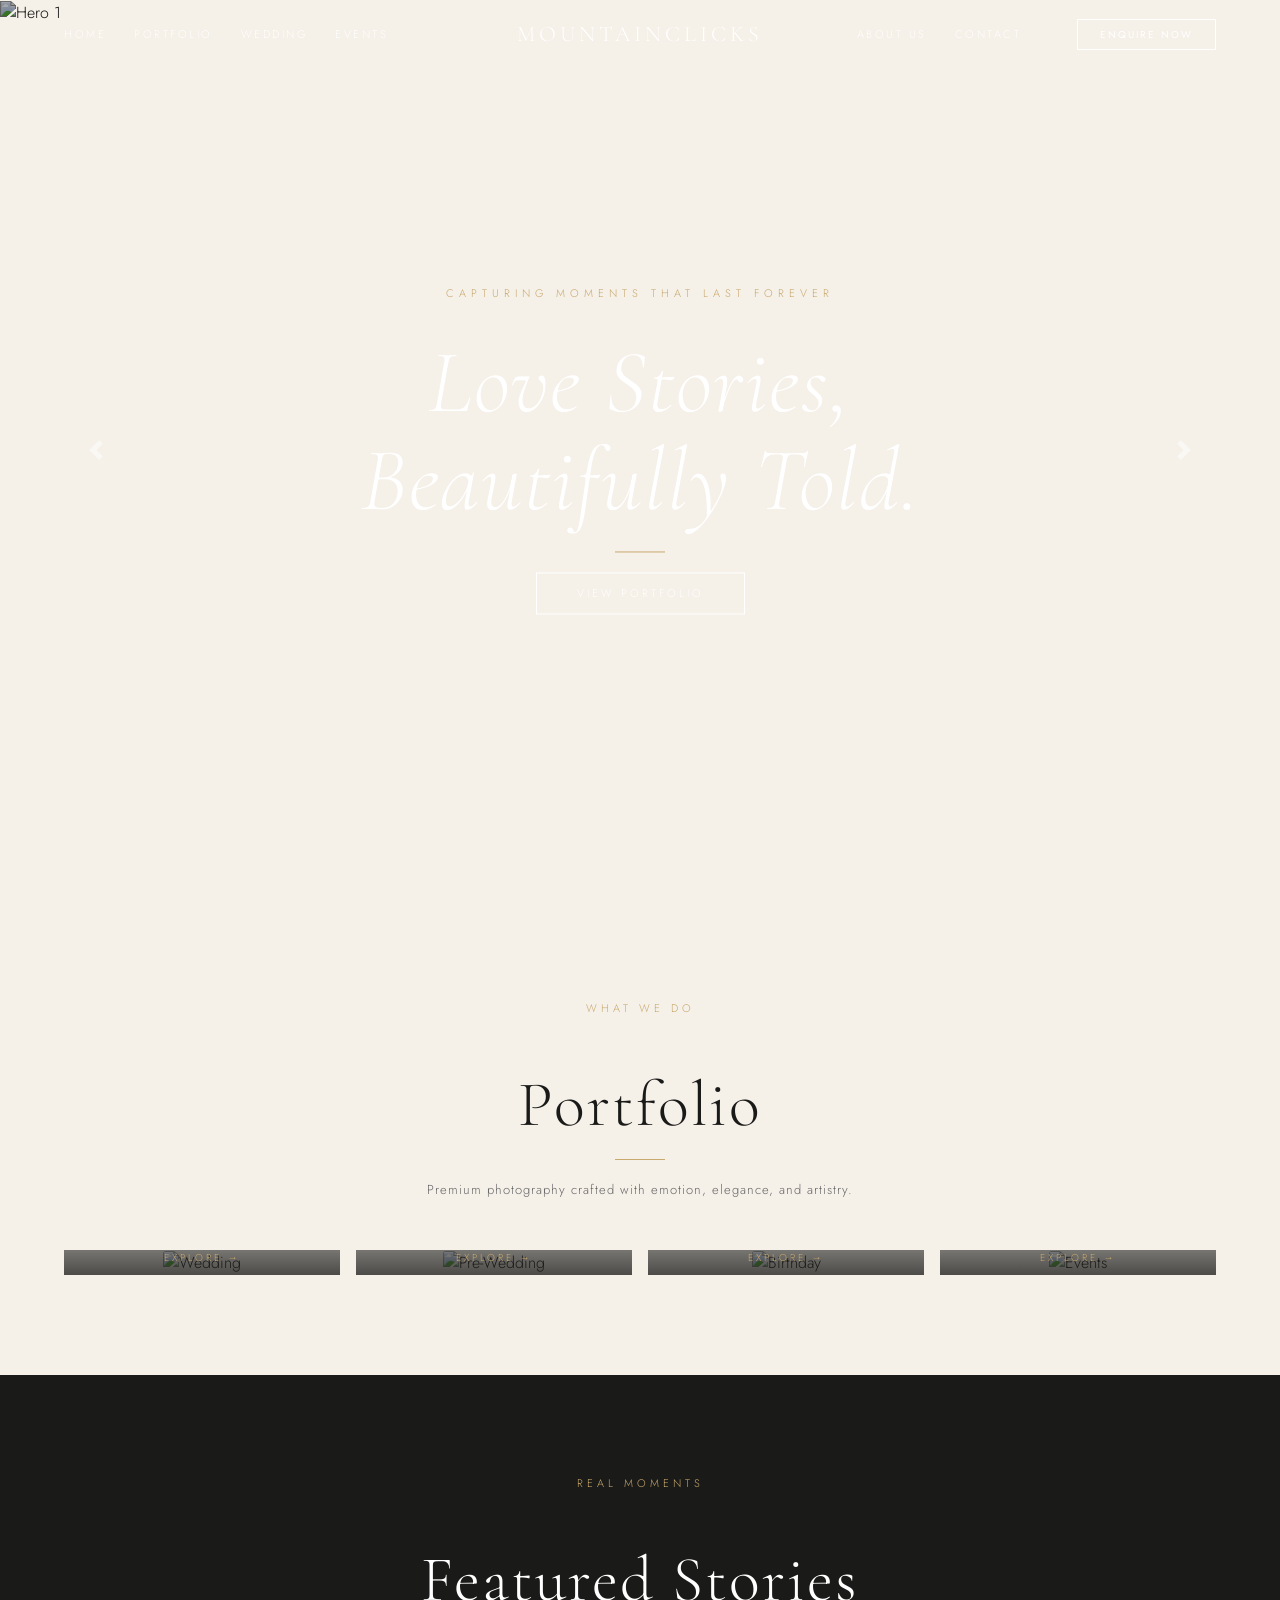
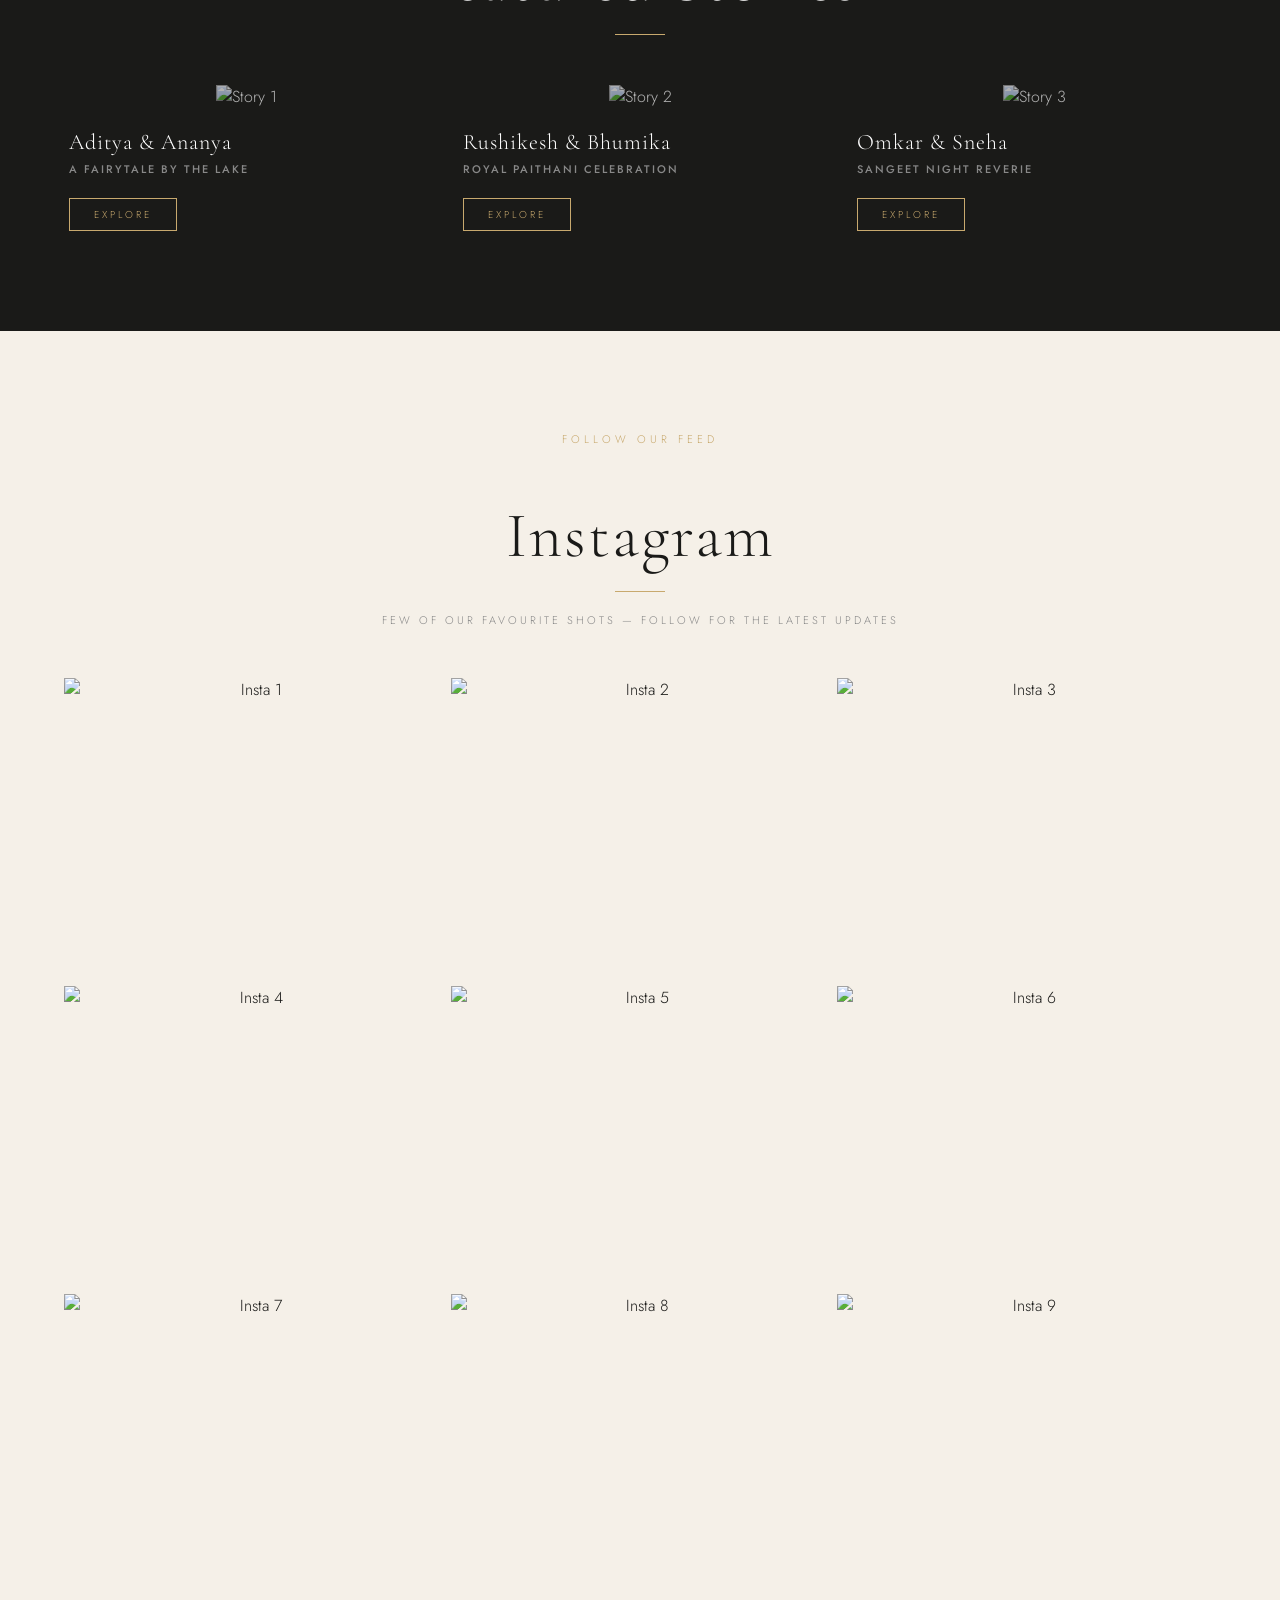
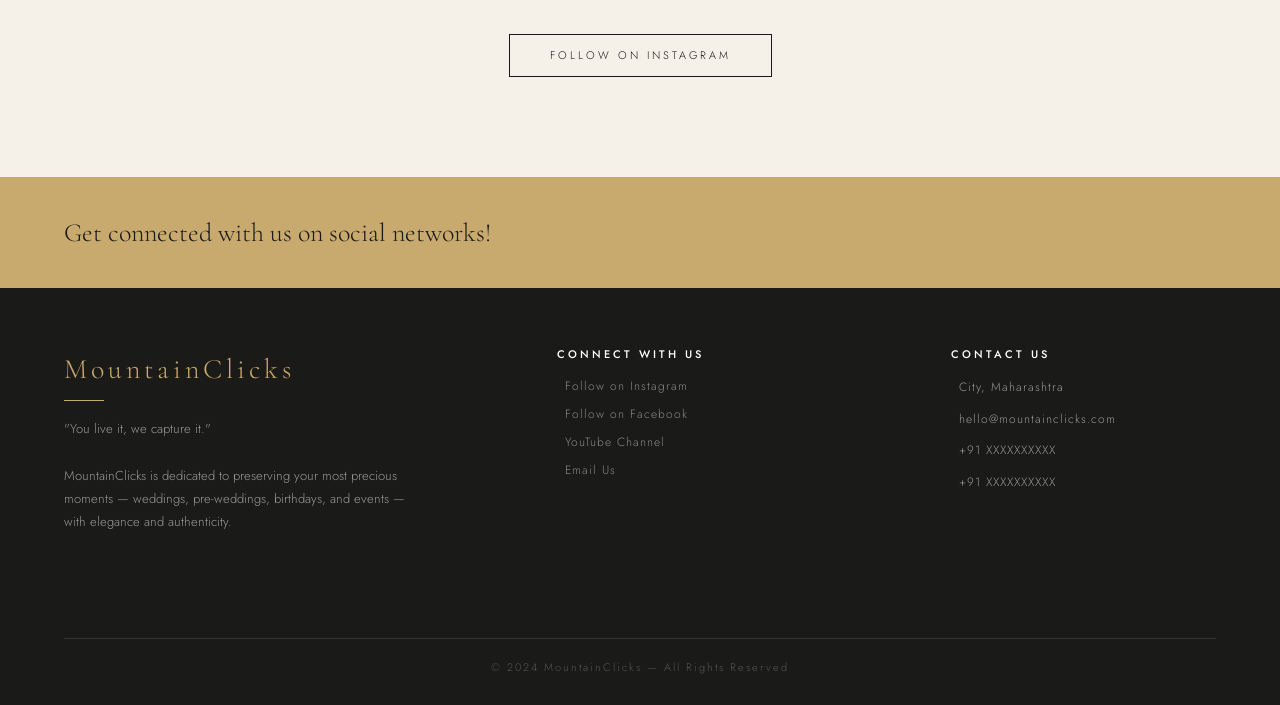
==== index.html @ c8587e2f "Initial commit - MountainClicks website" ====
<!DOCTYPE html>
<html lang="en">

<head>
    <meta charset="UTF-8">
    <meta http-equiv="X-UA-Compatible" content="IE=edge">
    <meta name="viewport" content="width=device-width, initial-scale=1.0">
    <title>MountainClicks Photography</title>
    <link rel="stylesheet" href="https://maxcdn.bootstrapcdn.com/bootstrap/4.0.0/css/bootstrap.min.css"
        integrity="sha384-Gn5384xqQ1aoWXA+058RXPxPg6fy4IWvTNh0E263XmFcJlSAwiGgFAW/dAiS6JXm" crossorigin="anonymous">
    <script src="https://use.fontawesome.com/db006bf474.js"></script>
    <link
        href="https://fonts.googleapis.com/css2?family=Cormorant+Garamond:ital,wght@0,300;0,400;1,300&family=Jost:wght@200;300;400&display=swap"
        rel="stylesheet">
    <style>
        :root {
            --dark: #1a1a18;
            --gold: #c8a96e;
            --light: #f5f0e8;
            --mid: #3d3d38;
        }

        * {
            margin: 0;
            padding: 0;
            box-sizing: border-box;
        }

        body {
            font-family: 'Jost', sans-serif;
            font-weight: 300;
            color: var(--dark);
            background: var(--light);
        }

        /* ---- SCROLLBAR ---- */
        ::-webkit-scrollbar {
            width: 6px;
        }

        ::-webkit-scrollbar-track {
            background: transparent;
        }

        ::-webkit-scrollbar-thumb {
            background: var(--gold);
        }

        /* ---- SIDENAV ---- */
        .sidenav {
            height: 100vh;
            width: 0;
            position: fixed;
            z-index: 9999;
            top: 0;
            left: 0;
            background: var(--dark);
            overflow-x: hidden;
            transition: 0.5s;
            padding-top: 80px;
            font-family: 'Jost', sans-serif;
            letter-spacing: 3px;
        }

        .sidenav a {
            padding: 12px 32px;
            text-decoration: none;
            color: #ccc;
            display: block;
            font-size: 13px;
            text-transform: uppercase;
            transition: 0.3s;
        }

        .sidenav a:hover {
            color: var(--gold);
        }

        .sidenav .closebtn {
            position: absolute;
            top: 15px;
            right: 25px;
            font-size: 32px;
            color: #ccc;
        }

        .sidenav .closebtn:hover {
            color: var(--gold);
        }

        /* ---- DESKTOP NAV ---- */
        #nav {
            position: fixed;
            top: 0;
            left: 0;
            right: 0;
            z-index: 999;
            padding: 18px 5%;
            display: flex;
            align-items: center;
            transition: 0.5s all;
        }

        .nav-left,
        .nav-right {
            display: flex;
            align-items: center;
            gap: 28px;
            flex: 1;
        }

        .nav-right {
            justify-content: flex-end;
        }

        .nav-center {
            text-align: center;
        }

        #nav a {
            font-size: 11px;
            letter-spacing: 2.5px;
            text-transform: uppercase;
            text-decoration: none;
            transition: 0.3s;
        }

        .classinitial {
            background: transparent;
        }

        .classinitial a {
            color: #fff;
        }

        .classinitial .brand-name {
            color: #fff;
        }

        .classfinal {
            background: var(--dark);
        }

        .classfinal a {
            color: #ccc;
        }

        .classfinal a:hover {
            color: var(--gold);
        }

        .classfinal .brand-name {
            color: var(--gold);
        }

        .classinitial a:hover {
            color: var(--gold);
        }

        .brand-name {
            font-family: 'Cormorant Garamond', serif;
            font-size: 22px;
            font-weight: 300;
            letter-spacing: 4px;
            text-transform: uppercase;
            white-space: nowrap;
        }

        .btn-enquire {
            border: 1px solid currentColor;
            padding: 7px 22px;
            font-size: 10px;
            letter-spacing: 2px;
            text-transform: uppercase;
            background: transparent;
            cursor: pointer;
            transition: 0.3s;
            font-family: 'Jost', sans-serif;
        }

        .classinitial .btn-enquire {
            color: #fff;
            border-color: #fff;
        }

        .classinitial .btn-enquire:hover {
            background: #fff;
            color: var(--dark);
        }

        .classfinal .btn-enquire {
            color: var(--gold);
            border-color: var(--gold);
        }

        .classfinal .btn-enquire:hover {
            background: var(--gold);
            color: var(--dark);
        }

        /* ---- MOBILE NAV ---- */
        #navMob {
            display: none;
            position: fixed;
            top: 0;
            left: 0;
            right: 0;
            z-index: 999;
            background: var(--dark);
            padding: 14px 5%;
            align-items: center;
        }

        #navMob a {
            color: #ccc;
            text-decoration: none;
        }

        #navMob .brand-name {
            color: var(--gold);
            font-size: 18px;
        }

        /* ---- HERO CAROUSEL ---- */
        .hero-carousel {
            position: relative;
            height: 100vh;
            overflow: hidden;
        }

        .hero-carousel .carousel,
        .hero-carousel .carousel-inner,
        .hero-carousel .carousel-item {
            height: 100%;
        }

        .hero-carousel .carousel-item img {
            width: 100%;
            height: 100vh;
            object-fit: cover;
            filter: brightness(0.65);
        }

        .hero-overlay {
            position: absolute;
            top: 50%;
            left: 50%;
            transform: translate(-50%, -50%);
            text-align: center;
            z-index: 10;
            color: #fff;
            width: 90%;
        }

        .hero-overlay .tagline {
            font-family: 'Cormorant Garamond', serif;
            font-size: clamp(42px, 7vw, 90px);
            font-weight: 300;
            font-style: italic;
            letter-spacing: 2px;
            line-height: 1.1;
            margin-bottom: 16px;
        }

        .hero-overlay .sub {
            font-size: 11px;
            letter-spacing: 5px;
            text-transform: uppercase;
            color: var(--gold);
            margin-bottom: 32px;
        }

        .hero-overlay .hero-btn {
            display: inline-block;
            border: 1px solid #fff;
            color: #fff;
            padding: 12px 40px;
            font-size: 11px;
            letter-spacing: 3px;
            text-transform: uppercase;
            text-decoration: none;
            transition: 0.3s;
        }

        .hero-overlay .hero-btn:hover {
            background: #fff;
            color: var(--dark);
        }

        /* placeholder images */
        .placeholder-img {
            background: linear-gradient(135deg, #c8a96e22, #1a1a1844);
            border: 1px dashed #c8a96e55;
            display: flex;
            align-items: center;
            justify-content: center;
            color: var(--gold);
            font-size: 12px;
            letter-spacing: 2px;
            text-transform: uppercase;
        }

        .hero-placeholder {
            width: 100%;
            height: 100vh;
        }

        /* ---- SECTION HEADINGS ---- */
        .section-title {
            font-family: 'Cormorant Garamond', serif;
            font-size: clamp(36px, 5vw, 64px);
            font-weight: 300;
            letter-spacing: 2px;
            margin-bottom: 8px;
        }

        .section-sub {
            font-size: 11px;
            letter-spacing: 4px;
            text-transform: uppercase;
            color: var(--gold);
            margin-bottom: 50px;
        }

        .gold-line {
            width: 50px;
            height: 1px;
            background: var(--gold);
            margin: 16px auto 20px;
        }

        /* ---- PORTFOLIO SECTION ---- */
        .portfolio-section {
            padding: 100px 5%;
            text-align: center;
            background: var(--light);
        }

        .portfolio-grid {
            display: grid;
            grid-template-columns: repeat(4, 1fr);
            gap: 16px;
            margin-top: 50px;
        }

        .portfolio-card {
            position: relative;
            overflow: hidden;
            cursor: pointer;
        }

        .portfolio-card .card-img {
            width: 100%;
            height: 380px;
            object-fit: cover;
            transition: 0.6s;
        }

        .portfolio-card .ph {
            width: 100%;
            height: 380px;
        }

        .portfolio-card:hover .card-img {
            transform: scale(1.05);
        }

        .portfolio-card .card-overlay {
            position: absolute;
            bottom: 0;
            left: 0;
            right: 0;
            background: linear-gradient(transparent, rgba(26, 26, 24, 0.85));
            padding: 30px 20px 20px;
            transform: translateY(10px);
            transition: 0.3s;
        }

        .portfolio-card:hover .card-overlay {
            transform: translateY(0);
        }

        .portfolio-card .card-title {
            color: #fff;
            font-family: 'Cormorant Garamond', serif;
            font-size: 20px;
            font-weight: 300;
            letter-spacing: 2px;
        }

        .portfolio-card .card-explore {
            color: var(--gold);
            font-size: 10px;
            letter-spacing: 3px;
            text-transform: uppercase;
        }

        /* ---- FEATURED STORIES ---- */
        .stories-section {
            padding: 100px 5%;
            background: var(--dark);
            color: #fff;
            text-align: center;
        }

        .stories-section .section-title {
            color: #fff;
        }

        .stories-section .section-sub {
            color: var(--gold);
        }

        .story-card {
            position: relative;
            overflow: hidden;
            margin-bottom: 20px;
        }

        .story-card .story-img {
            width: 100%;
            height: 450px;
            object-fit: cover;
            filter: brightness(0.7);
            transition: 0.6s;
        }

        .story-card .ph {
            width: 100%;
            height: 450px;
        }

        .story-card:hover .story-img {
            filter: brightness(0.5);
            transform: scale(1.03);
        }

        .story-info {
            margin-top: 20px;
            text-align: left;
            padding: 0 5px;
        }

        .story-info h4 {
            font-family: 'Cormorant Garamond', serif;
            font-size: 22px;
            font-weight: 300;
            color: #fff;
            letter-spacing: 1px;
        }

        .story-info h5 {
            font-size: 11px;
            color: #888;
            letter-spacing: 2px;
            text-transform: uppercase;
            margin-top: 4px;
        }

        .story-btn {
            display: inline-block;
            margin-top: 14px;
            border: 1px solid var(--gold);
            color: var(--gold);
            padding: 8px 24px;
            font-size: 10px;
            letter-spacing: 3px;
            text-transform: uppercase;
            text-decoration: none;
            transition: 0.3s;
        }

        .story-btn:hover {
            background: var(--gold);
            color: var(--dark);
            text-decoration: none;
        }

        /* ---- INSTAGRAM SECTION ---- */
        .instagram-section {
            padding: 100px 5%;
            background: var(--light);
            text-align: center;
        }

        .insta-grid {
            display: grid;
            grid-template-columns: repeat(3, 1fr);
            gap: 8px;
            margin-top: 50px;
        }

        .insta-item {
            overflow: hidden;
            position: relative;
        }

        .insta-item .insta-img {
            width: 100%;
            height: 300px;
            object-fit: cover;
            transition: 0.5s;
            display: block;
        }

        .insta-item .ph {
            width: 100%;
            height: 300px;
        }

        .insta-item:hover .insta-img {
            transform: scale(1.05);
            filter: brightness(0.8);
        }

        .insta-overlay {
            position: absolute;
            inset: 0;
            display: flex;
            align-items: center;
            justify-content: center;
            opacity: 0;
            transition: 0.3s;
            background: rgba(26, 26, 24, 0.4);
        }

        .insta-item:hover .insta-overlay {
            opacity: 1;
        }

        .insta-overlay i {
            color: #fff;
            font-size: 28px;
        }

        /* ---- BRANDS ---- */
        .brands-section {
            padding: 80px 5%;
            background: #fff;
            text-align: center;
        }

        .brands-grid {
            display: flex;
            flex-wrap: wrap;
            justify-content: center;
            gap: 30px;
            margin-top: 50px;
        }

        .brand-circle {
            width: 100px;
            height: 100px;
            border-radius: 50%;
            background: #fff;
            box-shadow: 0 2px 12px rgba(0, 0, 0, 0.15);
            display: flex;
            align-items: center;
            justify-content: center;
            overflow: hidden;
            transition: 0.3s;
        }

        .brand-circle:hover {
            box-shadow: none;
        }

        .brand-circle img {
            width: 80%;
        }

        .brand-ph {
            width: 100px;
            height: 100px;
            border-radius: 50%;
            background: #eee;
            display: flex;
            align-items: center;
            justify-content: center;
            font-size: 9px;
            color: #999;
            letter-spacing: 1px;
            text-transform: uppercase;
            box-shadow: 0 2px 12px rgba(0, 0, 0, 0.1);
        }

        /* ---- FOOTER BANNER ---- */
        .footer-banner {
            background: var(--gold);
            padding: 40px 5%;
            display: flex;
            align-items: center;
            justify-content: space-between;
            flex-wrap: wrap;
            gap: 20px;
        }

        .footer-banner h4 {
            font-family: 'Cormorant Garamond', serif;
            font-size: 26px;
            font-weight: 300;
            color: var(--dark);
            margin: 0;
        }

        .footer-banner .social-icons a {
            color: var(--dark);
            font-size: 20px;
            margin-left: 20px;
            transition: 0.3s;
        }

        .footer-banner .social-icons a:hover {
            opacity: 0.6;
        }

        /* ---- FOOTER BOTTOM ---- */
        .footer-bottom {
            background: var(--dark);
            color: #999;
            padding: 60px 5% 30px;
        }

        .footer-bottom .footer-brand {
            font-family: 'Cormorant Garamond', serif;
            font-size: 28px;
            color: var(--gold);
            letter-spacing: 4px;
            margin-bottom: 10px;
        }

        .footer-bottom p {
            font-size: 13px;
            line-height: 1.8;
        }

        .footer-bottom h6 {
            color: #fff;
            letter-spacing: 3px;
            font-size: 11px;
            text-transform: uppercase;
            margin-bottom: 16px;
        }

        .footer-bottom a {
            color: #888;
            text-decoration: none;
            transition: 0.3s;
        }

        .footer-bottom a:hover {
            color: var(--gold);
        }

        .footer-bottom .footer-link {
            display: block;
            font-size: 12px;
            letter-spacing: 1px;
            margin-bottom: 10px;
        }

        .footer-copyright {
            border-top: 1px solid #333;
            margin-top: 40px;
            padding-top: 20px;
            text-align: center;
            font-size: 11px;
            color: #555;
            letter-spacing: 2px;
        }

        /* ---- RESPONSIVE ---- */
        @media (max-width: 768px) {
            #nav {
                display: none !important;
            }

            #navMob {
                display: flex !important;
            }

            .portfolio-grid {
                grid-template-columns: 1fr 1fr;
                gap: 8px;
            }

            .portfolio-card .card-img,
            .portfolio-card .ph {
                height: 220px;
            }

            .insta-grid {
                grid-template-columns: 1fr 1fr;
            }

            .insta-item .insta-img,
            .insta-item .ph {
                height: 200px;
            }

            .hero-placeholder {
                height: 100vh;
            }

            .footer-banner {
                flex-direction: column;
                text-align: center;
            }

            .footer-banner .social-icons a {
                margin: 0 10px;
            }
        }

        @media (max-width: 480px) {
            .portfolio-grid {
                grid-template-columns: 1fr;
            }

            .insta-grid {
                grid-template-columns: 1fr;
            }
        }
    </style>
</head>

<body>

    <!-- SIDENAV -->
    <div id="mySidenav" class="sidenav">
        <a href="javascript:void(0)" class="closebtn" onclick="closeNav()">&times;</a>
        <a href="index.html"><i class="fa fa-home mr-2"></i> Home</a>
        <a href="portfolio.html"><i class="fa fa-photo mr-2"></i> Portfolio</a>
        <a href="wedding.html"><i class="fa fa-heart mr-2"></i> Wedding</a>
        <a href="events.html"><i class="fa fa-calendar mr-2"></i> Events</a>
        <a href="contact.html"><i class="fa fa-phone mr-2"></i> Contact</a>
        <a href="about.html"><i class="fa fa-info-circle mr-2"></i> About</a>
        <a href="https://www.instagram.com/" target="_blank"><i class="fa fa-instagram mr-2"></i> Instagram</a>
    </div>

    <!-- DESKTOP NAV -->
    <div id="nav" class="classinitial">
        <div class="nav-left">
            <a href="index.html">Home</a>
            <a href="portfolio.html">Portfolio</a>
            <a href="wedding.html">Wedding</a>
            <a href="events.html">Events</a>
        </div>
        <div class="nav-center">
            <span class="brand-name">MountainClicks</span>
        </div>
        <div class="nav-right">
            <a href="about.html">About Us</a>
            <a href="contact.html">Contact</a>
            <a href="https://www.instagram.com/" target="_blank">
                <i class="fa fa-instagram" style="font-size:16px;"></i>
            </a>
            <button class="btn-enquire" onclick="window.location='contact.html'">Enquire Now</button>
        </div>
    </div>

    <!-- MOBILE NAV -->
    <div id="navMob">
        <div style="flex:1;">
            <a onclick="openNav()" style="font-size:22px;"><i class="fa fa-bars"></i></a>
        </div>
        <div style="flex:2; text-align:center;">
            <span class="brand-name">MountainClicks</span>
        </div>
        <div style="flex:1; text-align:right; display:flex; justify-content:flex-end; gap:14px;">
            <a href="tel:+91XXXXXXXXXX"><i class="fa fa-phone" style="font-size:18px;"></i></a>
            <a href="https://www.instagram.com/" target="_blank"><i class="fa fa-instagram"
                    style="font-size:18px;"></i></a>
        </div>
    </div>

    <!-- HERO CAROUSEL -->
    <div class="hero-carousel">
        <div id="heroCarousel" class="carousel slide" data-ride="carousel">
            <div class="carousel-inner">
                <div class="carousel-item active">
                    <img src="./public/final/optimized/hero1.jpg"
                        style="width:100%; height:100vh; object-fit:cover; filter:brightness(0.65);" alt="Hero 1">
                </div>
                <div class="carousel-item">
                    <img src="./public/final/optimized/hero2.jpg"
                        style="width:100%; height:100vh; object-fit:cover; filter:brightness(0.65);" alt="Hero 2">
                </div>
                <div class="carousel-item">
                    <img src="./public/final/optimized/hero3.jpg"
                        style="width:100%; height:100vh; object-fit:cover; filter:brightness(0.65);" alt="Hero 3">
                </div>
                <div class="carousel-item">
                    <img src="./public/final/optimized/hero4.jpg"
                        style="width:100%; height:100vh; object-fit:cover; filter:brightness(0.65);" alt="Hero 4">
                </div>
                <div class="carousel-item">
                    <img src="./public/final/optimized/hero5.jpg"
                        style="width:100%; height:100vh; object-fit:cover; filter:brightness(0.65);" alt="Hero 5">
                </div>
                <div class="carousel-item">
                    <img src="./public/final/optimized/hero6.jpg"
                        style="width:100%; height:100vh; object-fit:cover; filter:brightness(0.65);" alt="Hero 6">
                </div>
            </div>
            <a class="carousel-control-prev" href="#heroCarousel" role="button" data-slide="prev">
                <span class="carousel-control-prev-icon"></span>
            </a>
            <a class="carousel-control-next" href="#heroCarousel" role="button" data-slide="next">
                <span class="carousel-control-next-icon"></span>
            </a>
        </div>
        <div class="hero-overlay">
            <p class="sub">Capturing moments that last forever</p>
            <h1 class="tagline">Love Stories,<br>Beautifully Told.</h1>
            <div style="width:50px; height:1px; background:var(--gold); margin:20px auto;"></div>
            <a href="portfolio.html" class="hero-btn">View Portfolio</a>
        </div>
    </div>

    <!-- PORTFOLIO SECTION -->
    <div class="portfolio-section">
        <p class="section-sub">What We Do</p>
        <h2 class="section-title">Portfolio</h2>
        <div class="gold-line"></div>
        <p style="font-size:13px; letter-spacing:1px; color:#666; max-width:500px; margin:0 auto;">
            Premium photography crafted with emotion, elegance, and artistry.
        </p>

        <div class="portfolio-grid">
            <div class="portfolio-card">
                <img src="./public/final/optimized/wedding1.jpg" class="card-img"
                    style="width:100%; height:100%; object-fit:cover;" alt="Wedding">
                <div class="card-overlay">
                    <div class="card-title">Wedding</div>
                    <div class="card-explore">Explore →</div>
                </div>
            </div>
            <div class="portfolio-card">
                <img src="./public/final/optimized/prewedding1.jpg" class="card-img"
                    style="width:100%; height:100%; object-fit:cover;" alt="Pre-Wedding">
                <div class="card-overlay">
                    <div class="card-title">Pre-Wedding</div>
                    <div class="card-explore">Explore →</div>
                </div>
            </div>
            <div class="portfolio-card">
                <img src="./public/final/optimized/gallery1.jpg" class="card-img"
                    style="width:100%; height:100%; object-fit:cover;" alt="Birthday">
                <div class="card-overlay">
                    <div class="card-title">Birthday</div>
                    <div class="card-explore">Explore →</div>
                </div>
            </div>
            <div class="portfolio-card">
                <img src="./public/final/optimized/gallery2.jpg" class="card-img"
                    style="width:100%; height:100%; object-fit:cover;" alt="Events">
                <div class="card-overlay">
                    <div class="card-title">Events</div>
                    <div class="card-explore">Explore →</div>
                </div>
            </div>
        </div>
    </div>

    <!-- FEATURED STORIES -->
    <div class="stories-section">
        <p class="section-sub">Real Moments</p>
        <h2 class="section-title">Featured Stories</h2>
        <div class="gold-line"></div>

        <div class="row mt-5">
            <div class="col-md-4">
                <div class="story-card">
                    <img src="./public/final/optimized/story1.jpg" class="story-img"
                        style="width:100%; height:450px; object-fit:cover;" alt="Story 1">
                </div>
                <div class="story-info">
                    <h4>Aditya &amp; Ananya</h4>
                    <h5>A Fairytale by the Lake</h5>
                    <a href="wedding.html" class="story-btn">Explore</a>
                </div>
            </div>
            <div class="col-md-4">
                <div class="story-card">
                    <img src="./public/final/optimized/story2.jpg" class="story-img"
                        style="width:100%; height:450px; object-fit:cover;" alt="Story 2">
                </div>
                <div class="story-info">
                    <h4>Rushikesh &amp; Bhumika</h4>
                    <h5>Royal Paithani Celebration</h5>
                    <a href="wedding.html" class="story-btn">Explore</a>
                </div>
            </div>
            <div class="col-md-4">
                <div class="story-card">
                    <img src="./public/final/optimized/story3.jpg" class="story-img"
                        style="width:100%; height:450px; object-fit:cover;" alt="Story 3">
                </div>
                <div class="story-info">
                    <h4>Omkar &amp; Sneha</h4>
                    <h5>Sangeet Night Reverie</h5>
                    <a href="wedding.html" class="story-btn">Explore</a>
                </div>
            </div>
        </div>
    </div>

    <!-- INSTAGRAM SECTION -->
    <div class="instagram-section">
        <p class="section-sub">Follow Our Feed</p>
        <h2 class="section-title">Instagram</h2>
        <div class="gold-line"></div>
        <p style="font-size:11px; letter-spacing:3px; text-transform:uppercase; color:#888; margin-bottom:0;">
            Few of our favourite shots — follow for the latest updates
        </p>
        <div class="insta-grid">
            <div class="insta-item">
                <img src="./public/final/optimized/insta1.jpg" class="insta-img"
                    style="width:100%; height:300px; object-fit:cover;" alt="Insta 1">
                <div class="insta-overlay"><i class="fa fa-instagram"></i></div>
            </div>
            <div class="insta-item">
                <img src="./public/final/optimized/insta2.jpg" class="insta-img"
                    style="width:100%; height:300px; object-fit:cover;" alt="Insta 2">
                <div class="insta-overlay"><i class="fa fa-instagram"></i></div>
            </div>
            <div class="insta-item">
                <img src="./public/final/optimized/insta3.jpg" class="insta-img"
                    style="width:100%; height:300px; object-fit:cover;" alt="Insta 3">
                <div class="insta-overlay"><i class="fa fa-instagram"></i></div>
            </div>
            <div class="insta-item">
                <img src="./public/final/optimized/insta4.jpg" class="insta-img"
                    style="width:100%; height:300px; object-fit:cover;" alt="Insta 4">
                <div class="insta-overlay"><i class="fa fa-instagram"></i></div>
            </div>
            <div class="insta-item">
                <img src="./public/final/optimized/insta5.jpg" class="insta-img"
                    style="width:100%; height:300px; object-fit:cover;" alt="Insta 5">
                <div class="insta-overlay"><i class="fa fa-instagram"></i></div>
            </div>
            <div class="insta-item">
                <img src="./public/final/optimized/insta6.jpg" class="insta-img"
                    style="width:100%; height:300px; object-fit:cover;" alt="Insta 6">
                <div class="insta-overlay"><i class="fa fa-instagram"></i></div>
            </div>
            <div class="insta-item">
                <img src="./public/final/optimized/insta7.jpg" class="insta-img"
                    style="width:100%; height:300px; object-fit:cover;" alt="Insta 7">
                <div class="insta-overlay"><i class="fa fa-instagram"></i></div>
            </div>
            <div class="insta-item">
                <img src="./public/final/optimized/insta8.jpg" class="insta-img"
                    style="width:100%; height:300px; object-fit:cover;" alt="Insta 8">
                <div class="insta-overlay"><i class="fa fa-instagram"></i></div>
            </div>
            <div class="insta-item">
                <img src="./public/final/optimized/insta9.jpg" class="insta-img"
                    style="width:100%; height:300px; object-fit:cover;" alt="Insta 9">
                <div class="insta-overlay"><i class="fa fa-instagram"></i></div>
            </div>
        </div>
        <div style="margin-top:40px;">
            <a href="https://www.instagram.com/" target="_blank"
                style="display:inline-block; border:1px solid var(--dark); color:var(--dark); padding:12px 40px; font-size:11px; letter-spacing:3px; text-transform:uppercase; text-decoration:none; transition:0.3s;"
                onmouseover="this.style.background='var(--dark)'; this.style.color='#fff'"
                onmouseout="this.style.background='transparent'; this.style.color='var(--dark)'">
                Follow on Instagram
            </a>
        </div>
    </div>

    <!-- BRANDS WE WORKED WITH
<div class="brands-section">
    <p class="section-sub">Trusted By</p>
    <h2 class="section-title">Brands We've Worked With</h2>
    <div class="gold-line"></div>
    <div class="brands-grid">
        <div class="brand-ph">Brand 1</div>
        <div class="brand-ph">Brand 2</div>
        <div class="brand-ph">Brand 3</div>
        <div class="brand-ph">Brand 4</div>
        <div class="brand-ph">Brand 5</div>
        <div class="brand-ph">Brand 6</div>
    </div>
</div> -->

    <!-- FOOTER BANNER -->
    <div class="footer-banner">
        <h4>Get connected with us on social networks!</h4>
        <div class="social-icons">
            <a href="https://www.instagram.com/" target="_blank"><i class="fa fa-instagram"></i></a>
            <a href="https://www.facebook.com/" target="_blank"><i class="fa fa-facebook"></i></a>
            <a href="https://api.whatsapp.com/send?phone=+91XXXXXXXXXX" target="_blank"><i
                    class="fa fa-whatsapp"></i></a>
        </div>
    </div>

    <!-- FOOTER BOTTOM -->
    <div class="footer-bottom">
        <div class="row">
            <div class="col-md-4 mb-5">
                <div class="footer-brand">MountainClicks</div>
                <div style="width:40px; height:1px; background:var(--gold); margin-bottom:16px;"></div>
                <p>
                    "You live it, we capture it."<br><br>
                    MountainClicks is dedicated to preserving your most precious moments — weddings, pre-weddings,
                    birthdays, and events — with elegance and authenticity.
                </p>
            </div>
            <div class="col-md-1"></div>
            <div class="col-md-3 mb-5">
                <h6>Connect With Us</h6>
                <a class="footer-link" href="https://www.instagram.com/" target="_blank">
                    <i class="fa fa-instagram mr-2"></i> Follow on Instagram
                </a>
                <a class="footer-link" href="https://www.facebook.com/" target="_blank">
                    <i class="fa fa-facebook mr-2"></i> Follow on Facebook
                </a>
                <a class="footer-link" href="https://www.youtube.com/" target="_blank">
                    <i class="fa fa-youtube mr-2"></i> YouTube Channel
                </a>
                <a class="footer-link" href="mailto:hello@mountainclicks.com">
                    <i class="fa fa-envelope mr-2"></i> Email Us
                </a>
            </div>
            <div class="col-md-1"></div>
            <div class="col-md-3 mb-5">
                <h6>Contact Us</h6>
                <p class="footer-link"><i class="fa fa-map-marker mr-2"></i> City, Maharashtra</p>
                <p class="footer-link"><i class="fa fa-envelope mr-2"></i> hello@mountainclicks.com</p>
                <p class="footer-link"><i class="fa fa-phone mr-2"></i> +91 XXXXXXXXXX</p>
                <p class="footer-link"><i class="fa fa-phone mr-2"></i> +91 XXXXXXXXXX</p>
            </div>
        </div>
        <div class="footer-copyright">
            © 2024 MountainClicks — All Rights Reserved
        </div>
    </div>

    <!-- SCRIPTS -->
    <script src="https://ajax.googleapis.com/ajax/libs/jquery/3.3.1/jquery.min.js"></script>
    <script src="https://code.jquery.com/jquery-3.2.1.slim.min.js"
        integrity="sha384-KJ3o2DKtIkvYIK3UENzmM7KCkRr/rE9/Qpg6aAZGJwFDMVNA/GpGFF93hXpG5KkN"
        crossorigin="anonymous"></script>
    <script src="https://cdnjs.cloudflare.com/ajax/libs/popper.js/1.12.9/umd/popper.min.js"
        integrity="sha384-ApNbgh9B+Y1QKtv3Rn7W3mgPxhU9K/ScQsAP7hUibX39j7fakFPskvXusvfa0b4Q"
        crossorigin="anonymous"></script>
    <script src="https://maxcdn.bootstrapcdn.com/bootstrap/4.0.0/js/bootstrap.min.js"
        integrity="sha384-JZR6Spejh4U02d8jOt6vLEHfe/JQGiRRSQQxSfFWpi1MquVdAyjUar5+76PVCmYl"
        crossorigin="anonymous"></script>

    <script>
        function openNav() {
            document.getElementById("mySidenav").style.width = "100%";
        }
        function closeNav() {
            document.getElementById("mySidenav").style.width = "0";
        }

        // Navbar scroll effect
        $(window).scroll(function () {
            var scroll = $(window).scrollTop();
            if (scroll >= 100) {
                $("#nav").removeClass('classinitial').addClass("classfinal");
            } else {
                $("#nav").removeClass("classfinal").addClass('classinitial');
            }
        });
    </script>

</body>

</html>
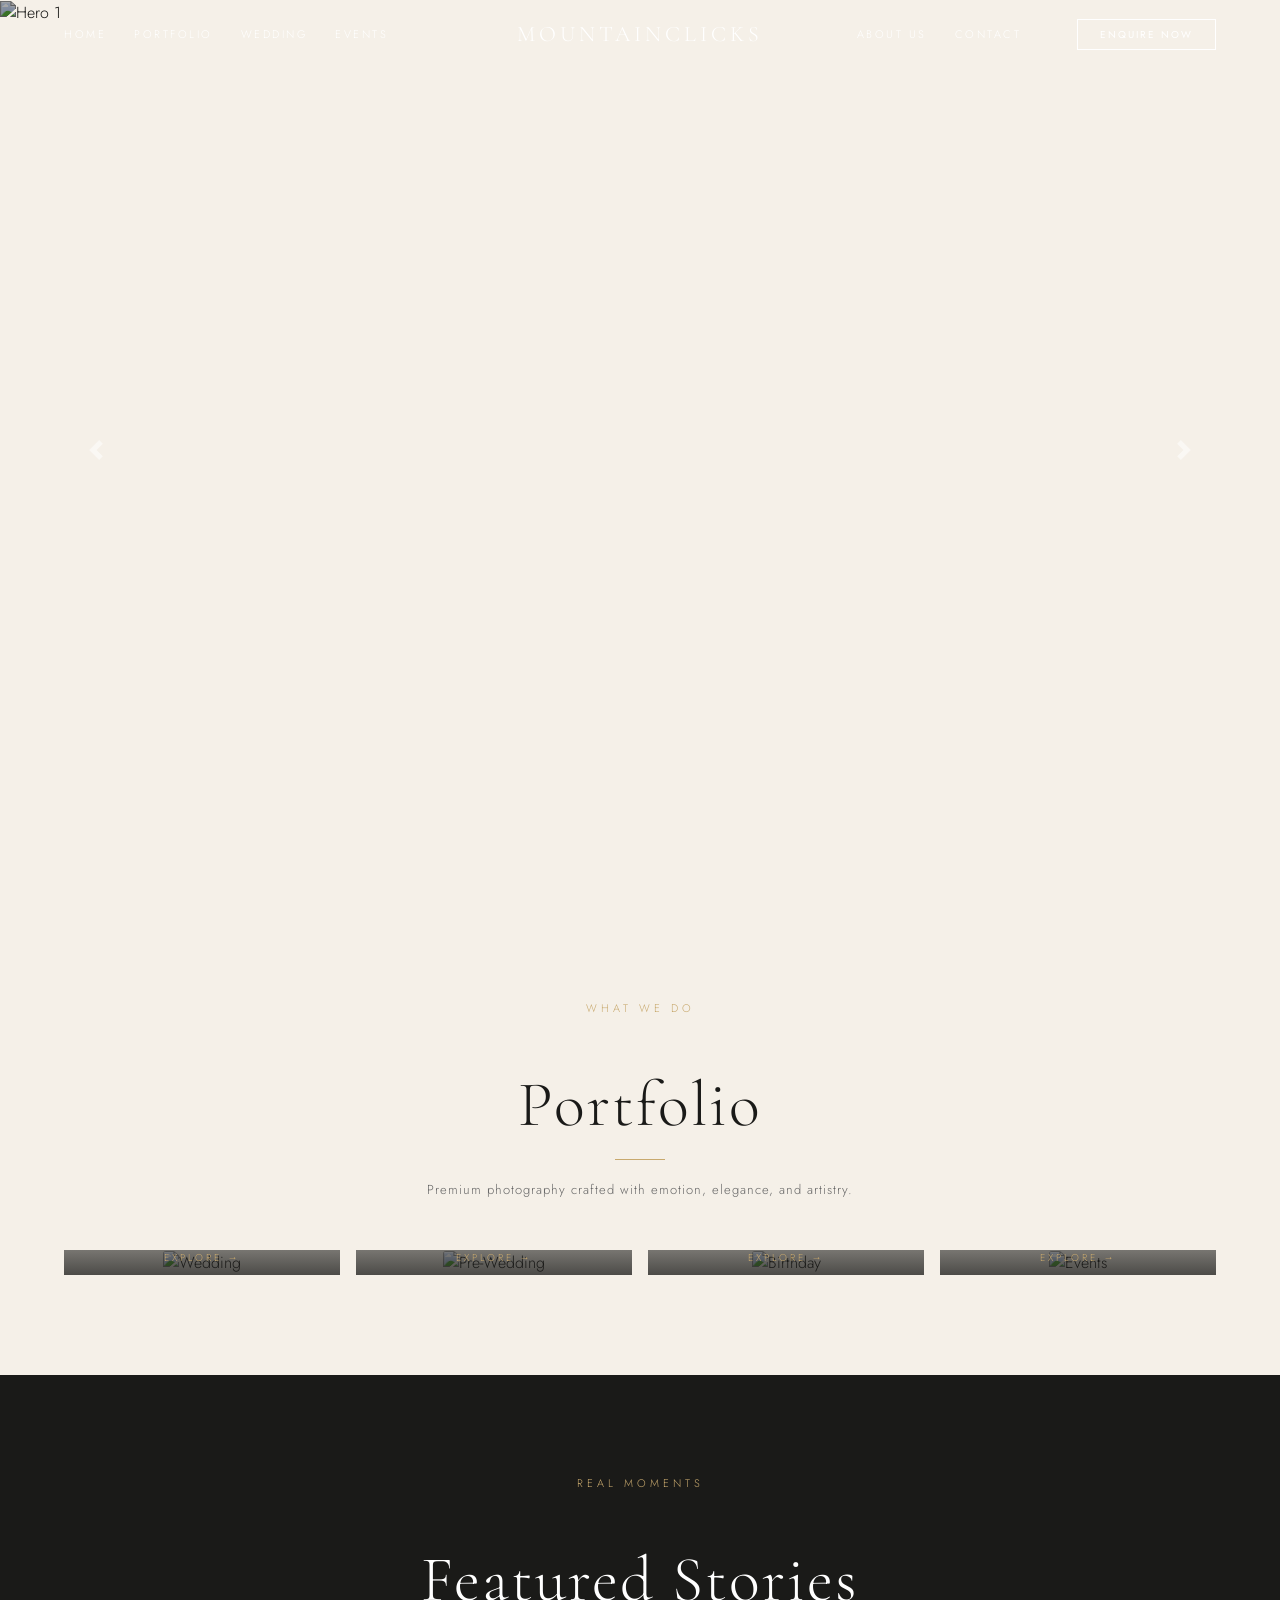
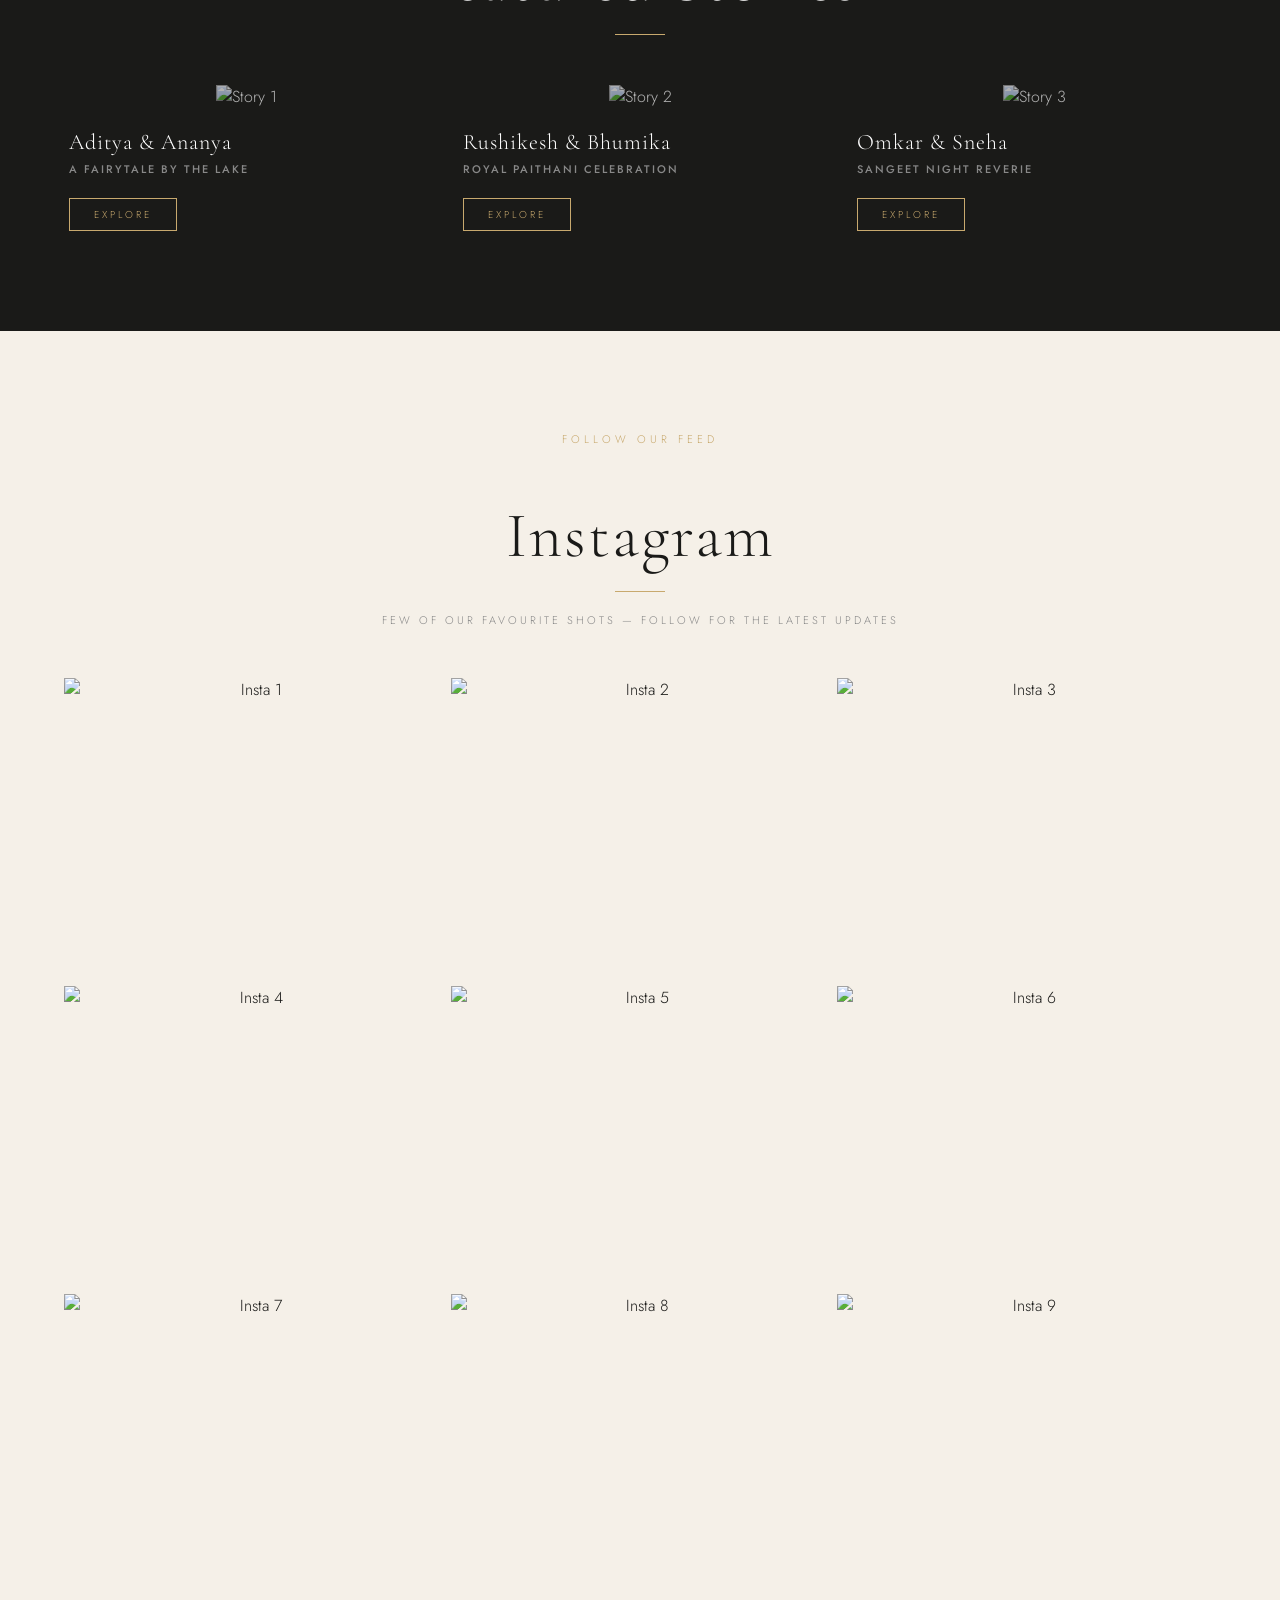
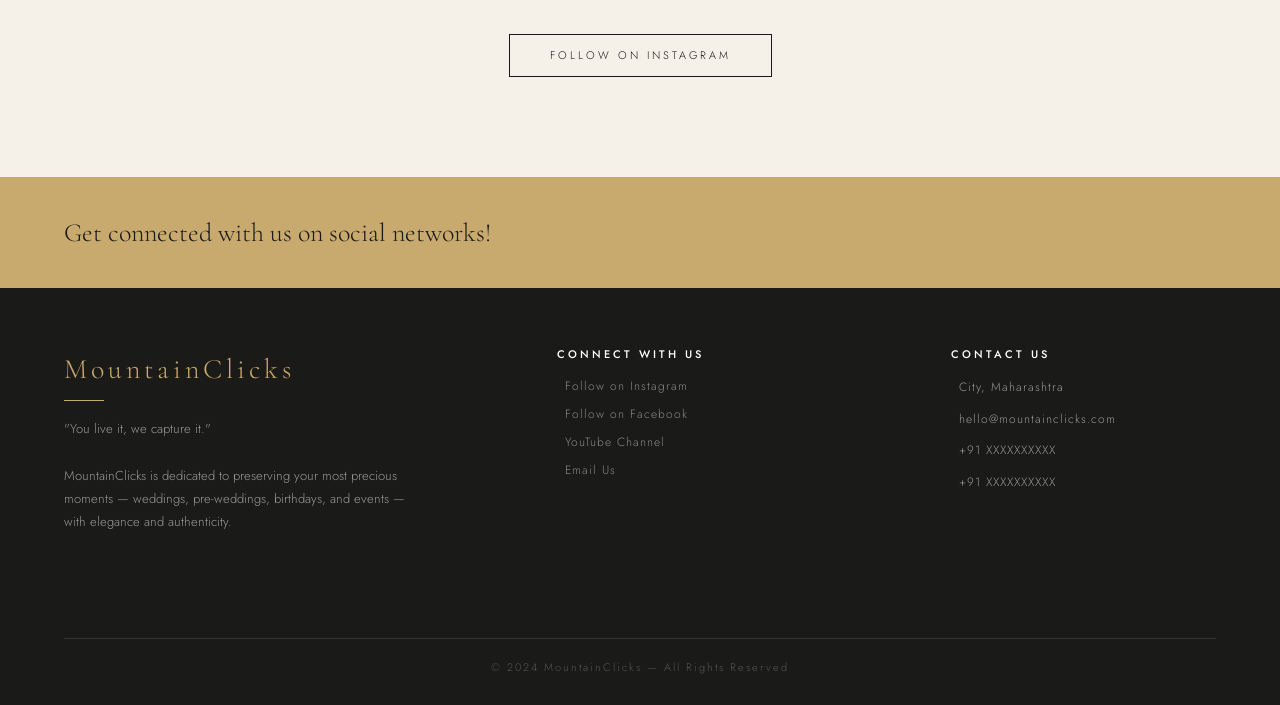
==== commit b2ab2b41: "Update homepage portfolio section" ====
--- a/index.html
+++ b/index.html
@@ -810,12 +810,12 @@
                 <span class="carousel-control-next-icon"></span>
             </a>
         </div>
-        <div class="hero-overlay">
+        <!-- <div class="hero-overlay">
             <p class="sub">Capturing moments that last forever</p>
             <h1 class="tagline">Love Stories,<br>Beautifully Told.</h1>
             <div style="width:50px; height:1px; background:var(--gold); margin:20px auto;"></div>
             <a href="portfolio.html" class="hero-btn">View Portfolio</a>
-        </div>
+        </div> -->
     </div>
 
     <!-- PORTFOLIO SECTION -->
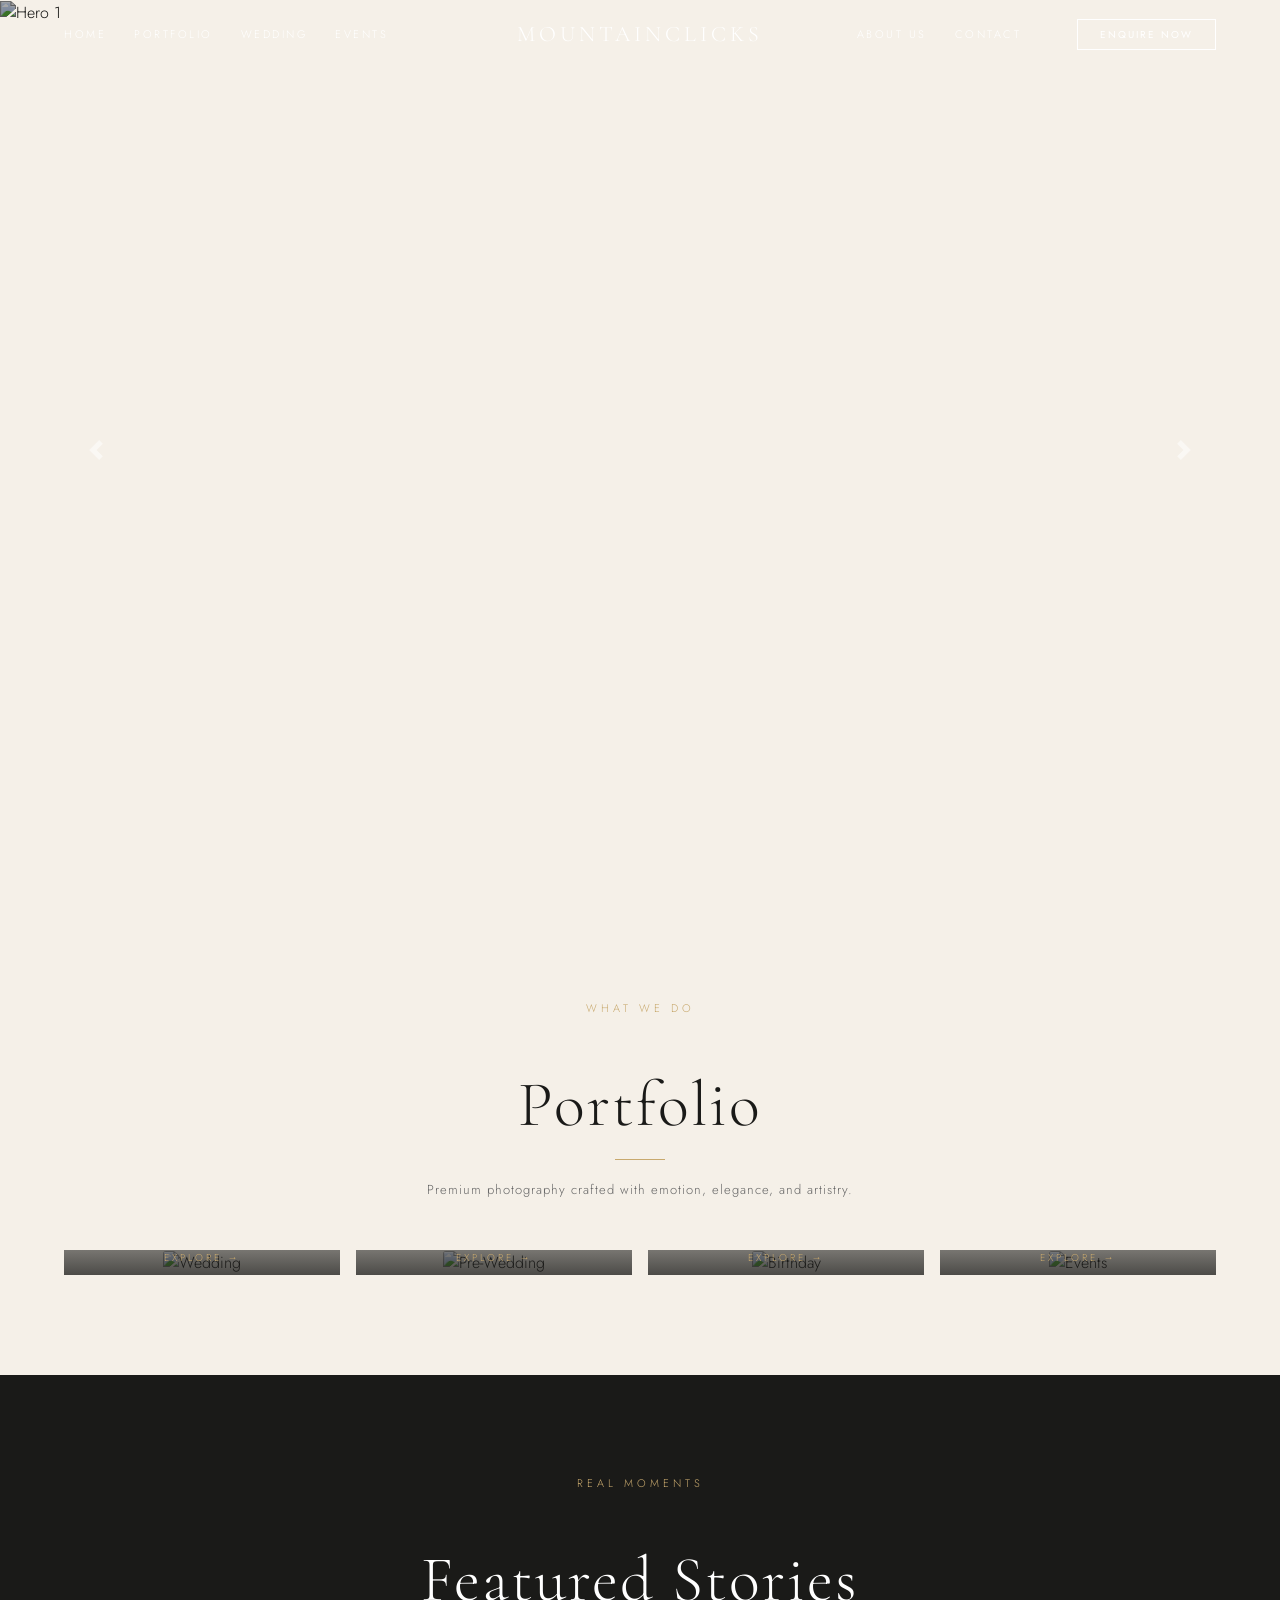
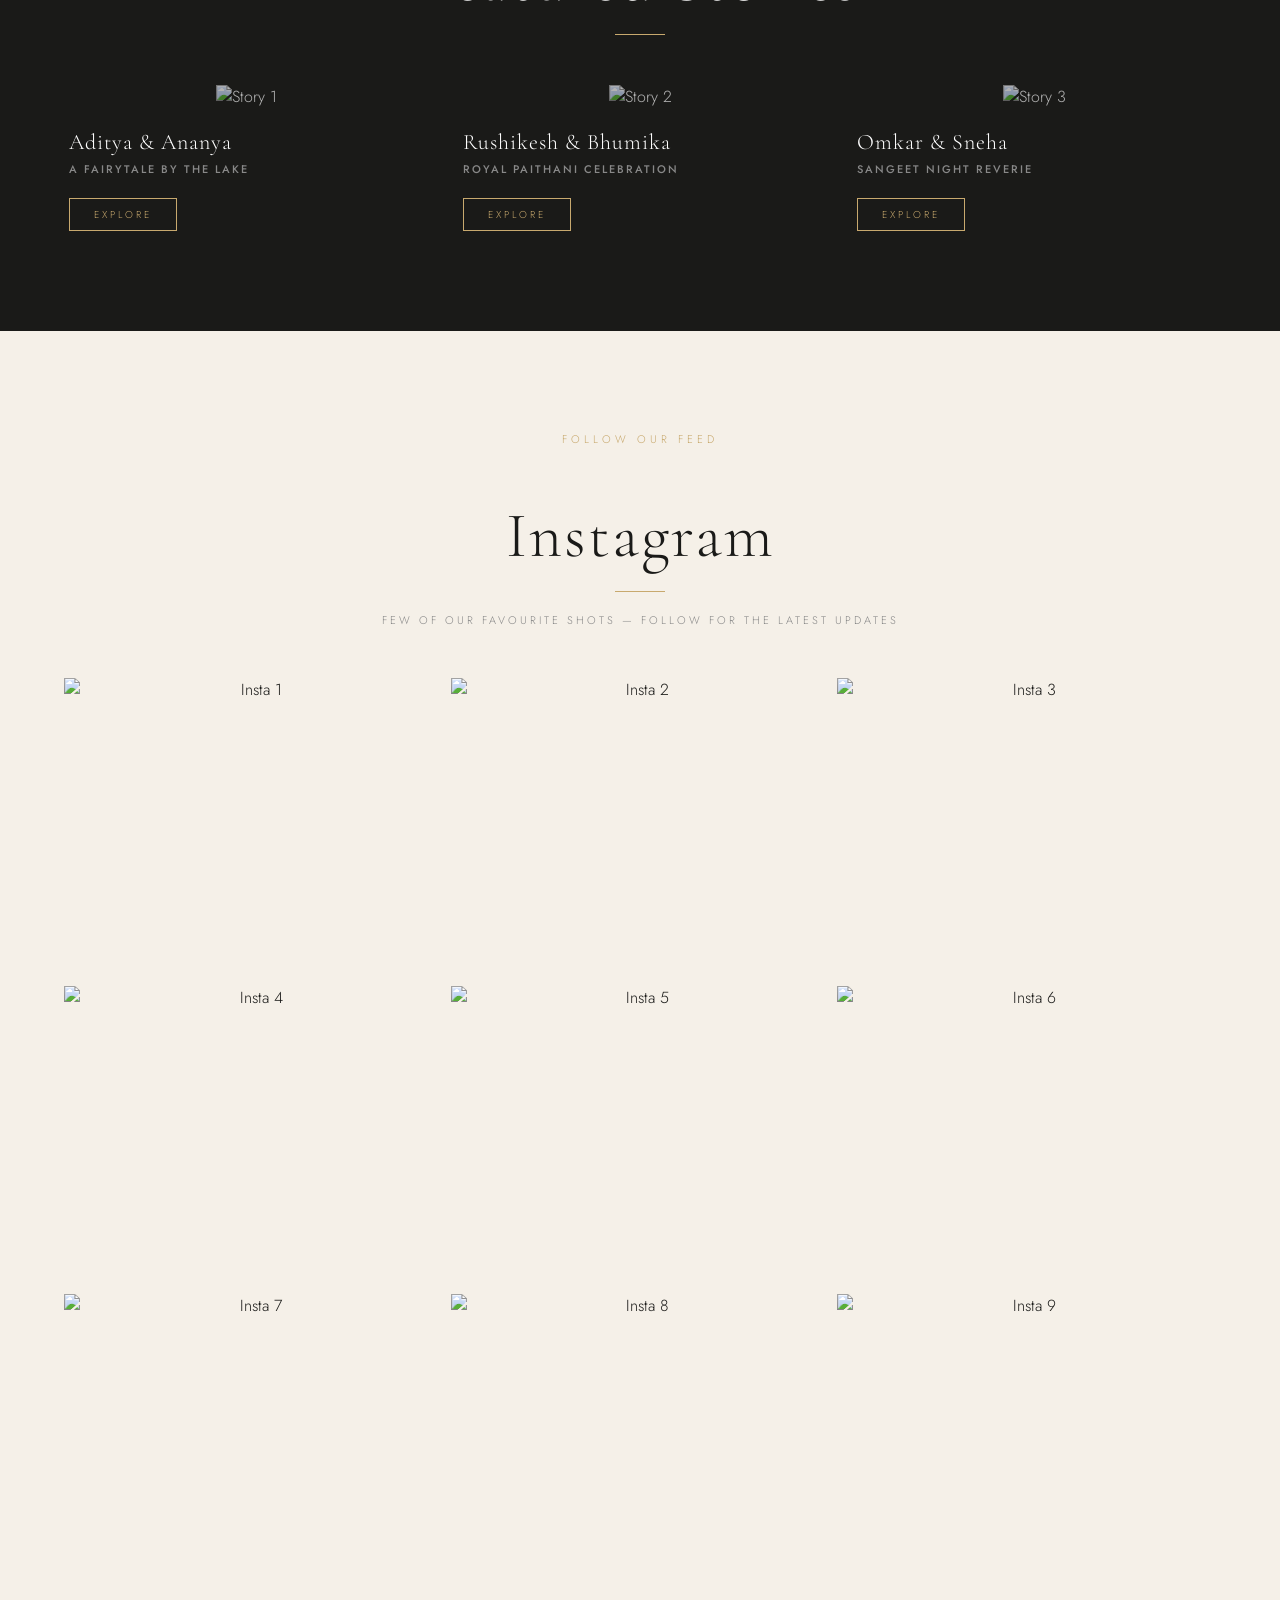
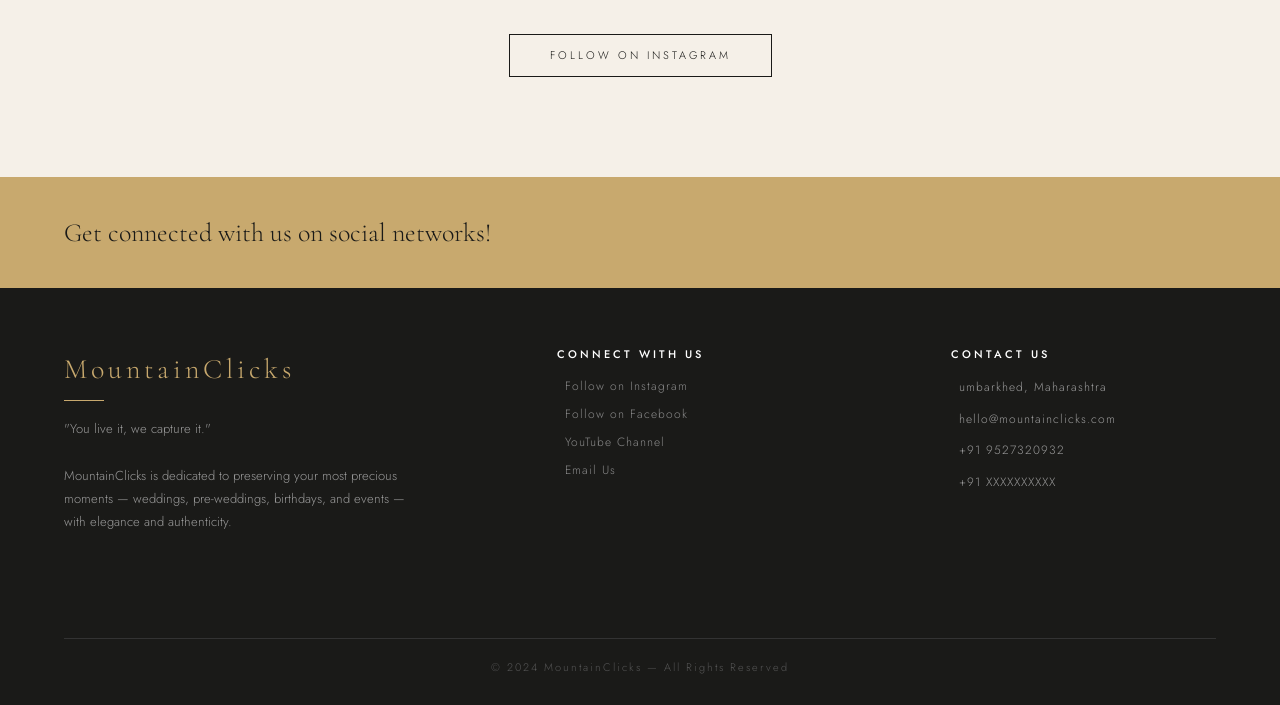
==== commit ff1869f9: "Update homepage portfolio section" ====
--- a/index.html
+++ b/index.html
@@ -971,21 +971,6 @@
         </div>
     </div>
 
-    <!-- BRANDS WE WORKED WITH
-<div class="brands-section">
-    <p class="section-sub">Trusted By</p>
-    <h2 class="section-title">Brands We've Worked With</h2>
-    <div class="gold-line"></div>
-    <div class="brands-grid">
-        <div class="brand-ph">Brand 1</div>
-        <div class="brand-ph">Brand 2</div>
-        <div class="brand-ph">Brand 3</div>
-        <div class="brand-ph">Brand 4</div>
-        <div class="brand-ph">Brand 5</div>
-        <div class="brand-ph">Brand 6</div>
-    </div>
-</div> -->
-
     <!-- FOOTER BANNER -->
     <div class="footer-banner">
         <h4>Get connected with us on social networks!</h4>
@@ -1028,9 +1013,9 @@
             <div class="col-md-1"></div>
             <div class="col-md-3 mb-5">
                 <h6>Contact Us</h6>
-                <p class="footer-link"><i class="fa fa-map-marker mr-2"></i> City, Maharashtra</p>
+                <p class="footer-link"><i class="fa fa-map-marker mr-2"></i> umbarkhed, Maharashtra</p>
                 <p class="footer-link"><i class="fa fa-envelope mr-2"></i> hello@mountainclicks.com</p>
-                <p class="footer-link"><i class="fa fa-phone mr-2"></i> +91 XXXXXXXXXX</p>
+                <p class="footer-link"><i class="fa fa-phone mr-2"></i> +91 9527320932</p>
                 <p class="footer-link"><i class="fa fa-phone mr-2"></i> +91 XXXXXXXXXX</p>
             </div>
         </div>
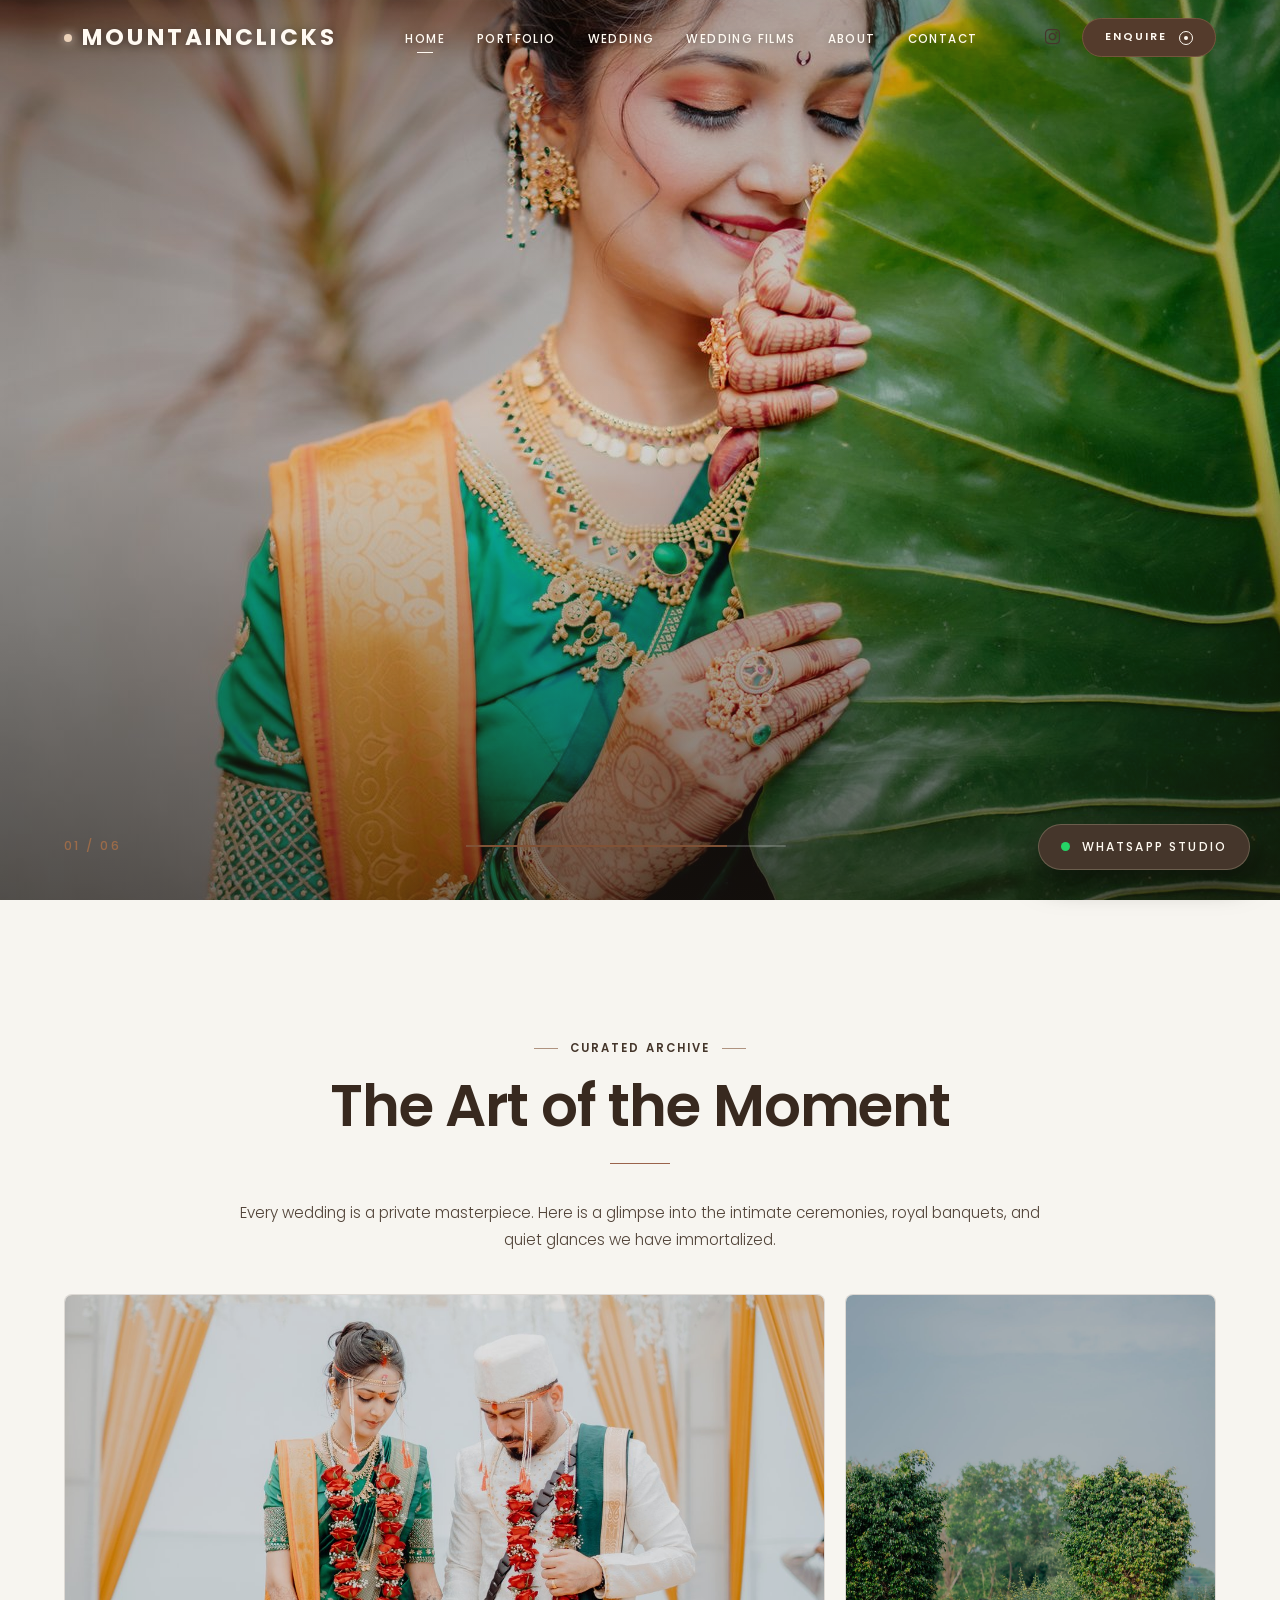
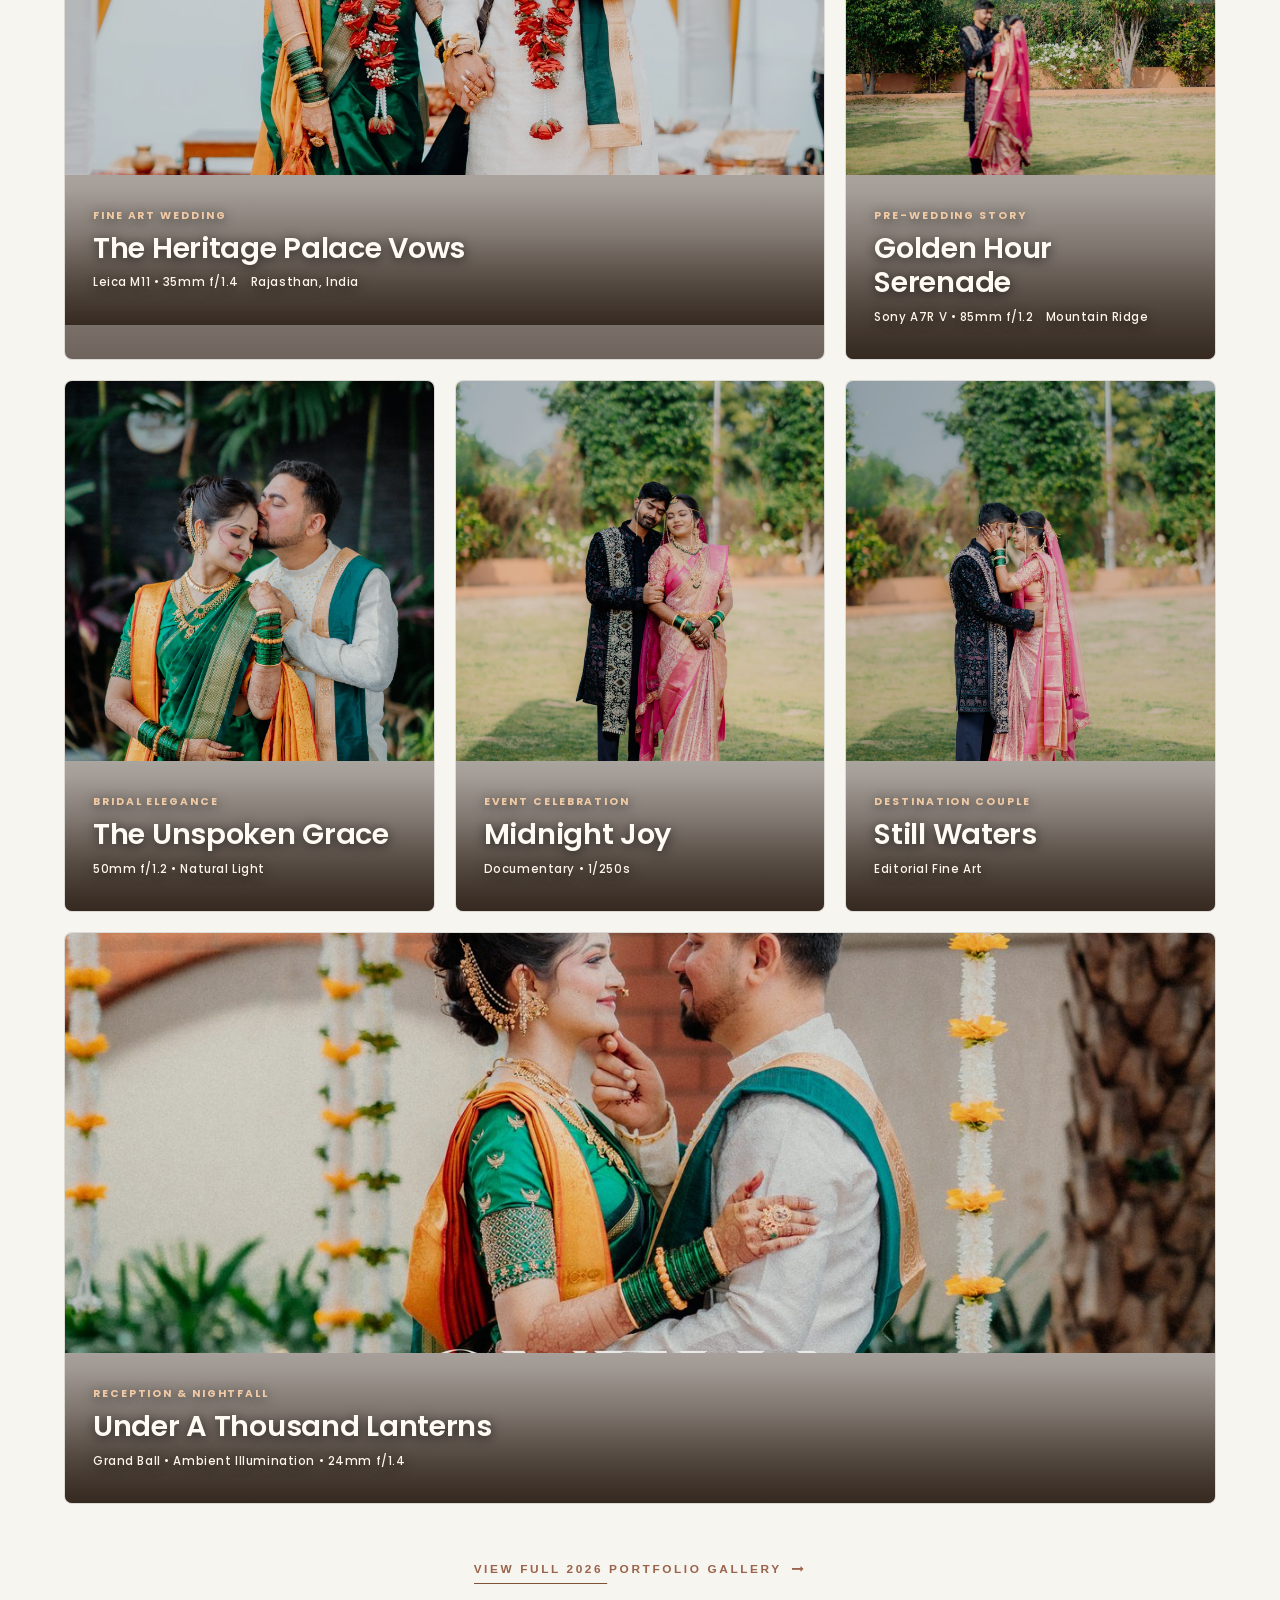
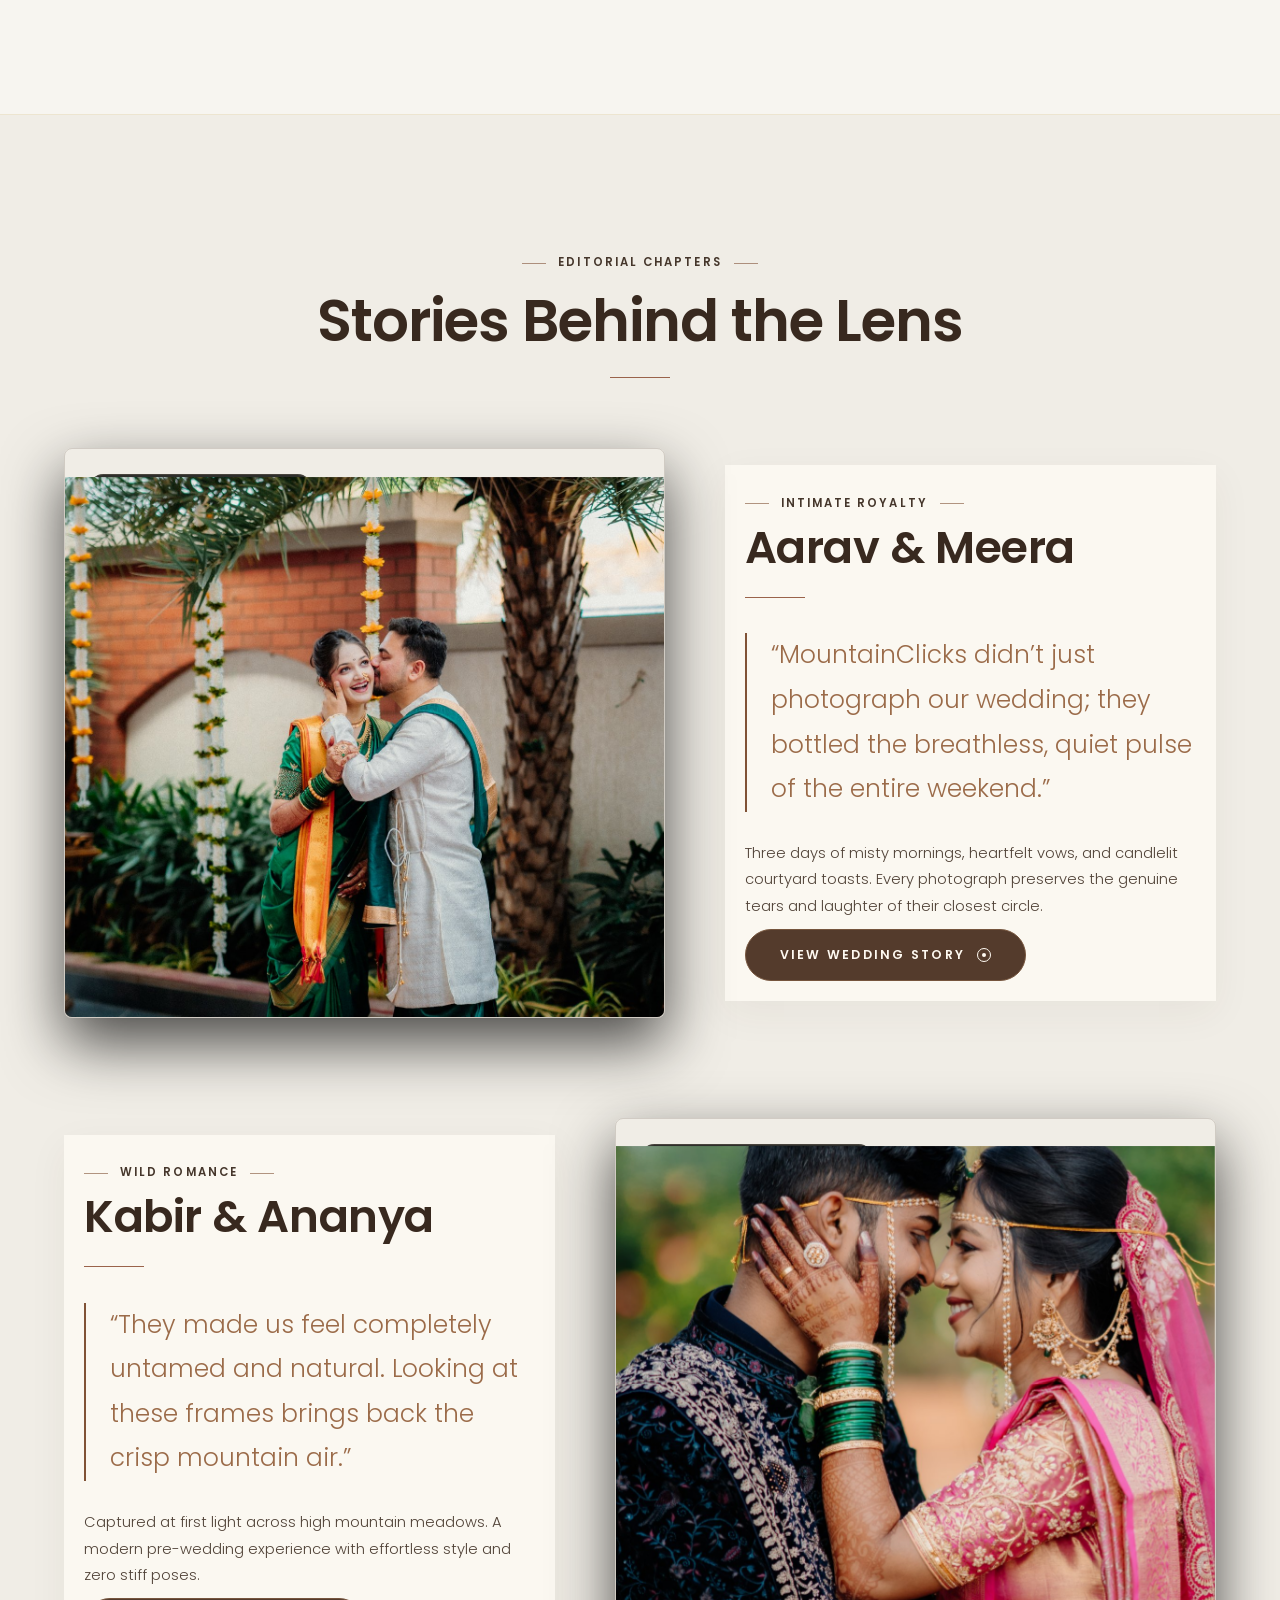
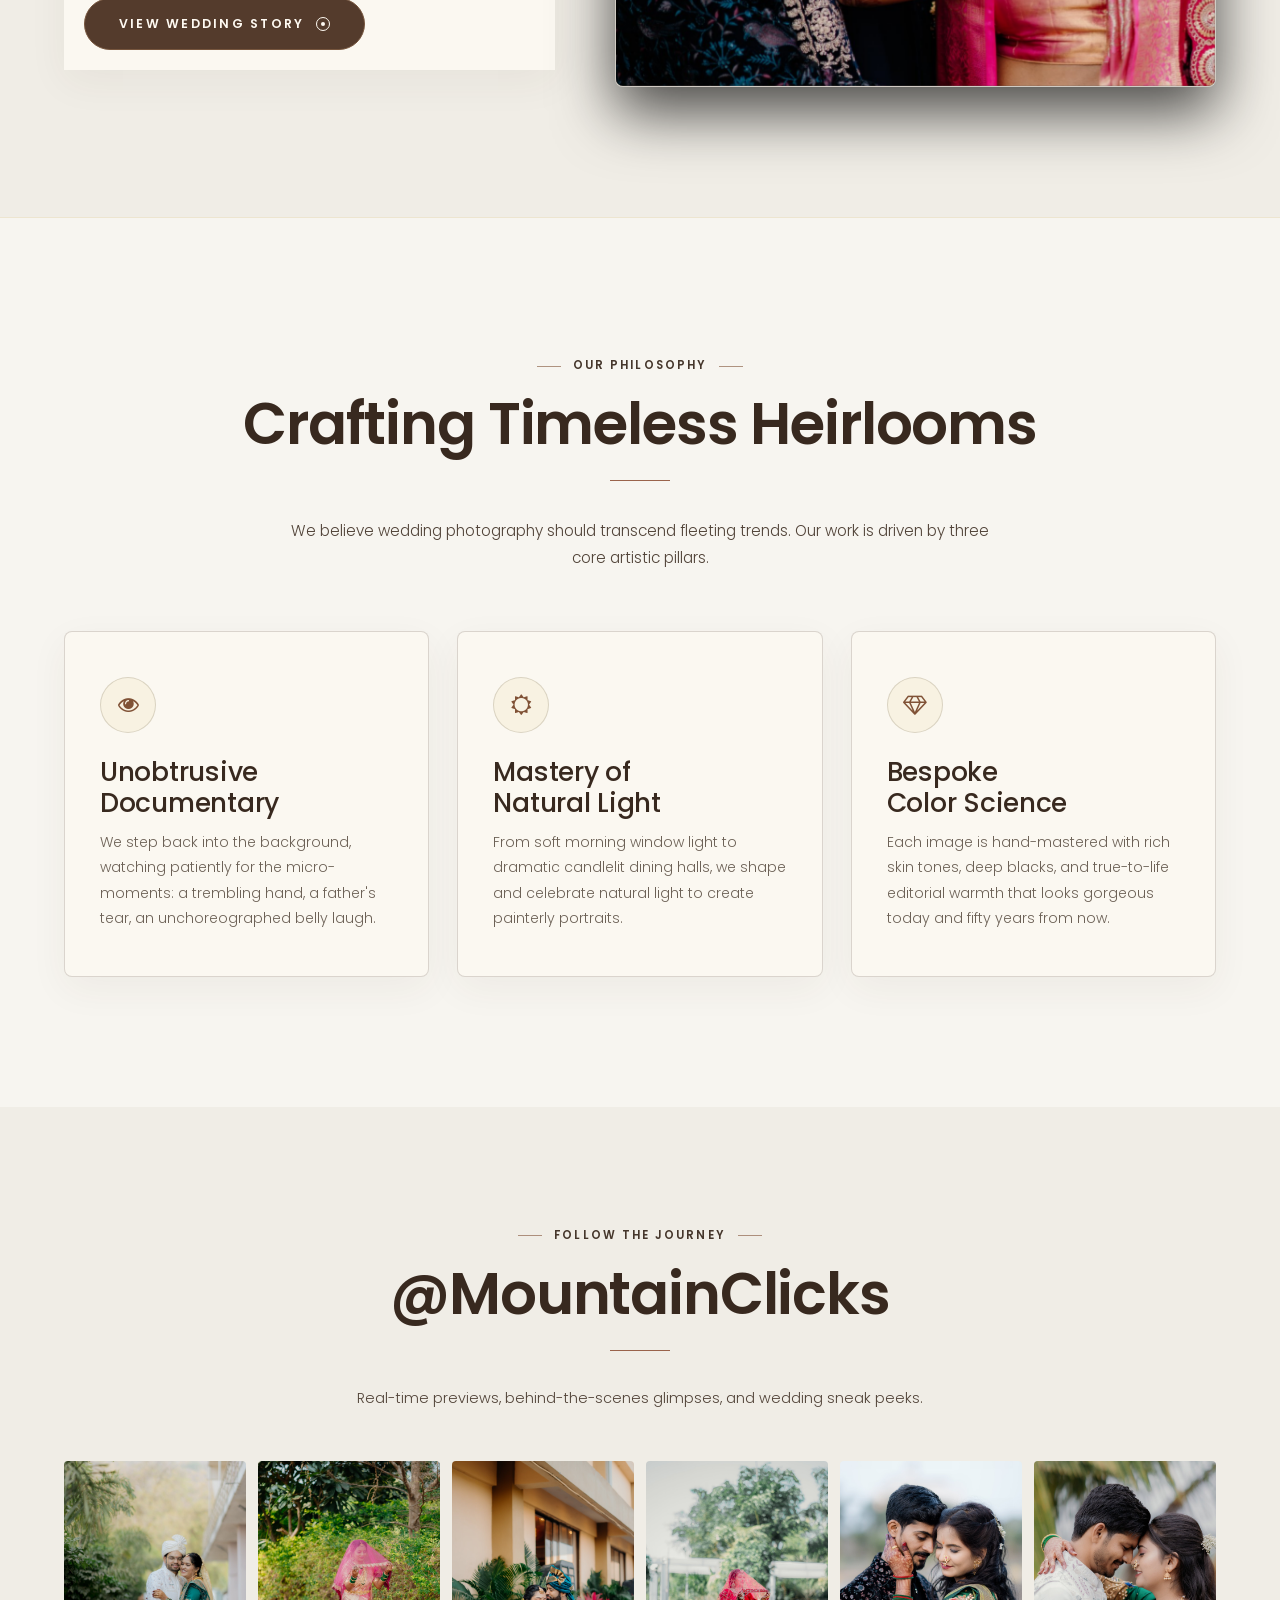
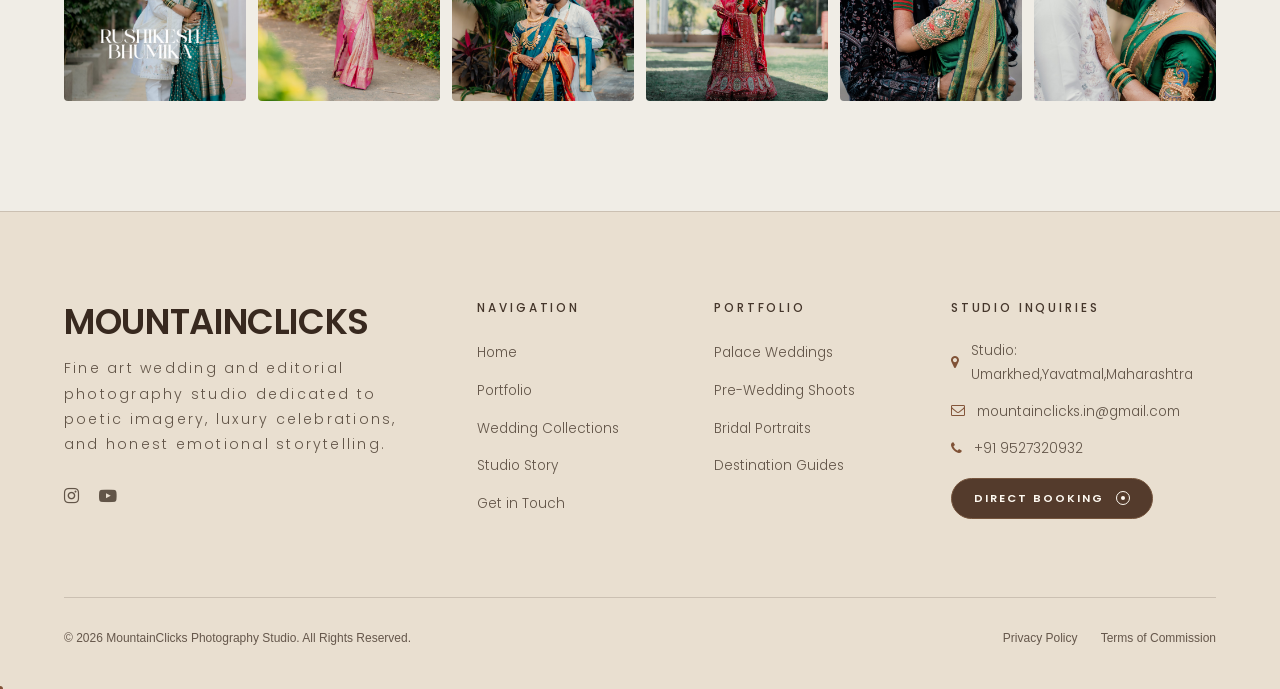
==== commit 9c290320: "feat: redesign site with luxury photography theme and add wedding films" ====
--- a/index.html
+++ b/index.html
@@ -2,1059 +2,494 @@
 <html lang="en">
 
 <head>
-    <meta charset="UTF-8">
-    <meta http-equiv="X-UA-Compatible" content="IE=edge">
-    <meta name="viewport" content="width=device-width, initial-scale=1.0">
-    <title>MountainClicks Photography</title>
-    <link rel="stylesheet" href="https://maxcdn.bootstrapcdn.com/bootstrap/4.0.0/css/bootstrap.min.css"
-        integrity="sha384-Gn5384xqQ1aoWXA+058RXPxPg6fy4IWvTNh0E263XmFcJlSAwiGgFAW/dAiS6JXm" crossorigin="anonymous">
-    <script src="https://use.fontawesome.com/db006bf474.js"></script>
-    <link
-        href="https://fonts.googleapis.com/css2?family=Cormorant+Garamond:ital,wght@0,300;0,400;1,300&family=Jost:wght@200;300;400&display=swap"
-        rel="stylesheet">
-    <style>
-        :root {
-            --dark: #1a1a18;
-            --gold: #c8a96e;
-            --light: #f5f0e8;
-            --mid: #3d3d38;
-        }
-
-        * {
-            margin: 0;
-            padding: 0;
-            box-sizing: border-box;
-        }
-
-        body {
-            font-family: 'Jost', sans-serif;
-            font-weight: 300;
-            color: var(--dark);
-            background: var(--light);
-        }
-
-        /* ---- SCROLLBAR ---- */
-        ::-webkit-scrollbar {
-            width: 6px;
-        }
-
-        ::-webkit-scrollbar-track {
-            background: transparent;
-        }
-
-        ::-webkit-scrollbar-thumb {
-            background: var(--gold);
-        }
-
-        /* ---- SIDENAV ---- */
-        .sidenav {
-            height: 100vh;
-            width: 0;
-            position: fixed;
-            z-index: 9999;
-            top: 0;
-            left: 0;
-            background: var(--dark);
-            overflow-x: hidden;
-            transition: 0.5s;
-            padding-top: 80px;
-            font-family: 'Jost', sans-serif;
-            letter-spacing: 3px;
-        }
-
-        .sidenav a {
-            padding: 12px 32px;
-            text-decoration: none;
-            color: #ccc;
-            display: block;
-            font-size: 13px;
-            text-transform: uppercase;
-            transition: 0.3s;
-        }
-
-        .sidenav a:hover {
-            color: var(--gold);
-        }
-
-        .sidenav .closebtn {
-            position: absolute;
-            top: 15px;
-            right: 25px;
-            font-size: 32px;
-            color: #ccc;
-        }
-
-        .sidenav .closebtn:hover {
-            color: var(--gold);
-        }
-
-        /* ---- DESKTOP NAV ---- */
-        #nav {
-            position: fixed;
-            top: 0;
-            left: 0;
-            right: 0;
-            z-index: 999;
-            padding: 18px 5%;
-            display: flex;
-            align-items: center;
-            transition: 0.5s all;
-        }
-
-        .nav-left,
-        .nav-right {
-            display: flex;
-            align-items: center;
-            gap: 28px;
-            flex: 1;
-        }
-
-        .nav-right {
-            justify-content: flex-end;
-        }
-
-        .nav-center {
-            text-align: center;
-        }
-
-        #nav a {
-            font-size: 11px;
-            letter-spacing: 2.5px;
-            text-transform: uppercase;
-            text-decoration: none;
-            transition: 0.3s;
-        }
-
-        .classinitial {
-            background: transparent;
-        }
-
-        .classinitial a {
-            color: #fff;
-        }
-
-        .classinitial .brand-name {
-            color: #fff;
-        }
-
-        .classfinal {
-            background: var(--dark);
-        }
-
-        .classfinal a {
-            color: #ccc;
-        }
-
-        .classfinal a:hover {
-            color: var(--gold);
-        }
-
-        .classfinal .brand-name {
-            color: var(--gold);
-        }
-
-        .classinitial a:hover {
-            color: var(--gold);
-        }
-
-        .brand-name {
-            font-family: 'Cormorant Garamond', serif;
-            font-size: 22px;
-            font-weight: 300;
-            letter-spacing: 4px;
-            text-transform: uppercase;
-            white-space: nowrap;
-        }
-
-        .btn-enquire {
-            border: 1px solid currentColor;
-            padding: 7px 22px;
-            font-size: 10px;
-            letter-spacing: 2px;
-            text-transform: uppercase;
-            background: transparent;
-            cursor: pointer;
-            transition: 0.3s;
-            font-family: 'Jost', sans-serif;
-        }
-
-        .classinitial .btn-enquire {
-            color: #fff;
-            border-color: #fff;
-        }
-
-        .classinitial .btn-enquire:hover {
-            background: #fff;
-            color: var(--dark);
-        }
-
-        .classfinal .btn-enquire {
-            color: var(--gold);
-            border-color: var(--gold);
-        }
-
-        .classfinal .btn-enquire:hover {
-            background: var(--gold);
-            color: var(--dark);
-        }
-
-        /* ---- MOBILE NAV ---- */
-        #navMob {
-            display: none;
-            position: fixed;
-            top: 0;
-            left: 0;
-            right: 0;
-            z-index: 999;
-            background: var(--dark);
-            padding: 14px 5%;
-            align-items: center;
-        }
-
-        #navMob a {
-            color: #ccc;
-            text-decoration: none;
-        }
-
-        #navMob .brand-name {
-            color: var(--gold);
-            font-size: 18px;
-        }
-
-        /* ---- HERO CAROUSEL ---- */
-        .hero-carousel {
-            position: relative;
-            height: 100vh;
-            overflow: hidden;
-        }
-
-        .hero-carousel .carousel,
-        .hero-carousel .carousel-inner,
-        .hero-carousel .carousel-item {
-            height: 100%;
-        }
-
-        .hero-carousel .carousel-item img {
-            width: 100%;
-            height: 100vh;
-            object-fit: cover;
-            filter: brightness(0.65);
-        }
-
-        .hero-overlay {
-            position: absolute;
-            top: 50%;
-            left: 50%;
-            transform: translate(-50%, -50%);
-            text-align: center;
-            z-index: 10;
-            color: #fff;
-            width: 90%;
-        }
-
-        .hero-overlay .tagline {
-            font-family: 'Cormorant Garamond', serif;
-            font-size: clamp(42px, 7vw, 90px);
-            font-weight: 300;
-            font-style: italic;
-            letter-spacing: 2px;
-            line-height: 1.1;
-            margin-bottom: 16px;
-        }
-
-        .hero-overlay .sub {
-            font-size: 11px;
-            letter-spacing: 5px;
-            text-transform: uppercase;
-            color: var(--gold);
-            margin-bottom: 32px;
-        }
-
-        .hero-overlay .hero-btn {
-            display: inline-block;
-            border: 1px solid #fff;
-            color: #fff;
-            padding: 12px 40px;
-            font-size: 11px;
-            letter-spacing: 3px;
-            text-transform: uppercase;
-            text-decoration: none;
-            transition: 0.3s;
-        }
-
-        .hero-overlay .hero-btn:hover {
-            background: #fff;
-            color: var(--dark);
-        }
-
-        /* placeholder images */
-        .placeholder-img {
-            background: linear-gradient(135deg, #c8a96e22, #1a1a1844);
-            border: 1px dashed #c8a96e55;
-            display: flex;
-            align-items: center;
-            justify-content: center;
-            color: var(--gold);
-            font-size: 12px;
-            letter-spacing: 2px;
-            text-transform: uppercase;
-        }
-
-        .hero-placeholder {
-            width: 100%;
-            height: 100vh;
-        }
-
-        /* ---- SECTION HEADINGS ---- */
-        .section-title {
-            font-family: 'Cormorant Garamond', serif;
-            font-size: clamp(36px, 5vw, 64px);
-            font-weight: 300;
-            letter-spacing: 2px;
-            margin-bottom: 8px;
-        }
-
-        .section-sub {
-            font-size: 11px;
-            letter-spacing: 4px;
-            text-transform: uppercase;
-            color: var(--gold);
-            margin-bottom: 50px;
-        }
-
-        .gold-line {
-            width: 50px;
-            height: 1px;
-            background: var(--gold);
-            margin: 16px auto 20px;
-        }
-
-        /* ---- PORTFOLIO SECTION ---- */
-        .portfolio-section {
-            padding: 100px 5%;
-            text-align: center;
-            background: var(--light);
-        }
-
-        .portfolio-grid {
-            display: grid;
-            grid-template-columns: repeat(4, 1fr);
-            gap: 16px;
-            margin-top: 50px;
-        }
-
-        .portfolio-card {
-            position: relative;
-            overflow: hidden;
-            cursor: pointer;
-        }
-
-        .portfolio-card .card-img {
-            width: 100%;
-            height: 380px;
-            object-fit: cover;
-            transition: 0.6s;
-        }
-
-        .portfolio-card .ph {
-            width: 100%;
-            height: 380px;
-        }
-
-        .portfolio-card:hover .card-img {
-            transform: scale(1.05);
-        }
-
-        .portfolio-card .card-overlay {
-            position: absolute;
-            bottom: 0;
-            left: 0;
-            right: 0;
-            background: linear-gradient(transparent, rgba(26, 26, 24, 0.85));
-            padding: 30px 20px 20px;
-            transform: translateY(10px);
-            transition: 0.3s;
-        }
-
-        .portfolio-card:hover .card-overlay {
-            transform: translateY(0);
-        }
-
-        .portfolio-card .card-title {
-            color: #fff;
-            font-family: 'Cormorant Garamond', serif;
-            font-size: 20px;
-            font-weight: 300;
-            letter-spacing: 2px;
-        }
-
-        .portfolio-card .card-explore {
-            color: var(--gold);
-            font-size: 10px;
-            letter-spacing: 3px;
-            text-transform: uppercase;
-        }
-
-        /* ---- FEATURED STORIES ---- */
-        .stories-section {
-            padding: 100px 5%;
-            background: var(--dark);
-            color: #fff;
-            text-align: center;
-        }
-
-        .stories-section .section-title {
-            color: #fff;
-        }
-
-        .stories-section .section-sub {
-            color: var(--gold);
-        }
-
-        .story-card {
-            position: relative;
-            overflow: hidden;
-            margin-bottom: 20px;
-        }
-
-        .story-card .story-img {
-            width: 100%;
-            height: 450px;
-            object-fit: cover;
-            filter: brightness(0.7);
-            transition: 0.6s;
-        }
-
-        .story-card .ph {
-            width: 100%;
-            height: 450px;
-        }
-
-        .story-card:hover .story-img {
-            filter: brightness(0.5);
-            transform: scale(1.03);
-        }
-
-        .story-info {
-            margin-top: 20px;
-            text-align: left;
-            padding: 0 5px;
-        }
-
-        .story-info h4 {
-            font-family: 'Cormorant Garamond', serif;
-            font-size: 22px;
-            font-weight: 300;
-            color: #fff;
-            letter-spacing: 1px;
-        }
-
-        .story-info h5 {
-            font-size: 11px;
-            color: #888;
-            letter-spacing: 2px;
-            text-transform: uppercase;
-            margin-top: 4px;
-        }
-
-        .story-btn {
-            display: inline-block;
-            margin-top: 14px;
-            border: 1px solid var(--gold);
-            color: var(--gold);
-            padding: 8px 24px;
-            font-size: 10px;
-            letter-spacing: 3px;
-            text-transform: uppercase;
-            text-decoration: none;
-            transition: 0.3s;
-        }
-
-        .story-btn:hover {
-            background: var(--gold);
-            color: var(--dark);
-            text-decoration: none;
-        }
-
-        /* ---- INSTAGRAM SECTION ---- */
-        .instagram-section {
-            padding: 100px 5%;
-            background: var(--light);
-            text-align: center;
-        }
-
-        .insta-grid {
-            display: grid;
-            grid-template-columns: repeat(3, 1fr);
-            gap: 8px;
-            margin-top: 50px;
-        }
-
-        .insta-item {
-            overflow: hidden;
-            position: relative;
-        }
-
-        .insta-item .insta-img {
-            width: 100%;
-            height: 300px;
-            object-fit: cover;
-            transition: 0.5s;
-            display: block;
-        }
-
-        .insta-item .ph {
-            width: 100%;
-            height: 300px;
-        }
-
-        .insta-item:hover .insta-img {
-            transform: scale(1.05);
-            filter: brightness(0.8);
-        }
-
-        .insta-overlay {
-            position: absolute;
-            inset: 0;
-            display: flex;
-            align-items: center;
-            justify-content: center;
-            opacity: 0;
-            transition: 0.3s;
-            background: rgba(26, 26, 24, 0.4);
-        }
-
-        .insta-item:hover .insta-overlay {
-            opacity: 1;
-        }
-
-        .insta-overlay i {
-            color: #fff;
-            font-size: 28px;
-        }
-
-        /* ---- BRANDS ---- */
-        .brands-section {
-            padding: 80px 5%;
-            background: #fff;
-            text-align: center;
-        }
-
-        .brands-grid {
-            display: flex;
-            flex-wrap: wrap;
-            justify-content: center;
-            gap: 30px;
-            margin-top: 50px;
-        }
-
-        .brand-circle {
-            width: 100px;
-            height: 100px;
-            border-radius: 50%;
-            background: #fff;
-            box-shadow: 0 2px 12px rgba(0, 0, 0, 0.15);
-            display: flex;
-            align-items: center;
-            justify-content: center;
-            overflow: hidden;
-            transition: 0.3s;
-        }
-
-        .brand-circle:hover {
-            box-shadow: none;
-        }
-
-        .brand-circle img {
-            width: 80%;
-        }
-
-        .brand-ph {
-            width: 100px;
-            height: 100px;
-            border-radius: 50%;
-            background: #eee;
-            display: flex;
-            align-items: center;
-            justify-content: center;
-            font-size: 9px;
-            color: #999;
-            letter-spacing: 1px;
-            text-transform: uppercase;
-            box-shadow: 0 2px 12px rgba(0, 0, 0, 0.1);
-        }
-
-        /* ---- FOOTER BANNER ---- */
-        .footer-banner {
-            background: var(--gold);
-            padding: 40px 5%;
-            display: flex;
-            align-items: center;
-            justify-content: space-between;
-            flex-wrap: wrap;
-            gap: 20px;
-        }
-
-        .footer-banner h4 {
-            font-family: 'Cormorant Garamond', serif;
-            font-size: 26px;
-            font-weight: 300;
-            color: var(--dark);
-            margin: 0;
-        }
-
-        .footer-banner .social-icons a {
-            color: var(--dark);
-            font-size: 20px;
-            margin-left: 20px;
-            transition: 0.3s;
-        }
-
-        .footer-banner .social-icons a:hover {
-            opacity: 0.6;
-        }
-
-        /* ---- FOOTER BOTTOM ---- */
-        .footer-bottom {
-            background: var(--dark);
-            color: #999;
-            padding: 60px 5% 30px;
-        }
-
-        .footer-bottom .footer-brand {
-            font-family: 'Cormorant Garamond', serif;
-            font-size: 28px;
-            color: var(--gold);
-            letter-spacing: 4px;
-            margin-bottom: 10px;
-        }
-
-        .footer-bottom p {
-            font-size: 13px;
-            line-height: 1.8;
-        }
-
-        .footer-bottom h6 {
-            color: #fff;
-            letter-spacing: 3px;
-            font-size: 11px;
-            text-transform: uppercase;
-            margin-bottom: 16px;
-        }
-
-        .footer-bottom a {
-            color: #888;
-            text-decoration: none;
-            transition: 0.3s;
-        }
-
-        .footer-bottom a:hover {
-            color: var(--gold);
-        }
-
-        .footer-bottom .footer-link {
-            display: block;
-            font-size: 12px;
-            letter-spacing: 1px;
-            margin-bottom: 10px;
-        }
-
-        .footer-copyright {
-            border-top: 1px solid #333;
-            margin-top: 40px;
-            padding-top: 20px;
-            text-align: center;
-            font-size: 11px;
-            color: #555;
-            letter-spacing: 2px;
-        }
-
-        /* ---- RESPONSIVE ---- */
-        @media (max-width: 768px) {
-            #nav {
-                display: none !important;
-            }
-
-            #navMob {
-                display: flex !important;
-            }
-
-            .portfolio-grid {
-                grid-template-columns: 1fr 1fr;
-                gap: 8px;
-            }
-
-            .portfolio-card .card-img,
-            .portfolio-card .ph {
-                height: 220px;
-            }
-
-            .insta-grid {
-                grid-template-columns: 1fr 1fr;
-            }
-
-            .insta-item .insta-img,
-            .insta-item .ph {
-                height: 200px;
-            }
-
-            .hero-placeholder {
-                height: 100vh;
-            }
-
-            .footer-banner {
-                flex-direction: column;
-                text-align: center;
-            }
-
-            .footer-banner .social-icons a {
-                margin: 0 10px;
-            }
-        }
-
-        @media (max-width: 480px) {
-            .portfolio-grid {
-                grid-template-columns: 1fr;
-            }
-
-            .insta-grid {
-                grid-template-columns: 1fr;
-            }
-        }
-    </style>
+  <meta charset="UTF-8">
+  <meta http-equiv="X-UA-Compatible" content="IE=edge">
+  <meta name="viewport" content="width=device-width, initial-scale=1.0">
+  <title>MountainClicks </title>
+  <meta name="description"
+    content="MountainClicks is a high-end wedding and fine art photography studio capturing timeless emotion, cinematic romance, and authentic elegance worldwide.">
+  <meta property="og:type" content="website">
+  <meta property="og:title" content="MountainClicks — Luxury Wedding & Fine Art Photography">
+  <meta property="og:description"
+    content="High-end wedding and fine art photography studio capturing timeless emotion and authentic elegance.">
+  <meta property="og:image" content="./Public/final/optimized/hero1.jpg">
+
+  <!-- Fonts & Icons -->
+  <link rel="preconnect" href="https://fonts.googleapis.com">
+  <link rel="preconnect" href="https://fonts.gstatic.com" crossorigin>
+  <link href="https://fonts.googleapis.com/css2?family=Poppins:wght@300;400;500;600;700;800&display=swap"
+    rel="stylesheet">
+  <link rel="stylesheet" href="https://cdnjs.cloudflare.com/ajax/libs/font-awesome/4.7.0/css/font-awesome.min.css">
+
+  <!-- Master Luxury Stylesheet -->
+  <link rel="stylesheet" href="css/luxury-photographer.css">
 </head>
 
 <body>
 
-    <!-- SIDENAV -->
-    <div id="mySidenav" class="sidenav">
-        <a href="javascript:void(0)" class="closebtn" onclick="closeNav()">&times;</a>
-        <a href="index.html"><i class="fa fa-home mr-2"></i> Home</a>
-        <a href="portfolio.html"><i class="fa fa-photo mr-2"></i> Portfolio</a>
-        <a href="wedding.html"><i class="fa fa-heart mr-2"></i> Wedding</a>
-        <a href="events.html"><i class="fa fa-calendar mr-2"></i> Events</a>
-        <a href="contact.html"><i class="fa fa-phone mr-2"></i> Contact</a>
-        <a href="about.html"><i class="fa fa-info-circle mr-2"></i> About</a>
-        <a href="https://www.instagram.com/" target="_blank"><i class="fa fa-instagram mr-2"></i> Instagram</a>
-    </div>
-
-    <!-- DESKTOP NAV -->
-    <div id="nav" class="classinitial">
-        <div class="nav-left">
-            <a href="index.html">Home</a>
-            <a href="portfolio.html">Portfolio</a>
-            <a href="wedding.html">Wedding</a>
-            <a href="events.html">Events</a>
-        </div>
-        <div class="nav-center">
-            <span class="brand-name">MountainClicks</span>
-        </div>
-        <div class="nav-right">
-            <a href="about.html">About Us</a>
-            <a href="contact.html">Contact</a>
-            <a href="https://www.instagram.com/" target="_blank">
-                <i class="fa fa-instagram" style="font-size:16px;"></i>
-            </a>
-            <button class="btn-enquire" onclick="window.location='contact.html'">Enquire Now</button>
-        </div>
-    </div>
-
-    <!-- MOBILE NAV -->
-    <div id="navMob">
-        <div style="flex:1;">
-            <a onclick="openNav()" style="font-size:22px;"><i class="fa fa-bars"></i></a>
-        </div>
-        <div style="flex:2; text-align:center;">
-            <span class="brand-name">MountainClicks</span>
-        </div>
-        <div style="flex:1; text-align:right; display:flex; justify-content:flex-end; gap:14px;">
-            <a href="tel:+91XXXXXXXXXX"><i class="fa fa-phone" style="font-size:18px;"></i></a>
-            <a href="https://www.instagram.com/" target="_blank"><i class="fa fa-instagram"
-                    style="font-size:18px;"></i></a>
-        </div>
-    </div>
-
-    <!-- HERO CAROUSEL -->
-    <div class="hero-carousel">
-        <div id="heroCarousel" class="carousel slide" data-ride="carousel">
-            <div class="carousel-inner">
-                <div class="carousel-item active">
-                    <img src="./public/final/optimized/hero1.jpg"
-                        style="width:100%; height:100vh; object-fit:cover; filter:brightness(0.65);" alt="Hero 1">
-                </div>
-                <div class="carousel-item">
-                    <img src="./public/final/optimized/hero2.jpg"
-                        style="width:100%; height:100vh; object-fit:cover; filter:brightness(0.65);" alt="Hero 2">
-                </div>
-                <div class="carousel-item">
-                    <img src="./public/final/optimized/hero3.jpg"
-                        style="width:100%; height:100vh; object-fit:cover; filter:brightness(0.65);" alt="Hero 3">
-                </div>
-                <div class="carousel-item">
-                    <img src="./public/final/optimized/hero4.jpg"
-                        style="width:100%; height:100vh; object-fit:cover; filter:brightness(0.65);" alt="Hero 4">
-                </div>
-                <div class="carousel-item">
-                    <img src="./public/final/optimized/hero5.jpg"
-                        style="width:100%; height:100vh; object-fit:cover; filter:brightness(0.65);" alt="Hero 5">
-                </div>
-                <div class="carousel-item">
-                    <img src="./public/final/optimized/hero6.jpg"
-                        style="width:100%; height:100vh; object-fit:cover; filter:brightness(0.65);" alt="Hero 6">
-                </div>
-            </div>
-            <a class="carousel-control-prev" href="#heroCarousel" role="button" data-slide="prev">
-                <span class="carousel-control-prev-icon"></span>
-            </a>
-            <a class="carousel-control-next" href="#heroCarousel" role="button" data-slide="next">
-                <span class="carousel-control-next-icon"></span>
-            </a>
-        </div>
-        <!-- <div class="hero-overlay">
-            <p class="sub">Capturing moments that last forever</p>
-            <h1 class="tagline">Love Stories,<br>Beautifully Told.</h1>
-            <div style="width:50px; height:1px; background:var(--gold); margin:20px auto;"></div>
-            <a href="portfolio.html" class="hero-btn">View Portfolio</a>
+  <!-- FLOATING LUXURY NAVBAR -->
+  <header class="mc-nav-wrapper">
+    <nav class="mc-nav">
+      <a href="index.html" class="mc-nav-brand">
+        <span class="brand-lens"></span> MOUNTAINCLICKS</span>
+      </a>
+
+      <ul class="mc-nav-links">
+        <li><a href="index.html" class="active">Home</a></li>
+        <li><a href="Portfolio.html">Portfolio</a></li>
+        <li><a href="Wedding.html">Wedding</a></li>
+        <li><a href="WeddingFilms.html">Wedding Films</a></li>
+        <li><a href="About.html">About</a></li>
+        <li><a href="Contact.html">Contact</a></li>
+      </ul>
+
+      <div class="mc-nav-actions">
+        <a href="https://www.instagram.com/" target="_blank" rel="noopener noreferrer" aria-label="Instagram"
+          style="color: var(--gold); font-size: 1.1rem; margin-right: 6px;">
+          <i class="fa fa-instagram"></i>
+        </a>
+        <a href="Contact.html" class="btn-luxury btn-shimmer-gold btn-enquire-nav">
+          <span>Enquire</span>
+          <span class="shutter-icon"></span>
+        </a>
+        <button class="mc-mobile-toggle" aria-label="Open Navigation Menu">
+          <i class="fa fa-bars"></i>
+        </button>
+      </div>
+    </nav>
+  </header>
+
+  <!-- FULLSCREEN MOBILE NAVIGATION DRAWER -->
+  <div class="mc-mobile-menu">
+    <button class="mc-mobile-close" aria-label="Close Navigation Menu">&times;</button>
+    <ul class="mc-mobile-nav-list">
+      <li><a href="index.html">Home</a></li>
+      <li><a href="Portfolio.html">Portfolio</a></li>
+      <li><a href="Wedding.html">Wedding</a></li>
+      <li><a href="WeddingFilms.html">Wedding Films</a></li>
+      <li><a href="About.html">About</a></li>
+      <li><a href="Contact.html">Contact</a></li>
+    </ul>
+    <div style="margin-top: 36px; text-align: center;">
+      <a href="Contact.html" class="btn-luxury btn-shimmer-gold" style="display: inline-flex;">
+        <span>Book a Consultation</span>
+        <span class="shutter-icon"></span>
+      </a>
+    </div>
+  </div>
+
+  <!-- HERO SECTION (AIDA: ATTENTION) -->
+  <section class="mc-hero">
+    <div class="mc-hero-slider">
+      <div class="mc-hero-slide active">
+        <img src="./Public/final/optimized/hero1.jpg" alt="Luxury Wedding Portrait">
+      </div>
+      <div class="mc-hero-slide">
+        <img src="./Public/final/optimized/hero2.jpg" alt="Fine Art Couple Romance">
+      </div>
+      <div class="mc-hero-slide">
+        <img src="./Public/final/optimized/hero3.jpg" alt="Editorial Ceremony Moment">
+      </div>
+      <div class="mc-hero-slide">
+        <img src="./Public/final/optimized/hero4.jpg" alt="Cinematic Mountain Wedding">
+      </div>
+      <div class="mc-hero-slide">
+        <img src="./Public/final/optimized/hero5.jpg" alt="Authentic Celebration Emotion">
+      </div>
+      <div class="mc-hero-slide">
+        <img src="./Public/final/optimized/hero6.jpg" alt="Golden Hour Sunset Couple">
+      </div>
+    </div>
+
+    <div class="mc-hero-vignette"></div>
+
+    <div class="hero-controls">
+      <span class="hero-slide-counter">01 / 06</span>
+      <div class="hero-progress-bar">
+        <div class="hero-progress-fill"></div>
+      </div>
+      <div class="hero-nav-arrows">
+        <button class="hero-arrow-btn hero-arrow-prev" aria-label="Previous Slide">
+          <i class="fa fa-angle-left"></i>
+        </button>
+        <button class="hero-arrow-btn hero-arrow-next" aria-label="Next Slide">
+          <i class="fa fa-angle-right"></i>
+        </button>
+      </div>
+    </div>
+  </section>
+
+  <!-- GAPLESS BENTO SHOWCASE (AIDA: INTEREST) -->
+  <section class="bento-section">
+    <div style="text-align: center; max-width: 800px; margin: 0 auto;">
+      <p class="section-sub">Curated Archive</p>
+      <h2 class="section-title">The Art of the Moment</h2>
+      <div class="gold-divider"></div>
+      <p style="color: var(--text-secondary); font-size: 0.95rem; line-height: 1.8;">
+        Every wedding is a private masterpiece. Here is a glimpse into the intimate ceremonies, royal banquets,
+        and quiet glances we have immortalized.
+      </p>
+    </div>
+
+    <div class="bento-grid">
+      <!-- Card 1: Wide Feature (8 cols) -->
+      <div class="bento-card col-span-8" data-cursor="EXPLORE" onclick="window.location='Wedding.html'">
+        <div class="bento-card-img-wrap" style="height: 480px;">
+          <img src="./Public/final/optimized/wedding1.jpg" alt="Grand Royal Wedding">
+        </div>
+        <div class="bento-card-overlay">
+          <span class="bento-tag">Fine Art Wedding</span>
+          <h3 class="bento-title">The Heritage Palace Vows</h3>
+          <div class="bento-meta">
+            <span>Leica M11 &bull; 35mm f/1.4</span>
+            <span>Rajasthan, India</span>
+          </div>
+        </div>
+      </div>
+
+      <!-- Card 2: Tall Portrait (4 cols) -->
+      <div class="bento-card col-span-4" data-cursor="EXPLORE" onclick="window.location='Portfolio.html'">
+        <div class="bento-card-img-wrap" style="height: 480px;">
+          <img src="./Public/final/optimized/prewedding1.jpg" alt="Sunset Pre-Wedding">
+        </div>
+        <div class="bento-card-overlay">
+          <span class="bento-tag">Pre-Wedding Story</span>
+          <h3 class="bento-title">Golden Hour Serenade</h3>
+          <div class="bento-meta">
+            <span>Sony A7R V &bull; 85mm f/1.2</span>
+            <span>Mountain Ridge</span>
+          </div>
+        </div>
+      </div>
+
+      <!-- Card 3: Medium (4 cols) -->
+      <div class="bento-card col-span-4" data-cursor="EXPLORE" onclick="window.location='Wedding.html'">
+        <div class="bento-card-img-wrap" style="height: 380px;">
+          <img src="./Public/final/optimized/wedding2.jpg" alt="Intimate Bridal Portrait">
+        </div>
+        <div class="bento-card-overlay">
+          <span class="bento-tag">Bridal Elegance</span>
+          <h3 class="bento-title">The Unspoken Grace</h3>
+          <div class="bento-meta">
+            <span>50mm f/1.2 &bull; Natural Light</span>
+          </div>
+        </div>
+      </div>
+
+      <!-- Card 4: Medium (4 cols) -->
+      <div class="bento-card col-span-4" data-cursor="EXPLORE" onclick="window.location='Portfolio.html'">
+        <div class="bento-card-img-wrap" style="height: 380px;">
+          <img src="./Public/final/optimized/gallery3.jpg" alt="Celebration & Festivity">
+        </div>
+        <div class="bento-card-overlay">
+          <span class="bento-tag">Event Celebration</span>
+          <h3 class="bento-title">Midnight Joy</h3>
+          <div class="bento-meta">
+            <span>Documentary &bull; 1/250s</span>
+          </div>
+        </div>
+      </div>
+
+      <!-- Card 5: Medium (4 cols) -->
+      <div class="bento-card col-span-4" data-cursor="EXPLORE" onclick="window.location='Portfolio.html'">
+        <div class="bento-card-img-wrap" style="height: 380px;">
+          <img src="./Public/final/optimized/prewedding3.jpg" alt="Lakeside Romance">
+        </div>
+        <div class="bento-card-overlay">
+          <span class="bento-tag">Destination Couple</span>
+          <h3 class="bento-title">Still Waters</h3>
+          <div class="bento-meta">
+            <span>Editorial Fine Art</span>
+          </div>
+        </div>
+      </div>
+
+      <!-- Card 6: Panoramic Bottom (12 cols) -->
+      <div class="bento-card col-span-12" data-cursor="EXPLORE" onclick="window.location='Wedding.html'">
+        <div class="bento-card-img-wrap" style="height: 420px;">
+          <img src="./Public/final/optimized/wedding4.jpg" alt="Grand Sangeet & Reception">
+        </div>
+        <div class="bento-card-overlay">
+          <span class="bento-tag">Reception &amp; Nightfall</span>
+          <h3 class="bento-title">Under A Thousand Lanterns</h3>
+          <div class="bento-meta">
+            <span>Grand Ball &bull; Ambient Illumination &bull; 24mm f/1.4</span>
+          </div>
+        </div>
+      </div>
+    </div>
+
+    <div style="text-align: center; margin-top: 50px;">
+      <a href="Portfolio.html" class="btn-link-editorial">
+        <span>View Full 2026 Portfolio Gallery</span>
+        <i class="fa fa-long-arrow-right"></i>
+      </a>
+    </div>
+  </section>
+
+  <!-- ========================================================
+         CUSTOM SECTION PLACEHOLDER
+         (Yahan aap apna custom section code daal sakte hain)
+         ======================================================== -->
+  <!-- START: USER CUSTOM SECTION -->
+  <!-- <section id="custom-section" style="display: none;"></section> -->
+  <!-- END: USER CUSTOM SECTION -->
+
+  <!-- FEATURED EDITORIAL CHAPTERS (AIDA: DESIRE) -->
+  <section class="stories-section">
+    <div style="text-align: center; max-width: 800px; margin: 0 auto 70px;">
+      <p class="section-sub">Editorial Chapters</p>
+      <h2 class="section-title">Stories Behind the Lens</h2>
+      <div class="gold-divider"></div>
+    </div>
+
+    <!-- Chapter 1 -->
+    <article class="story-chapter">
+      <a href="WeddingStory.html?id=aarav-meera" class="story-visual" data-cursor="VIEW"
+        style="text-decoration: none; display: block;">
+        <span class="story-badge-floating">Chapter 01 &bull; Lake Pichola</span>
+        <img src="./Public/final/optimized/wedding3.jpg" alt="Aarav & Meera Wedding Story">
+      </a>
+      <div class="story-content">
+        <p class="section-sub" style="margin-bottom: 0.5rem;">Intimate Royalty</p>
+        <h3 style="font-size: clamp(2rem, 3.5vw, 3rem); color: var(--text-white);">Aarav &amp; Meera</h3>
+        <div class="gold-divider gold-divider-left"></div>
+        <blockquote class="story-quote">
+          &ldquo;MountainClicks didn’t just photograph our wedding; they bottled the breathless, quiet pulse
+          of the entire weekend.&rdquo;
+        </blockquote>
+        <p style="color: var(--text-secondary); font-size: 0.92rem; line-height: 1.8;">
+          Three days of misty mornings, heartfelt vows, and candlelit courtyard toasts. Every photograph
+          preserves the genuine tears and laughter of their closest circle.
+        </p>
+        <!-- <div class="story-details-list">
+          <div class="story-detail-item">
+            <h5>Setting</h5>
+            <p>Lake Palace</p>
+          </div>
+          <div class="story-detail-item">
+            <h5>Aesthetic</h5>
+            <p>Film &amp; Candlelight</p>
+          </div>
+          <div class="story-detail-item">
+            <h5>Curated By</h5>
+            <p>MountainClicks</p>
+          </div>
         </div> -->
-    </div>
-
-    <!-- PORTFOLIO SECTION -->
-    <div class="portfolio-section">
-        <p class="section-sub">What We Do</p>
-        <h2 class="section-title">Portfolio</h2>
-        <div class="gold-line"></div>
-        <p style="font-size:13px; letter-spacing:1px; color:#666; max-width:500px; margin:0 auto;">
-            Premium photography crafted with emotion, elegance, and artistry.
-        </p>
-
-        <div class="portfolio-grid">
-            <div class="portfolio-card">
-                <img src="./public/final/optimized/wedding1.jpg" class="card-img"
-                    style="width:100%; height:100%; object-fit:cover;" alt="Wedding">
-                <div class="card-overlay">
-                    <div class="card-title">Wedding</div>
-                    <div class="card-explore">Explore →</div>
-                </div>
-            </div>
-            <div class="portfolio-card">
-                <img src="./public/final/optimized/prewedding1.jpg" class="card-img"
-                    style="width:100%; height:100%; object-fit:cover;" alt="Pre-Wedding">
-                <div class="card-overlay">
-                    <div class="card-title">Pre-Wedding</div>
-                    <div class="card-explore">Explore →</div>
-                </div>
-            </div>
-            <div class="portfolio-card">
-                <img src="./public/final/optimized/gallery1.jpg" class="card-img"
-                    style="width:100%; height:100%; object-fit:cover;" alt="Birthday">
-                <div class="card-overlay">
-                    <div class="card-title">Birthday</div>
-                    <div class="card-explore">Explore →</div>
-                </div>
-            </div>
-            <div class="portfolio-card">
-                <img src="./public/final/optimized/gallery2.jpg" class="card-img"
-                    style="width:100%; height:100%; object-fit:cover;" alt="Events">
-                <div class="card-overlay">
-                    <div class="card-title">Events</div>
-                    <div class="card-explore">Explore →</div>
-                </div>
-            </div>
-        </div>
-    </div>
-
-    <!-- FEATURED STORIES -->
-    <div class="stories-section">
-        <p class="section-sub">Real Moments</p>
-        <h2 class="section-title">Featured Stories</h2>
-        <div class="gold-line"></div>
-
-        <div class="row mt-5">
-            <div class="col-md-4">
-                <div class="story-card">
-                    <img src="./public/final/optimized/story1.jpg" class="story-img"
-                        style="width:100%; height:450px; object-fit:cover;" alt="Story 1">
-                </div>
-                <div class="story-info">
-                    <h4>Aditya &amp; Ananya</h4>
-                    <h5>A Fairytale by the Lake</h5>
-                    <a href="wedding.html" class="story-btn">Explore</a>
-                </div>
-            </div>
-            <div class="col-md-4">
-                <div class="story-card">
-                    <img src="./public/final/optimized/story2.jpg" class="story-img"
-                        style="width:100%; height:450px; object-fit:cover;" alt="Story 2">
-                </div>
-                <div class="story-info">
-                    <h4>Rushikesh &amp; Bhumika</h4>
-                    <h5>Royal Paithani Celebration</h5>
-                    <a href="wedding.html" class="story-btn">Explore</a>
-                </div>
-            </div>
-            <div class="col-md-4">
-                <div class="story-card">
-                    <img src="./public/final/optimized/story3.jpg" class="story-img"
-                        style="width:100%; height:450px; object-fit:cover;" alt="Story 3">
-                </div>
-                <div class="story-info">
-                    <h4>Omkar &amp; Sneha</h4>
-                    <h5>Sangeet Night Reverie</h5>
-                    <a href="wedding.html" class="story-btn">Explore</a>
-                </div>
-            </div>
-        </div>
-    </div>
-
-    <!-- INSTAGRAM SECTION -->
-    <div class="instagram-section">
-        <p class="section-sub">Follow Our Feed</p>
-        <h2 class="section-title">Instagram</h2>
-        <div class="gold-line"></div>
-        <p style="font-size:11px; letter-spacing:3px; text-transform:uppercase; color:#888; margin-bottom:0;">
-            Few of our favourite shots — follow for the latest updates
-        </p>
-        <div class="insta-grid">
-            <div class="insta-item">
-                <img src="./public/final/optimized/insta1.jpg" class="insta-img"
-                    style="width:100%; height:300px; object-fit:cover;" alt="Insta 1">
-                <div class="insta-overlay"><i class="fa fa-instagram"></i></div>
-            </div>
-            <div class="insta-item">
-                <img src="./public/final/optimized/insta2.jpg" class="insta-img"
-                    style="width:100%; height:300px; object-fit:cover;" alt="Insta 2">
-                <div class="insta-overlay"><i class="fa fa-instagram"></i></div>
-            </div>
-            <div class="insta-item">
-                <img src="./public/final/optimized/insta3.jpg" class="insta-img"
-                    style="width:100%; height:300px; object-fit:cover;" alt="Insta 3">
-                <div class="insta-overlay"><i class="fa fa-instagram"></i></div>
-            </div>
-            <div class="insta-item">
-                <img src="./public/final/optimized/insta4.jpg" class="insta-img"
-                    style="width:100%; height:300px; object-fit:cover;" alt="Insta 4">
-                <div class="insta-overlay"><i class="fa fa-instagram"></i></div>
-            </div>
-            <div class="insta-item">
-                <img src="./public/final/optimized/insta5.jpg" class="insta-img"
-                    style="width:100%; height:300px; object-fit:cover;" alt="Insta 5">
-                <div class="insta-overlay"><i class="fa fa-instagram"></i></div>
-            </div>
-            <div class="insta-item">
-                <img src="./public/final/optimized/insta6.jpg" class="insta-img"
-                    style="width:100%; height:300px; object-fit:cover;" alt="Insta 6">
-                <div class="insta-overlay"><i class="fa fa-instagram"></i></div>
-            </div>
-            <div class="insta-item">
-                <img src="./public/final/optimized/insta7.jpg" class="insta-img"
-                    style="width:100%; height:300px; object-fit:cover;" alt="Insta 7">
-                <div class="insta-overlay"><i class="fa fa-instagram"></i></div>
-            </div>
-            <div class="insta-item">
-                <img src="./public/final/optimized/insta8.jpg" class="insta-img"
-                    style="width:100%; height:300px; object-fit:cover;" alt="Insta 8">
-                <div class="insta-overlay"><i class="fa fa-instagram"></i></div>
-            </div>
-            <div class="insta-item">
-                <img src="./public/final/optimized/insta9.jpg" class="insta-img"
-                    style="width:100%; height:300px; object-fit:cover;" alt="Insta 9">
-                <div class="insta-overlay"><i class="fa fa-instagram"></i></div>
-            </div>
-        </div>
-        <div style="margin-top:40px;">
-            <a href="https://www.instagram.com/" target="_blank"
-                style="display:inline-block; border:1px solid var(--dark); color:var(--dark); padding:12px 40px; font-size:11px; letter-spacing:3px; text-transform:uppercase; text-decoration:none; transition:0.3s;"
-                onmouseover="this.style.background='var(--dark)'; this.style.color='#fff'"
-                onmouseout="this.style.background='transparent'; this.style.color='var(--dark)'">
-                Follow on Instagram
-            </a>
-        </div>
-    </div>
-
-    <!-- FOOTER BANNER -->
-    <div class="footer-banner">
-        <h4>Get connected with us on social networks!</h4>
-        <div class="social-icons">
-            <a href="https://www.instagram.com/" target="_blank"><i class="fa fa-instagram"></i></a>
-            <a href="https://www.facebook.com/" target="_blank"><i class="fa fa-facebook"></i></a>
-            <a href="https://api.whatsapp.com/send?phone=+91XXXXXXXXXX" target="_blank"><i
-                    class="fa fa-whatsapp"></i></a>
-        </div>
-    </div>
-
-    <!-- FOOTER BOTTOM -->
+        <a href="WeddingStory.html?id=aarav-meera" class="btn-luxury btn-shimmer-gold" style="margin-top: 10px;">
+          <span>View Wedding Story</span>
+          <span class="shutter-icon"></span>
+        </a>
+      </div>
+    </article>
+
+    <!-- Chapter 2 -->
+    <article class="story-chapter reversed">
+      <a href="WeddingStory.html?id=kabir-ananya" class="story-visual" data-cursor="VIEW"
+        style="text-decoration: none; display: block;">
+        <span class="story-badge-floating">Chapter 02 &bull; Alpine Escape</span>
+        <img src="./Public/final/optimized/prewedding2.jpg" alt="Kabir & Ananya Pre-Wedding Story">
+      </a>
+      <div class="story-content">
+        <p class="section-sub" style="margin-bottom: 0.5rem;">Wild Romance</p>
+        <h3 style="font-size: clamp(2rem, 3.5vw, 3rem); color: var(--text-white);">Kabir &amp; Ananya</h3>
+        <div class="gold-divider gold-divider-left"></div>
+        <blockquote class="story-quote">
+          &ldquo;They made us feel completely untamed and natural. Looking at these frames brings back the
+          crisp mountain air.&rdquo;
+        </blockquote>
+        <p style="color: var(--text-secondary); font-size: 0.92rem; line-height: 1.8;">
+          Captured at first light across high mountain meadows. A modern pre-wedding experience with
+          effortless style and zero stiff poses.
+        </p>
+        <!-- <div class="story-details-list">
+          <div class="story-detail-item">
+            <h5>Location</h5>
+            <p>Himalayan Heights</p>
+          </div>
+          <div class="story-detail-item">
+            <h5>Atmosphere</h5>
+            <p>Dawn Golden Hour</p>
+          </div>
+          <div class="story-detail-item">
+            <h5>Coverage</h5>
+            <p>Full-Day Adventure</p>
+          </div>
+        </div> -->
+        <a href="WeddingStory.html?id=kabir-ananya" class="btn-luxury btn-shimmer-gold" style="margin-top: 10px;">
+          <span>View Wedding Story</span>
+          <span class="shutter-icon"></span>
+        </a>
+      </div>
+    </article>
+  </section>
+
+  <!-- CRAFTSMANSHIP & PHILOSOPHY -->
+  <section class="philosophy-section">
+    <p class="section-sub">Our Philosophy</p>
+    <h2 class="section-title">Crafting Timeless Heirlooms</h2>
+    <div class="gold-divider"></div>
+    <p style="color: var(--text-secondary); max-width: 720px; margin: 0 auto; line-height: 1.8; font-size: 0.95rem;">
+      We believe wedding photography should transcend fleeting trends. Our work is driven by three core artistic
+      pillars.
+    </p>
+
+    <div class="pillars-grid">
+      <div class="pillar-card">
+        <div class="pillar-icon">
+          <i class="fa fa-eye"></i>
+        </div>
+        <h3 class="pillar-title">Unobtrusive Documentary</h3>
+        <p class="pillar-desc">
+          We step back into the background, watching patiently for the micro-moments: a trembling hand, a
+          father's tear, an unchoreographed belly laugh.
+        </p>
+      </div>
+
+      <div class="pillar-card">
+        <div class="pillar-icon">
+          <i class="fa fa-sun-o"></i>
+        </div>
+        <h3 class="pillar-title">Mastery of Natural Light</h3>
+        <p class="pillar-desc">
+          From soft morning window light to dramatic candlelit dining halls, we shape and celebrate natural
+          light to create painterly portraits.
+        </p>
+      </div>
+
+      <div class="pillar-card">
+        <div class="pillar-icon">
+          <i class="fa fa-diamond"></i>
+        </div>
+        <h3 class="pillar-title">Bespoke Color Science</h3>
+        <p class="pillar-desc">
+          Each image is hand-mastered with rich skin tones, deep blacks, and true-to-life editorial warmth
+          that looks gorgeous today and fifty years from now.
+        </p>
+      </div>
+    </div>
+  </section>
+
+  <!-- INSTAGRAM GALLERY -->
+  <section class="insta-section">
+    <p class="section-sub">Follow The Journey</p>
+    <h2 class="section-title">@MountainClicks</h2>
+    <div class="gold-divider"></div>
+    <p style="color: var(--text-secondary); font-size: 0.9rem; margin-bottom: 30px;">
+      Real-time previews, behind-the-scenes glimpses, and wedding sneak peeks.
+    </p>
+
+    <div class="insta-grid-modern">
+      <div class="insta-box" data-cursor="INSTA" onclick="window.open('https://instagram.com','_blank')">
+        <img src="./Public/final/optimized/insta1.jpg" alt="Instagram Post 1">
+        <div class="insta-box-overlay"><i class="fa fa-instagram"></i></div>
+      </div>
+      <div class="insta-box" data-cursor="INSTA" onclick="window.open('https://instagram.com','_blank')">
+        <img src="./Public/final/optimized/insta2.jpg" alt="Instagram Post 2">
+        <div class="insta-box-overlay"><i class="fa fa-instagram"></i></div>
+      </div>
+      <div class="insta-box" data-cursor="INSTA" onclick="window.open('https://instagram.com','_blank')">
+        <img src="./Public/final/optimized/insta3.jpg" alt="Instagram Post 3">
+        <div class="insta-box-overlay"><i class="fa fa-instagram"></i></div>
+      </div>
+      <div class="insta-box" data-cursor="INSTA" onclick="window.open('https://instagram.com','_blank')">
+        <img src="./Public/final/optimized/insta4.jpg" alt="Instagram Post 4">
+        <div class="insta-box-overlay"><i class="fa fa-instagram"></i></div>
+      </div>
+      <div class="insta-box" data-cursor="INSTA" onclick="window.open('https://instagram.com','_blank')">
+        <img src="./Public/final/optimized/insta5.jpg" alt="Instagram Post 5">
+        <div class="insta-box-overlay"><i class="fa fa-instagram"></i></div>
+      </div>
+      <div class="insta-box" data-cursor="INSTA" onclick="window.open('https://instagram.com','_blank')">
+        <img src="./Public/final/optimized/insta6.jpg" alt="Instagram Post 6">
+        <div class="insta-box-overlay"><i class="fa fa-instagram"></i></div>
+      </div>
+    </div>
+  </section>
+
+  <!-- ELITE FOOTER -->
+  <footer class="mc-footer">
+    <div class="footer-top">
+      <div class="footer-brand">
+        <h3>MountainClicks</h3>
+        <p>
+          Fine art wedding and editorial photography studio dedicated to poetic imagery, luxury celebrations,
+          and honest emotional storytelling.
+        </p>
+        <div class="footer-social-strip">
+          <a href="https://www.instagram.com/mountainclicks.in/" target="_blank" rel="noopener noreferrer"
+            aria-label="Instagram"><i class="fa fa-instagram"></i></a>
+          <a href="http://www.youtube.com/@mountainclicks5588" target="_blank" rel="noopener noreferrer"
+            aria-label="YouTube"><i class="fa fa-youtube-play"></i></a>
+        </div>
+      </div>
+
+      <div class="footer-col">
+        <h4>Navigation</h4>
+        <ul class="footer-links">
+          <li><a href="index.html">Home</a></li>
+          <li><a href="Portfolio.html">Portfolio</a></li>
+          <li><a href="Wedding.html">Wedding Collections</a></li>
+          <li><a href="About.html">Studio Story</a></li>
+          <li><a href="Contact.html">Get in Touch</a></li>
+        </ul>
+      </div>
+
+      <div class="footer-col">
+        <h4>Portfolio</h4>
+        <ul class="footer-links">
+          <li><a href="Wedding.html">Palace Weddings</a></li>
+          <li><a href="Portfolio.html">Pre-Wedding Shoots</a></li>
+          <li><a href="Portfolio.html">Bridal Portraits</a></li>
+          <li><a href="Wedding.html">Destination Guides</a></li>
+        </ul>
+      </div>
+
+      <div class="footer-col">
+        <h4>Studio Inquiries</h4>
+        <div class="footer-contact-item">
+          <i class="fa fa-map-marker"></i>
+          <span>Studio: Umarkhed,Yavatmal,Maharashtra</span>
+        </div>
+        <div class="footer-contact-item">
+          <i class="fa fa-envelope-o"></i>
+          <span>mountainclicks.in@gmail.com</span>
+        </div>
+        <div class="footer-contact-item">
+          <i class="fa fa-phone"></i>
+          <span>+91 9527320932</span>
+        </div>
+        <div style="margin-top: 18px;">
+          <a href="Contact.html" class="btn-luxury btn-shimmer-gold" style="padding: 10px 22px; font-size: 0.7rem;">
+            <span>Direct Booking</span>
+            <span class="shutter-icon"></span>
+          </a>
+        </div>
+      </div>
+    </div>
+
     <div class="footer-bottom">
-        <div class="row">
-            <div class="col-md-4 mb-5">
-                <div class="footer-brand">MountainClicks</div>
-                <div style="width:40px; height:1px; background:var(--gold); margin-bottom:16px;"></div>
-                <p>
-                    "You live it, we capture it."<br><br>
-                    MountainClicks is dedicated to preserving your most precious moments — weddings, pre-weddings,
-                    birthdays, and events — with elegance and authenticity.
-                </p>
-            </div>
-            <div class="col-md-1"></div>
-            <div class="col-md-3 mb-5">
-                <h6>Connect With Us</h6>
-                <a class="footer-link" href="https://www.instagram.com/" target="_blank">
-                    <i class="fa fa-instagram mr-2"></i> Follow on Instagram
-                </a>
-                <a class="footer-link" href="https://www.facebook.com/" target="_blank">
-                    <i class="fa fa-facebook mr-2"></i> Follow on Facebook
-                </a>
-                <a class="footer-link" href="https://www.youtube.com/" target="_blank">
-                    <i class="fa fa-youtube mr-2"></i> YouTube Channel
-                </a>
-                <a class="footer-link" href="mailto:hello@mountainclicks.com">
-                    <i class="fa fa-envelope mr-2"></i> Email Us
-                </a>
-            </div>
-            <div class="col-md-1"></div>
-            <div class="col-md-3 mb-5">
-                <h6>Contact Us</h6>
-                <p class="footer-link"><i class="fa fa-map-marker mr-2"></i> umbarkhed, Maharashtra</p>
-                <p class="footer-link"><i class="fa fa-envelope mr-2"></i> hello@mountainclicks.com</p>
-                <p class="footer-link"><i class="fa fa-phone mr-2"></i> +91 9527320932</p>
-                <p class="footer-link"><i class="fa fa-phone mr-2"></i> +91 XXXXXXXXXX</p>
-            </div>
-        </div>
-        <div class="footer-copyright">
-            © 2024 MountainClicks — All Rights Reserved
-        </div>
-    </div>
-
-    <!-- SCRIPTS -->
-    <script src="https://ajax.googleapis.com/ajax/libs/jquery/3.3.1/jquery.min.js"></script>
-    <script src="https://code.jquery.com/jquery-3.2.1.slim.min.js"
-        integrity="sha384-KJ3o2DKtIkvYIK3UENzmM7KCkRr/rE9/Qpg6aAZGJwFDMVNA/GpGFF93hXpG5KkN"
-        crossorigin="anonymous"></script>
-    <script src="https://cdnjs.cloudflare.com/ajax/libs/popper.js/1.12.9/umd/popper.min.js"
-        integrity="sha384-ApNbgh9B+Y1QKtv3Rn7W3mgPxhU9K/ScQsAP7hUibX39j7fakFPskvXusvfa0b4Q"
-        crossorigin="anonymous"></script>
-    <script src="https://maxcdn.bootstrapcdn.com/bootstrap/4.0.0/js/bootstrap.min.js"
-        integrity="sha384-JZR6Spejh4U02d8jOt6vLEHfe/JQGiRRSQQxSfFWpi1MquVdAyjUar5+76PVCmYl"
-        crossorigin="anonymous"></script>
-
-    <script>
-        function openNav() {
-            document.getElementById("mySidenav").style.width = "100%";
-        }
-        function closeNav() {
-            document.getElementById("mySidenav").style.width = "0";
-        }
-
-        // Navbar scroll effect
-        $(window).scroll(function () {
-            var scroll = $(window).scrollTop();
-            if (scroll >= 100) {
-                $("#nav").removeClass('classinitial').addClass("classfinal");
-            } else {
-                $("#nav").removeClass("classfinal").addClass('classinitial');
-            }
-        });
-    </script>
-
+      <div>
+        &copy; 2026 MountainClicks Photography Studio. All Rights Reserved.
+      </div>
+      <div>
+        <span class="footer-placeholder-link" aria-disabled="true" title="This page is not available yet."
+          style="margin-right: 20px;">Privacy Policy</span>
+        <span class="footer-placeholder-link" aria-disabled="true" title="This page is not available yet.">Terms
+          of Commission</span>
+      </div>
+    </div>
+  </footer>
+
+  <!-- FLOATING QUICK WHATSAPP / BOOKING ACTION -->
+  <a href="https://wa.me/919527320932?text=Hi%20MountainClicks%2C%20I%20would%20like%20to%20enquire%20about%20wedding%20photography%20dates."
+    target="_blank" rel="noopener noreferrer" class="floating-booking-pill" aria-label="Quick WhatsApp Consultation">
+    <span class="pulse-dot"></span>
+    <span>WhatsApp Studio</span>
+  </a>
+
+  <!-- MASTER JS ENGINE -->
+  <script src="js/luxury-photographer.js"></script>
 </body>
 
 </html>
--- a/css/luxury-photographer.css
+++ b/css/luxury-photographer.css
@@ -0,0 +1,3030 @@
+/* ==========================================================================
+   MOUNTAINCLICKS LUXURY PHOTOGRAPHY ENGINE
+   Aesthetic Architecture: Editorial Vogue / Cinematic Italian Darkroom
+   ========================================================================== */
+
+@import url('https://fonts.googleapis.com/css2?family=Poppins:wght@300;400;500;600;700;800&display=swap');
+
+:root {
+    --bg-dark: #f7f3eb;
+    --bg-darker: #eee7db;
+    --bg-charcoal: #eee7db;
+    --bg-card: #fffdf8;
+    --bg-card-hover: #f0e7d9;
+    --bg-surface: #eee7db;
+    --bg-light: #fbf8f1;
+    --bg-light-soft: #eee7db;
+
+    --gold: #8b6246;
+    --gold-light: #b58a68;
+    --gold-dark: #68452f;
+    --gold-subtle: rgba(139, 98, 70, 0.12);
+    --gold-border: rgba(139, 98, 70, 0.22);
+    --gold-border-bright: rgba(139, 98, 70, 0.55);
+    --gold-glow: rgba(139, 98, 70, 0.18);
+
+    --text-white: #2c2923;
+    --text-primary: #302c26;
+    --text-secondary: #62584d;
+    --text-muted: #82776b;
+    --text-dark: #302c26;
+
+    --font-serif: 'Poppins', -apple-system, BlinkMacSystemFont, sans-serif;
+    --font-sans: 'Poppins', -apple-system, BlinkMacSystemFont, sans-serif;
+    --font-brand: 'Poppins', sans-serif;
+
+    --ease-out: cubic-bezier(0.16, 1, 0.3, 1);
+    --ease-spring: cubic-bezier(0.34, 1.56, 0.64, 1);
+    --radius-sm: 4px;
+    --radius-md: 8px;
+    --radius-lg: 16px;
+    --radius-full: 9999px;
+}
+
+/* --------------------------------------------------------------------------
+   GLOBAL RESET & BASE
+   -------------------------------------------------------------------------- */
+*,
+*::before,
+*::after {
+    margin: 0;
+    padding: 0;
+    box-sizing: border-box;
+}
+
+html {
+    scroll-behavior: smooth;
+    text-size-adjust: 100%;
+    -webkit-font-smoothing: antialiased;
+    -moz-osx-font-smoothing: grayscale;
+}
+
+body {
+    background-color: var(--bg-dark);
+    color: var(--text-primary);
+    font-family: var(--font-sans);
+    font-weight: 300;
+    line-height: 1.7;
+    position: relative;
+    letter-spacing: 0.01em;
+}
+
+body.light-theme {
+    background-color: var(--bg-light);
+    color: var(--text-dark);
+}
+
+::selection {
+    background: var(--gold);
+    color: var(--bg-dark);
+}
+
+/* Custom Luxury Scrollbar */
+::-webkit-scrollbar {
+    width: 6px;
+    height: 6px;
+}
+
+::-webkit-scrollbar-track {
+    background: var(--bg-darker);
+}
+
+::-webkit-scrollbar-thumb {
+    background: linear-gradient(180deg, var(--gold-light), var(--gold-dark));
+    border-radius: var(--radius-full);
+}
+
+::-webkit-scrollbar-thumb:hover {
+    background: var(--gold);
+}
+
+img {
+    max-width: 100%;
+    height: auto;
+    display: block;
+}
+
+a {
+    color: inherit;
+    text-decoration: none;
+    transition: color 0.3s var(--ease-out);
+}
+
+/* --------------------------------------------------------------------------
+   TYPOGRAPHY ARCHITECTURE
+   -------------------------------------------------------------------------- */
+h1,
+h2,
+h3,
+h4,
+.font-serif {
+    font-family: var(--font-serif);
+    font-weight: 300;
+    letter-spacing: -0.01em;
+    line-height: 1.15;
+    text-wrap: balance;
+}
+
+.hero-title {
+    font-size: clamp(2.75rem, 6.5vw, 5.8rem);
+    font-weight: 300;
+    line-height: 1.08;
+    letter-spacing: -0.02em;
+    color: var(--text-white);
+    max-width: 1100px;
+    margin: 0 auto;
+}
+
+.hero-title em {
+    font-style: normal;
+    font-weight: 500;
+    color: var(--gold-light);
+}
+
+.section-title {
+    font-size: clamp(2.2rem, 4.5vw, 4.2rem);
+    font-weight: 300;
+    line-height: 1.12;
+    letter-spacing: -0.01em;
+    color: var(--text-white);
+    margin-bottom: 0.75rem;
+}
+
+.section-sub {
+    font-family: var(--font-sans);
+    font-size: 0.72rem;
+    font-weight: 600;
+    letter-spacing: 0.3em;
+    text-transform: uppercase;
+    color: var(--gold);
+    display: inline-flex;
+    align-items: center;
+    gap: 0.75rem;
+    margin-bottom: 1rem;
+}
+
+.section-sub::before,
+.section-sub::after {
+    content: '';
+    display: inline-block;
+    width: 24px;
+    height: 1px;
+    background: var(--gold);
+    opacity: 0.6;
+}
+
+.gold-divider {
+    width: 60px;
+    height: 1px;
+    background: linear-gradient(90deg, transparent, var(--gold), transparent);
+    margin: 1.5rem auto 2.2rem;
+}
+
+.gold-divider-left {
+    margin-left: 0;
+    margin-right: auto;
+    background: linear-gradient(90deg, var(--gold), transparent);
+}
+
+/* --------------------------------------------------------------------------
+   ADVANCED ANIMATED BUTTONS
+   -------------------------------------------------------------------------- */
+.btn-luxury {
+    position: relative;
+    display: inline-flex;
+    align-items: center;
+    justify-content: center;
+    gap: 12px;
+    padding: 14px 34px;
+    font-family: var(--font-sans);
+    font-size: 0.78rem;
+    font-weight: 600;
+    letter-spacing: 0.22em;
+    text-transform: uppercase;
+    text-decoration: none;
+    border-radius: var(--radius-full);
+    border: 1px solid transparent;
+    cursor: pointer;
+    overflow: hidden;
+    transition: transform 0.4s var(--ease-out), box-shadow 0.4s var(--ease-out), border-color 0.4s var(--ease-out), background-color 0.4s var(--ease-out);
+    z-index: 1;
+    transform: translateZ(0);
+}
+
+.btn-luxury:active {
+    transform: scale(0.97);
+}
+
+/* Shimmer Liquid Gold Button */
+.btn-shimmer-gold {
+    background: var(--gold);
+    color: #0b0b0a !important;
+    border-color: var(--gold-light);
+    box-shadow: 0 4px 20px rgba(212, 175, 55, 0.25), inset 0 1px 0 rgba(255, 255, 255, 0.4);
+}
+
+.btn-shimmer-gold::before {
+    content: '';
+    position: absolute;
+    top: 0;
+    left: -100%;
+    width: 60%;
+    height: 100%;
+    background: linear-gradient(120deg,
+            transparent,
+            rgba(255, 255, 255, 0.65),
+            transparent);
+    transform: skewX(-25deg);
+    transition: 0.75s ease;
+}
+
+.btn-shimmer-gold:hover::before {
+    left: 180%;
+}
+
+.btn-shimmer-gold:hover {
+    box-shadow: 0 8px 32px rgba(212, 175, 55, 0.45), 0 0 15px rgba(212, 175, 55, 0.3);
+    transform: translateY(-2px);
+    color: #000000 !important;
+}
+
+/* Glassmorphic Outline Button with Shutter Animation */
+.btn-glass-shutter {
+    background: rgba(255, 255, 255, 0.04);
+    backdrop-filter: blur(12px);
+    -webkit-backdrop-filter: blur(12px);
+    color: var(--text-white) !important;
+    border: 1px solid rgba(255, 255, 255, 0.25);
+    box-shadow: 0 4px 24px rgba(0, 0, 0, 0.25);
+}
+
+.btn-glass-shutter::before {
+    content: '';
+    position: absolute;
+    inset: 0;
+    background: var(--gold);
+    transform: scaleX(0);
+    transform-origin: right;
+    transition: transform 0.45s var(--ease-out);
+    z-index: -1;
+    border-radius: var(--radius-full);
+}
+
+.btn-glass-shutter:hover::before {
+    transform: scaleX(1);
+    transform-origin: left;
+}
+
+.btn-glass-shutter:hover {
+    color: #0d0d0c !important;
+    border-color: var(--gold);
+    box-shadow: 0 8px 28px rgba(212, 175, 55, 0.35);
+    transform: translateY(-2px);
+}
+
+/* Camera Aperture / Shutter Blade Icon */
+.shutter-icon {
+    display: inline-block;
+    width: 14px;
+    height: 14px;
+    border: 1.5px solid currentColor;
+    border-radius: 50%;
+    position: relative;
+    transition: transform 0.6s var(--ease-out);
+}
+
+.shutter-icon::after {
+    content: '';
+    position: absolute;
+    top: 50%;
+    left: 50%;
+    width: 4px;
+    height: 4px;
+    background: currentColor;
+    border-radius: 50%;
+    transform: translate(-50%, -50%);
+}
+
+.btn-luxury:hover .shutter-icon {
+    transform: rotate(180deg) scale(1.15);
+}
+
+/* Minimal Editorial Link Button */
+.btn-link-editorial {
+    display: inline-flex;
+    align-items: center;
+    gap: 10px;
+    font-size: 0.74rem;
+    font-weight: 600;
+    letter-spacing: 0.22em;
+    text-transform: uppercase;
+    color: var(--gold);
+    position: relative;
+    padding-bottom: 4px;
+}
+
+.btn-link-editorial::after {
+    content: '';
+    position: absolute;
+    bottom: 0;
+    left: 0;
+    width: 100%;
+    height: 1px;
+    background: var(--gold);
+    transform: scaleX(0.4);
+    transform-origin: left;
+    transition: transform 0.4s var(--ease-out);
+}
+
+.btn-link-editorial:hover::after {
+    transform: scaleX(1);
+}
+
+.btn-link-editorial i {
+    transition: transform 0.3s var(--ease-out);
+}
+
+.btn-link-editorial:hover i {
+    transform: translateX(5px);
+}
+
+/* Floating Quick Action WhatsApp / Enquire Button */
+.floating-booking-pill {
+    position: fixed;
+    bottom: 30px;
+    right: 30px;
+    z-index: 990;
+    display: flex;
+    align-items: center;
+    gap: 12px;
+    background: rgba(18, 18, 16, 0.92);
+    backdrop-filter: blur(16px);
+    -webkit-backdrop-filter: blur(16px);
+    border: 1px solid var(--gold-border-bright);
+    color: var(--gold-light);
+    padding: 12px 22px;
+    border-radius: var(--radius-full);
+    font-size: 0.75rem;
+    font-weight: 600;
+    letter-spacing: 0.18em;
+    text-transform: uppercase;
+    box-shadow: 0 10px 30px rgba(0, 0, 0, 0.6), 0 0 20px var(--gold-glow);
+    transition: transform 0.35s var(--ease-out), box-shadow 0.35s var(--ease-out);
+}
+
+.floating-booking-pill:hover {
+    transform: translateY(-4px) scale(1.03);
+    color: #fff;
+    box-shadow: 0 14px 40px rgba(0, 0, 0, 0.8), 0 0 30px rgba(212, 175, 55, 0.55);
+}
+
+.floating-booking-pill .pulse-dot {
+    width: 9px;
+    height: 9px;
+    background: #25d366;
+    border-radius: 50%;
+    box-shadow: 0 0 0 0 rgba(37, 211, 102, 0.7);
+    animation: pulseRing 2s infinite;
+}
+
+@keyframes pulseRing {
+    0% {
+        box-shadow: 0 0 0 0 rgba(37, 211, 102, 0.7);
+    }
+
+    70% {
+        box-shadow: 0 0 0 10px rgba(37, 211, 102, 0);
+    }
+
+    100% {
+        box-shadow: 0 0 0 0 rgba(37, 211, 102, 0);
+    }
+}
+
+/* --------------------------------------------------------------------------
+   LUXURY FLOATING NAVIGATION
+   -------------------------------------------------------------------------- */
+.mc-nav-wrapper {
+    position: fixed;
+    top: 0;
+    left: 0;
+    right: 0;
+    z-index: 1000;
+    display: flex;
+    justify-content: center;
+    padding: 0;
+    pointer-events: none;
+    transition: all 0.4s var(--ease-out);
+    background: linear-gradient(180deg, rgba(0, 0, 0, 0.45) 0%, transparent 100%);
+}
+
+.mc-nav {
+    pointer-events: auto;
+    width: 100%;
+    max-width: 1400px;
+    background: transparent;
+    border: none;
+    border-radius: 0;
+    padding: 18px 5%;
+    display: flex;
+    align-items: center;
+    justify-content: space-between;
+    box-shadow: none;
+    transition: all 0.4s var(--ease-out);
+}
+
+.mc-nav-wrapper.scrolled,
+.mc-nav.scrolled {
+    background: rgba(10, 10, 9, 0.94);
+    backdrop-filter: blur(20px);
+    -webkit-backdrop-filter: blur(20px);
+    border-bottom: 1px solid rgba(212, 175, 55, 0.22);
+    box-shadow: 0 10px 30px rgba(0, 0, 0, 0.7);
+    padding: 12px 5%;
+}
+
+.mc-nav-brand {
+    display: flex;
+    align-items: center;
+    gap: 10px;
+    font-family: var(--font-brand);
+    font-size: 1.45rem;
+    font-weight: 300;
+    letter-spacing: 0.12em;
+    text-transform: uppercase;
+    color: var(--text-white);
+}
+
+.mc-nav-brand span {
+    color: var(--gold);
+    font-style: normal;
+    font-weight: 300;
+}
+
+.mc-nav-brand .brand-lens {
+    width: 8px;
+    height: 8px;
+    background: var(--gold);
+    border-radius: 50%;
+    display: inline-block;
+    box-shadow: 0 0 10px var(--gold);
+}
+
+.mc-nav-links {
+    display: flex;
+    align-items: center;
+    gap: 24px;
+    list-style: none;
+    margin: 0;
+    padding: 0;
+}
+
+.mc-nav-links a {
+    font-size: 0.73rem;
+    font-weight: 500;
+    letter-spacing: 0.2em;
+    text-transform: uppercase;
+    color: var(--text-secondary);
+    position: relative;
+    padding: 6px 4px;
+    transition: color 0.3s var(--ease-out);
+}
+
+.mc-nav-links a::after {
+    content: '';
+    position: absolute;
+    bottom: 0;
+    left: 50%;
+    transform: translateX(-50%) scaleX(0);
+    width: 16px;
+    height: 1px;
+    background: var(--gold);
+    transition: transform 0.3s var(--ease-out);
+}
+
+.mc-nav-links a:hover,
+.mc-nav-links a.active {
+    color: var(--gold-light);
+}
+
+.mc-nav-links a:hover::after,
+.mc-nav-links a.active::after {
+    transform: translateX(-50%) scaleX(1);
+}
+
+.mc-nav-actions {
+    display: flex;
+    align-items: center;
+    gap: 16px;
+}
+
+.mc-nav-actions .btn-enquire-nav {
+    padding: 9px 22px;
+    font-size: 0.68rem;
+    letter-spacing: 0.2em;
+}
+
+.mc-mobile-toggle {
+    display: none;
+    background: transparent;
+    border: none;
+    color: var(--gold);
+    font-size: 1.4rem;
+    cursor: pointer;
+    padding: 4px;
+}
+
+/* Fullscreen Luxury Mobile Menu */
+.mc-mobile-menu {
+    position: fixed;
+    inset: 0;
+    background: rgba(8, 8, 7, 0.98);
+    backdrop-filter: blur(28px);
+    -webkit-backdrop-filter: blur(28px);
+    z-index: 9999;
+    display: flex;
+    flex-direction: column;
+    justify-content: center;
+    align-items: center;
+    opacity: 0;
+    pointer-events: none;
+    transition: opacity 0.4s var(--ease-out);
+    padding: 40px 20px;
+}
+
+.mc-mobile-menu.open {
+    opacity: 1;
+    pointer-events: auto;
+}
+
+.mc-mobile-close {
+    position: absolute;
+    top: 30px;
+    right: 30px;
+    background: transparent;
+    border: 1px solid var(--gold-border);
+    border-radius: 50%;
+    width: 44px;
+    height: 44px;
+    display: flex;
+    align-items: center;
+    justify-content: center;
+    color: var(--gold);
+    font-size: 1.2rem;
+    cursor: pointer;
+    transition: transform 0.3s var(--ease-out);
+}
+
+.mc-mobile-close:hover {
+    transform: rotate(90deg);
+}
+
+.mc-mobile-nav-list {
+    list-style: none;
+    text-align: center;
+    margin: 0;
+    padding: 0;
+}
+
+.mc-mobile-nav-list li {
+    margin: 18px 0;
+}
+
+.mc-mobile-nav-list a {
+    font-family: var(--font-serif);
+    font-size: 2.2rem;
+    font-weight: 300;
+    letter-spacing: 0.08em;
+    color: var(--text-primary);
+    transition: color 0.3s;
+}
+
+.mc-mobile-nav-list a:hover {
+    color: var(--gold);
+}
+
+/* --------------------------------------------------------------------------
+   HERO ARCHITECTURE (AIDA: ATTENTION)
+   -------------------------------------------------------------------------- */
+.mc-hero {
+    position: relative;
+    min-height: 100dvh;
+    display: flex;
+    align-items: center;
+    justify-content: center;
+    overflow: hidden;
+    background: #000;
+}
+
+.mc-hero-slider {
+    position: absolute;
+    inset: 0;
+    z-index: 0;
+}
+
+.mc-hero-slide {
+    position: absolute;
+    inset: 0;
+    opacity: 0;
+    visibility: hidden;
+    transition: opacity 1.2s var(--ease-out), transform 8s linear;
+    transform: scale(1.08);
+}
+
+.mc-hero-slide.active {
+    opacity: 1;
+    visibility: visible;
+    transform: scale(1);
+}
+
+.mc-hero-slide img {
+    width: 100%;
+    height: 100%;
+    object-fit: cover;
+    filter: brightness(0.95) contrast(1.02);
+}
+
+/* Subtle Top & Bottom Gradient for Clean Text Legibility */
+.mc-hero-vignette {
+    position: absolute;
+    inset: 0;
+    background: linear-gradient(180deg, rgba(0, 0, 0, 0.4) 0%, transparent 25%, transparent 75%, rgba(10, 10, 9, 0.8) 100%);
+    z-index: 1;
+    pointer-events: none;
+}
+
+.mc-hero-content {
+    position: relative;
+    z-index: 2;
+    text-align: center;
+    padding: 120px 24px 80px;
+    max-width: 1200px;
+    margin: 0 auto;
+}
+
+/* Camera Metadata Pill / Editorial Badge */
+.camera-badge {
+    display: inline-flex;
+    align-items: center;
+    gap: 10px;
+    background: rgba(22, 22, 20, 0.7);
+    backdrop-filter: blur(10px);
+    -webkit-backdrop-filter: blur(10px);
+    border: 1px solid var(--gold-border);
+    padding: 7px 18px;
+    border-radius: var(--radius-full);
+    font-size: 0.68rem;
+    font-weight: 500;
+    letter-spacing: 0.22em;
+    text-transform: uppercase;
+    color: var(--gold-light);
+    margin-bottom: 24px;
+}
+
+.camera-badge .badge-dot {
+    width: 6px;
+    height: 6px;
+    background: var(--gold);
+    border-radius: 50%;
+}
+
+.hero-sub-editorial {
+    font-size: clamp(0.9rem, 1.4vw, 1.15rem);
+    font-weight: 300;
+    letter-spacing: 0.05em;
+    color: var(--text-secondary);
+    max-width: 680px;
+    margin: 1.5rem auto 2.5rem;
+    line-height: 1.8;
+}
+
+.hero-cta-group {
+    display: flex;
+    align-items: center;
+    justify-content: center;
+    gap: 18px;
+    flex-wrap: wrap;
+}
+
+/* Slider Controls & Progress Line */
+.hero-controls {
+    position: absolute;
+    bottom: 35px;
+    left: 5%;
+    right: 5%;
+    z-index: 3;
+    display: flex;
+    align-items: center;
+    justify-content: space-between;
+}
+
+.hero-slide-counter {
+    font-family: var(--font-sans);
+    font-size: 0.78rem;
+    font-weight: 500;
+    letter-spacing: 0.2em;
+    color: var(--gold-light);
+}
+
+.hero-progress-bar {
+    flex: 1;
+    max-width: 320px;
+    height: 2px;
+    background: rgba(255, 255, 255, 0.2);
+    margin: 0 24px;
+    position: relative;
+    overflow: hidden;
+    border-radius: var(--radius-full);
+}
+
+.hero-progress-fill {
+    position: absolute;
+    top: 0;
+    left: 0;
+    height: 100%;
+    width: 0%;
+    background: var(--gold);
+    transition: width 0.1s linear;
+}
+
+.hero-nav-arrows {
+    display: flex;
+    gap: 10px;
+}
+
+.hero-arrow-btn {
+    background: rgba(20, 20, 18, 0.6);
+    border: 1px solid var(--gold-border);
+    color: var(--gold-light);
+    width: 38px;
+    height: 38px;
+    border-radius: 50%;
+    display: flex;
+    align-items: center;
+    justify-content: center;
+    cursor: pointer;
+    font-size: 0.85rem;
+    transition: all 0.3s var(--ease-out);
+}
+
+.hero-arrow-btn:hover {
+    background: var(--gold);
+    color: #0b0b0a;
+    border-color: var(--gold);
+}
+
+/* --------------------------------------------------------------------------
+   EDITORIAL BENTO GRID (AIDA: INTEREST)
+   Mathematically gapless interlocking grid
+   -------------------------------------------------------------------------- */
+.bento-section {
+    padding: 130px 5%;
+    background: var(--bg-dark);
+    position: relative;
+}
+
+.bento-grid {
+    display: grid;
+    grid-template-columns: repeat(12, 1fr);
+    grid-auto-flow: dense;
+    gap: 20px;
+    max-width: 1340px;
+    margin: 40px auto 0;
+}
+
+.bento-card {
+    position: relative;
+    border-radius: var(--radius-md);
+    overflow: hidden;
+    background: var(--bg-card);
+    border: 1px solid rgba(255, 255, 255, 0.06);
+    transition: border-color 0.4s var(--ease-out), transform 0.4s var(--ease-out), box-shadow 0.4s var(--ease-out);
+    cursor: pointer;
+}
+
+.bento-card:hover {
+    border-color: var(--gold-border-bright);
+    transform: translateY(-4px);
+    box-shadow: 0 20px 45px rgba(0, 0, 0, 0.6), 0 0 25px var(--gold-glow);
+}
+
+.bento-card-img-wrap {
+    position: relative;
+    width: 100%;
+    height: 100%;
+    min-height: 360px;
+    overflow: hidden;
+}
+
+.bento-card-img-wrap img {
+    width: 100%;
+    height: 100%;
+    object-fit: cover;
+    transition: transform 0.8s var(--ease-out), filter 0.8s var(--ease-out);
+    filter: brightness(0.85);
+}
+
+.bento-card:hover .bento-card-img-wrap img {
+    transform: scale(1.06);
+    filter: brightness(0.95);
+}
+
+/* Interlocking Spans */
+.col-span-8 {
+    grid-column: span 8;
+}
+
+.col-span-4 {
+    grid-column: span 4;
+}
+
+.col-span-6 {
+    grid-column: span 6;
+}
+
+.col-span-12 {
+    grid-column: span 12;
+}
+
+.row-span-2 {
+    grid-row: span 2;
+}
+
+.bento-card-overlay {
+    position: absolute;
+    inset: 0;
+    background: linear-gradient(180deg, transparent 40%, rgba(10, 10, 9, 0.92) 100%);
+    display: flex;
+    flex-direction: column;
+    justify-content: flex-end;
+    padding: 32px 28px;
+    z-index: 2;
+    transition: background 0.4s var(--ease-out);
+}
+
+.bento-tag {
+    font-size: 0.66rem;
+    font-weight: 600;
+    letter-spacing: 0.22em;
+    text-transform: uppercase;
+    color: var(--gold);
+    margin-bottom: 6px;
+}
+
+.bento-title {
+    font-family: var(--font-serif);
+    font-size: 1.8rem;
+    font-weight: 300;
+    color: var(--text-white);
+    margin-bottom: 8px;
+    line-height: 1.2;
+}
+
+.bento-meta {
+    font-size: 0.72rem;
+    color: var(--text-muted);
+    letter-spacing: 0.05em;
+    display: flex;
+    align-items: center;
+    gap: 12px;
+}
+
+/* --------------------------------------------------------------------------
+   FEATURED EDITORIAL STORIES (AIDA: DESIRE)
+   -------------------------------------------------------------------------- */
+.stories-section {
+    padding: 130px 5%;
+    background: var(--bg-charcoal);
+    border-top: 1px solid rgba(212, 175, 55, 0.12);
+    border-bottom: 1px solid rgba(212, 175, 55, 0.12);
+}
+
+.story-chapter {
+    display: grid;
+    grid-template-columns: 1.1fr 0.9fr;
+    gap: 60px;
+    align-items: center;
+    max-width: 1280px;
+    margin: 0 auto 100px;
+}
+
+.story-chapter:last-child {
+    margin-bottom: 0;
+}
+
+.story-chapter.reversed {
+    grid-template-columns: 0.9fr 1.1fr;
+}
+
+.story-chapter.reversed .story-visual {
+    order: 2;
+}
+
+.story-visual {
+    position: relative;
+    border-radius: var(--radius-md);
+    overflow: hidden;
+    box-shadow: 0 25px 60px rgba(0, 0, 0, 0.7);
+    border: 1px solid var(--gold-border);
+}
+
+.story-visual img {
+    width: 100%;
+    height: 540px;
+    object-fit: cover;
+    transition: transform 0.9s var(--ease-out);
+}
+
+.story-visual:hover img {
+    transform: scale(1.04);
+}
+
+.story-badge-floating {
+    position: absolute;
+    top: 24px;
+    left: 24px;
+    background: rgba(12, 12, 10, 0.85);
+    backdrop-filter: blur(8px);
+    border: 1px solid var(--gold-border);
+    padding: 6px 14px;
+    border-radius: var(--radius-full);
+    font-size: 0.65rem;
+    font-weight: 600;
+    letter-spacing: 0.2em;
+    text-transform: uppercase;
+    color: var(--gold-light);
+}
+
+.story-content {
+    padding: 20px;
+}
+
+.story-quote {
+    font-family: var(--font-serif);
+    font-style: normal;
+    font-size: 1.55rem;
+    line-height: 1.6;
+    color: var(--gold-light);
+    border-left: 2px solid var(--gold);
+    padding-left: 24px;
+    margin: 28px 0;
+}
+
+.story-details-list {
+    display: flex;
+    gap: 30px;
+    margin: 28px 0;
+    padding-top: 20px;
+    border-top: 1px solid rgba(255, 255, 255, 0.08);
+}
+
+.story-detail-item h5 {
+    font-size: 0.65rem;
+    font-weight: 600;
+    letter-spacing: 0.22em;
+    text-transform: uppercase;
+    color: var(--gold);
+    margin-bottom: 4px;
+}
+
+.story-detail-item p {
+    font-family: var(--font-serif);
+    font-size: 1.15rem;
+    color: var(--text-white);
+    margin: 0;
+}
+
+/* --------------------------------------------------------------------------
+   STATS COUNTER SECTION
+   -------------------------------------------------------------------------- */
+.stats-section {
+    padding: 90px 5%;
+    background: #090908;
+    border-top: 1px solid rgba(255, 255, 255, 0.05);
+    border-bottom: 1px solid rgba(255, 255, 255, 0.05);
+}
+
+.stats-grid {
+    display: grid;
+    grid-template-columns: repeat(4, 1fr);
+    gap: 30px;
+    max-width: 1200px;
+    margin: 0 auto;
+    text-align: center;
+}
+
+.stat-item {
+    padding: 20px;
+    position: relative;
+}
+
+.stat-item:not(:last-child)::after {
+    content: '';
+    position: absolute;
+    right: 0;
+    top: 20%;
+    height: 60%;
+    width: 1px;
+    background: rgba(212, 175, 55, 0.2);
+}
+
+.stat-number {
+    font-family: var(--font-serif);
+    font-size: clamp(3rem, 4.5vw, 4.6rem);
+    font-weight: 300;
+    line-height: 1;
+    color: var(--gold-light);
+    font-variant-numeric: tabular-nums;
+    margin-bottom: 8px;
+}
+
+.stat-label {
+    font-size: 0.72rem;
+    font-weight: 600;
+    letter-spacing: 0.26em;
+    text-transform: uppercase;
+    color: var(--text-secondary);
+}
+
+/* --------------------------------------------------------------------------
+   PHILOSOPHY & CRAFTSMANSHIP
+   -------------------------------------------------------------------------- */
+.philosophy-section {
+    padding: 130px 5%;
+    background: var(--bg-dark);
+    text-align: center;
+}
+
+.pillars-grid {
+    display: grid;
+    grid-template-columns: repeat(3, 1fr);
+    gap: 28px;
+    max-width: 1260px;
+    margin: 60px auto 0;
+    text-align: left;
+}
+
+.pillar-card {
+    background: var(--bg-card);
+    border: 1px solid rgba(255, 255, 255, 0.06);
+    border-radius: var(--radius-md);
+    padding: 45px 35px;
+    transition: transform 0.4s var(--ease-out), border-color 0.4s var(--ease-out), box-shadow 0.4s var(--ease-out);
+}
+
+.pillar-card:hover {
+    transform: translateY(-6px);
+    border-color: var(--gold-border-bright);
+    box-shadow: 0 20px 40px rgba(0, 0, 0, 0.5), 0 0 20px var(--gold-glow);
+}
+
+.pillar-icon {
+    width: 56px;
+    height: 56px;
+    border-radius: 50%;
+    border: 1px solid var(--gold-border);
+    background: rgba(212, 175, 55, 0.08);
+    display: flex;
+    align-items: center;
+    justify-content: center;
+    color: var(--gold);
+    font-size: 1.3rem;
+    margin-bottom: 24px;
+    transition: transform 0.5s var(--ease-out);
+}
+
+.pillar-card:hover .pillar-icon {
+    transform: rotate(360deg) scale(1.1);
+    background: var(--gold);
+    color: #0c0c0b;
+}
+
+.pillar-title {
+    font-family: var(--font-serif);
+    font-size: 1.65rem;
+    color: var(--text-white);
+    margin-bottom: 12px;
+}
+
+.pillar-desc {
+    font-size: 0.88rem;
+    color: var(--text-secondary);
+    line-height: 1.8;
+}
+
+/* --------------------------------------------------------------------------
+   INSTAGRAM / SOCIAL LIVE FEED
+   -------------------------------------------------------------------------- */
+.insta-section {
+    padding: 110px 5%;
+    background: var(--bg-charcoal);
+    text-align: center;
+}
+
+.insta-grid-modern {
+    display: grid;
+    grid-template-columns: repeat(6, 1fr);
+    gap: 12px;
+    max-width: 1340px;
+    margin: 50px auto 0;
+}
+
+.insta-box {
+    position: relative;
+    height: 240px;
+    border-radius: var(--radius-sm);
+    overflow: hidden;
+    cursor: pointer;
+}
+
+.insta-box img {
+    width: 100%;
+    height: 100%;
+    object-fit: cover;
+    transition: transform 0.6s var(--ease-out);
+}
+
+.insta-box-overlay {
+    position: absolute;
+    inset: 0;
+    background: rgba(14, 14, 12, 0.7);
+    backdrop-filter: blur(2px);
+    display: flex;
+    align-items: center;
+    justify-content: center;
+    opacity: 0;
+    transition: opacity 0.3s var(--ease-out);
+    color: var(--gold);
+    font-size: 1.6rem;
+}
+
+.insta-box:hover img {
+    transform: scale(1.08);
+}
+
+.insta-box:hover .insta-box-overlay {
+    opacity: 1;
+}
+
+/* --------------------------------------------------------------------------
+   ELITE FOOTER (AIDA: ACTION)
+   -------------------------------------------------------------------------- */
+.mc-footer {
+    background: #050505;
+    border-top: 1px solid rgba(212, 175, 55, 0.2);
+    padding: 90px 5% 40px;
+    position: relative;
+}
+
+.footer-top {
+    display: grid;
+    grid-template-columns: 2fr 1fr 1fr 1.5fr;
+    gap: 60px;
+    max-width: 1320px;
+    margin: 0 auto 70px;
+}
+
+.footer-brand h3 {
+    font-family: var(--font-serif);
+    font-size: 2.2rem;
+    color: var(--text-white);
+    letter-spacing: 0.12em;
+    text-transform: uppercase;
+    margin-bottom: 14px;
+}
+
+.footer-brand p {
+    font-size: 0.88rem;
+    color: var(--text-secondary);
+    line-height: 1.8;
+    max-width: 380px;
+    margin-bottom: 24px;
+}
+
+.footer-col h4 {
+    font-size: 0.74rem;
+    font-weight: 600;
+    letter-spacing: 0.24em;
+    text-transform: uppercase;
+    color: var(--gold);
+    margin-bottom: 24px;
+}
+
+.footer-links {
+    list-style: none;
+    margin: 0;
+    padding: 0;
+}
+
+.footer-links li {
+    margin-bottom: 12px;
+}
+
+.footer-links a {
+    font-size: 0.85rem;
+    color: var(--text-secondary);
+    transition: color 0.3s;
+}
+
+.footer-links a:hover {
+    color: var(--gold);
+}
+
+.footer-contact-item {
+    display: flex;
+    align-items: center;
+    gap: 12px;
+    margin-bottom: 14px;
+    font-size: 0.85rem;
+    color: var(--text-secondary);
+}
+
+.footer-contact-item i {
+    color: var(--gold);
+}
+
+.footer-bottom {
+    max-width: 1320px;
+    margin: 0 auto;
+    padding-top: 30px;
+    border-top: 1px solid rgba(255, 255, 255, 0.08);
+    display: flex;
+    justify-content: space-between;
+    align-items: center;
+    font-size: 0.75rem;
+    color: var(--text-muted);
+}
+
+.footer-social-strip {
+    display: flex;
+    gap: 18px;
+}
+
+.footer-social-strip a {
+    color: var(--text-secondary);
+    font-size: 1.1rem;
+    transition: color 0.3s, transform 0.3s;
+}
+
+.footer-social-strip a:hover {
+    color: var(--gold);
+    transform: translateY(-2px);
+}
+
+/* --------------------------------------------------------------------------
+   CUSTOM LUXURY CURSOR
+   -------------------------------------------------------------------------- */
+.custom-cursor-dot {
+    position: fixed;
+    width: 6px;
+    height: 6px;
+    background: var(--gold);
+    border-radius: 50%;
+    pointer-events: none;
+    z-index: 10000;
+    transform: translate(-50%, -50%);
+    transition: opacity 0.2s, transform 0.1s linear;
+}
+
+.custom-cursor-ring {
+    position: fixed;
+    width: 36px;
+    height: 36px;
+    border: 1px solid rgba(212, 175, 55, 0.6);
+    border-radius: 50%;
+    pointer-events: none;
+    z-index: 9999;
+    transform: translate(-50%, -50%);
+    transition: width 0.3s var(--ease-out), height 0.3s var(--ease-out), background-color 0.3s var(--ease-out), border-color 0.3s var(--ease-out);
+    display: flex;
+    align-items: center;
+    justify-content: center;
+    font-size: 0.55rem;
+    font-weight: 700;
+    letter-spacing: 0.2em;
+    text-transform: uppercase;
+    color: transparent;
+}
+
+.custom-cursor-ring.cursor-hover {
+    width: 70px;
+    height: 70px;
+    background: rgba(212, 175, 55, 0.18);
+    border-color: var(--gold);
+    backdrop-filter: blur(2px);
+    color: var(--gold-light);
+}
+
+/* --------------------------------------------------------------------------
+   LIGHTBOX / PHOTO MODAL
+   -------------------------------------------------------------------------- */
+.mc-lightbox {
+    position: fixed;
+    inset: 0;
+    background: rgba(6, 6, 5, 0.96);
+    backdrop-filter: blur(20px);
+    -webkit-backdrop-filter: blur(20px);
+    z-index: 10001;
+    display: flex;
+    align-items: center;
+    justify-content: center;
+    opacity: 0;
+    pointer-events: none;
+    transition: opacity 0.4s var(--ease-out);
+}
+
+.mc-lightbox.active {
+    opacity: 1;
+    pointer-events: auto;
+}
+
+.mc-lightbox-content {
+    max-width: 90vw;
+    max-height: 85vh;
+    position: relative;
+    text-align: center;
+}
+
+.mc-lightbox-img {
+    max-width: 100%;
+    max-height: 80vh;
+    object-fit: contain;
+    border-radius: var(--radius-sm);
+    box-shadow: 0 30px 80px rgba(0, 0, 0, 0.8), 0 0 40px rgba(212, 175, 55, 0.2);
+    border: 1px solid var(--gold-border);
+}
+
+.mc-lightbox-caption {
+    font-family: var(--font-serif);
+    font-size: 1.3rem;
+    color: var(--gold-light);
+    margin-top: 14px;
+}
+
+.mc-lightbox-close {
+    position: absolute;
+    top: 30px;
+    right: 40px;
+    background: transparent;
+    border: 1px solid var(--gold-border);
+    color: var(--gold);
+    width: 44px;
+    height: 44px;
+    border-radius: 50%;
+    font-size: 1.3rem;
+    cursor: pointer;
+    transition: transform 0.3s;
+}
+
+.mc-lightbox-close:hover {
+    transform: rotate(90deg) scale(1.1);
+}
+
+/* --------------------------------------------------------------------------
+   FILTER TABS (PORTFOLIO / WEDDING / EVENTS)
+   -------------------------------------------------------------------------- */
+.filter-tabs-modern {
+    display: flex;
+    justify-content: center;
+    align-items: center;
+    gap: 12px;
+    flex-wrap: wrap;
+    margin: 40px 0 50px;
+}
+
+.filter-btn-luxury {
+    background: rgba(255, 255, 255, 0.04);
+    border: 1px solid rgba(255, 255, 255, 0.12);
+    color: var(--text-secondary);
+    padding: 10px 26px;
+    border-radius: var(--radius-full);
+    font-size: 0.72rem;
+    font-weight: 600;
+    letter-spacing: 0.2em;
+    text-transform: uppercase;
+    cursor: pointer;
+    transition: all 0.35s var(--ease-out);
+}
+
+.filter-btn-luxury:hover,
+.filter-btn-luxury.active {
+    background: var(--gold);
+    color: #0c0c0b;
+    border-color: var(--gold-light);
+    box-shadow: 0 6px 20px rgba(212, 175, 55, 0.35);
+    transform: translateY(-2px);
+}
+
+/* --------------------------------------------------------------------------
+   RESPONSIVE DESIGN RULES
+   -------------------------------------------------------------------------- */
+/* Tablet & Medium Screens (max-width: 1024px) */
+@media (max-width: 1024px) {
+    .bento-section {
+        padding: 90px 4%;
+    }
+
+    .bento-grid {
+        grid-template-columns: repeat(2, minmax(0, 1fr)) !important;
+        grid-auto-flow: row !important;
+        gap: 18px !important;
+    }
+
+    .col-span-12,
+    .col-span-8 {
+        grid-column: span 2 !important;
+    }
+
+    .col-span-6,
+    .col-span-4 {
+        grid-column: span 1 !important;
+    }
+
+    .bento-card-img-wrap {
+        height: 340px !important;
+        min-height: 280px !important;
+    }
+
+    .story-chapter,
+    .story-chapter.reversed {
+        grid-template-columns: 1fr;
+        gap: 40px;
+    }
+
+    .story-chapter.reversed .story-visual {
+        order: 1;
+    }
+
+    .pillars-grid {
+        grid-template-columns: 1fr;
+    }
+
+    .footer-top {
+        grid-template-columns: 1fr 1fr;
+        gap: 40px;
+    }
+
+    .insta-grid-modern {
+        grid-template-columns: repeat(3, 1fr);
+    }
+}
+
+/* Mobile & Small Screens (max-width: 768px) */
+@media (max-width: 768px) {
+
+    .mc-nav-wrapper {
+        padding: 8px 14px;
+    }
+
+    .mc-nav-links,
+    .mc-nav-actions .btn-enquire-nav {
+        display: none !important;
+    }
+
+    .mc-mobile-toggle {
+        display: block !important;
+    }
+
+    .mc-nav {
+        padding: 8px 16px;
+    }
+
+    .hero-title {
+        font-size: 2.2rem;
+    }
+
+    .bento-section {
+        padding: 60px 4% 70px !important;
+    }
+
+    /* Bento Grid: 1 single clean full-width column, completely preventing compression */
+    .bento-grid {
+        display: flex !important;
+        flex-direction: column !important;
+        gap: 20px !important;
+        width: 100% !important;
+        margin: 28px auto 0 !important;
+    }
+
+    .bento-card,
+    .col-span-12,
+    .col-span-8,
+    .col-span-6,
+    .col-span-4 {
+        width: 100% !important;
+        max-width: 100% !important;
+        grid-column: 1 / -1 !important;
+    }
+
+    .bento-card-img-wrap {
+        width: 100% !important;
+        height: clamp(280px, 48vh, 380px) !important;
+        min-height: 280px !important;
+    }
+
+    .bento-card-overlay {
+        padding: 22px 18px !important;
+    }
+
+    .bento-title {
+        font-size: 1.35rem !important;
+        line-height: 1.3 !important;
+    }
+
+    .bento-meta {
+        font-size: 0.72rem !important;
+        flex-wrap: wrap !important;
+        gap: 8px !important;
+    }
+
+    .stories-section {
+        padding: 70px 4% !important;
+    }
+
+    .story-chapter,
+    .story-chapter.reversed {
+        display: flex !important;
+        flex-direction: column !important;
+        gap: 24px !important;
+        margin-bottom: 50px !important;
+    }
+
+    .story-visual {
+        width: 100% !important;
+        height: clamp(260px, 45vh, 360px) !important;
+    }
+
+    .story-visual img {
+        height: 100% !important;
+        object-fit: cover !important;
+    }
+
+    .story-content {
+        padding: 0 !important;
+    }
+
+    .story-quote {
+        font-size: 1.1rem !important;
+        padding-left: 16px !important;
+        margin: 18px 0 !important;
+    }
+
+    .story-details-list {
+        display: grid !important;
+        grid-template-columns: repeat(3, 1fr) !important;
+        gap: 12px !important;
+    }
+
+    .story-detail-item h5 {
+        font-size: 0.68rem !important;
+    }
+
+    .story-detail-item p {
+        font-size: 0.8rem !important;
+    }
+
+    .philosophy-section {
+        padding: 70px 4% !important;
+    }
+
+    .pillars-grid {
+        display: flex !important;
+        flex-direction: column !important;
+        gap: 16px !important;
+    }
+
+    .pillar-card {
+        padding: 24px 20px !important;
+    }
+
+    .insta-section {
+        padding: 60px 4% !important;
+    }
+
+    .insta-grid-modern {
+        grid-template-columns: repeat(2, 1fr) !important;
+        gap: 10px !important;
+    }
+
+    .insta-box {
+        height: 180px !important;
+    }
+
+    .stats-grid {
+        grid-template-columns: 1fr 1fr;
+        gap: 20px;
+    }
+
+    .stat-item:nth-child(2)::after {
+        display: none;
+    }
+
+    .footer-top {
+        display: flex !important;
+        flex-direction: column !important;
+        gap: 36px !important;
+    }
+
+    .footer-bottom {
+        flex-direction: column;
+        gap: 16px;
+        text-align: center;
+    }
+
+    .floating-booking-pill {
+        bottom: 16px !important;
+        right: 16px !important;
+        padding: 9px 16px !important;
+        font-size: 0.7rem !important;
+    }
+
+    .custom-cursor-dot,
+    .custom-cursor-ring {
+        display: none !important;
+    }
+}
+
+/* Page-specific responsive layouts */
+.wedding-stories-grid,
+.wedding-collections-grid,
+.about-standards-grid {
+    display: grid;
+    grid-template-columns: repeat(3, minmax(0, 1fr));
+    gap: 30px;
+    max-width: 1260px;
+    margin: 0 auto;
+}
+
+.wedding-stories-grid {
+    max-width: 1280px;
+}
+
+.wedding-gallery-grid {
+    display: grid;
+    grid-template-columns: repeat(4, minmax(0, 1fr));
+    gap: 16px;
+    max-width: 1320px;
+    margin: 0 auto;
+}
+
+.events-services-grid {
+    display: grid;
+    grid-template-columns: repeat(4, minmax(0, 1fr));
+    gap: 24px;
+    max-width: 1320px;
+    margin: 0 auto;
+}
+
+.events-gallery-grid {
+    display: grid;
+    grid-template-columns: repeat(3, minmax(0, 1fr));
+    gap: 20px;
+    max-width: 1280px;
+    margin: 0 auto;
+}
+
+.about-story-layout,
+.contact-layout {
+    display: grid;
+    grid-template-columns: minmax(0, 1fr) minmax(0, 1fr);
+    gap: 70px;
+    align-items: center;
+    max-width: 1260px;
+    margin: 0 auto;
+}
+
+.contact-layout {
+    grid-template-columns: minmax(0, 1fr) minmax(0, 1.3fr);
+    align-items: start;
+}
+
+.about-story-actions {
+    display: flex;
+    gap: 24px;
+    align-items: center;
+}
+
+.contact-form-card {
+    min-width: 0;
+    background: var(--bg-card);
+    border: 1px solid rgba(212, 175, 55, 0.25);
+    border-radius: var(--radius-md);
+    padding: 50px 42px;
+    box-shadow: 0 20px 50px rgba(0, 0, 0, 0.6);
+}
+
+.contact-form-grid {
+    display: grid;
+    grid-template-columns: repeat(2, minmax(0, 1fr));
+    gap: 20px;
+    margin-bottom: 22px;
+}
+
+.form-status {
+    min-height: 1.5em;
+    margin: 0 0 18px;
+    color: var(--gold-light);
+    font-size: 0.85rem;
+    line-height: 1.5;
+}
+
+.footer-placeholder-link {
+    color: var(--text-muted);
+    cursor: not-allowed;
+}
+
+@media (max-width: 1024px) {
+
+    .wedding-stories-grid,
+    .wedding-collections-grid,
+    .about-standards-grid {
+        grid-template-columns: repeat(2, minmax(0, 1fr));
+    }
+
+    .wedding-gallery-grid {
+        grid-template-columns: repeat(2, minmax(0, 1fr));
+    }
+
+    .events-services-grid,
+    .events-gallery-grid {
+        grid-template-columns: repeat(2, minmax(0, 1fr));
+    }
+
+    .about-story-layout,
+    .contact-layout {
+        grid-template-columns: 1fr;
+        gap: 45px;
+    }
+}
+
+@media (max-width: 640px) {
+
+    .wedding-stories-grid,
+    .wedding-collections-grid,
+    .wedding-gallery-grid,
+    .about-standards-grid,
+    .events-services-grid,
+    .events-gallery-grid,
+    .contact-form-grid {
+        grid-template-columns: 1fr;
+    }
+
+    .contact-form-card {
+        padding: 34px 22px;
+    }
+
+    .about-story-actions {
+        align-items: flex-start;
+        flex-direction: column;
+        gap: 16px;
+    }
+}
+
+@media (prefers-reduced-motion: reduce) {
+    html {
+        scroll-behavior: auto;
+    }
+
+    *,
+    *::before,
+    *::after {
+        animation-duration: 0.01ms !important;
+        animation-iteration-count: 1 !important;
+        scroll-behavior: auto !important;
+        transition-duration: 0.01ms !important;
+    }
+
+    .mc-hero-slide {
+        transform: none;
+    }
+}
+
+/* --------------------------------------------------------------------------
+   GLIGHTBOX CLEAN LUXURY OVERRIDES (HIDE CAPTIONS / WHITE BOTTOM BARS)
+   -------------------------------------------------------------------------- */
+.gslide-description,
+.gdesc-inner,
+.gslide-title,
+.gslide-desc {
+    display: none !important;
+}
+
+.goverlay {
+    background: rgba(6, 6, 5, 0.96) !important;
+    backdrop-filter: blur(16px) !important;
+    -webkit-backdrop-filter: blur(16px) !important;
+}
+
+.glightbox-clean .gclose,
+.glightbox-clean .gprev,
+.glightbox-clean .gnext {
+    background: rgba(20, 20, 18, 0.6) !important;
+    border: 1px solid rgba(212, 175, 55, 0.3) !important;
+    border-radius: 50% !important;
+}
+
+.glightbox-clean .gclose:hover,
+.glightbox-clean .gprev:hover,
+.glightbox-clean .gnext:hover {
+    background: var(--gold) !important;
+    color: #0b0b0a !important;
+}
+
+/* ======================================================================
+   GAATHA-INSPIRED EDITORIAL THEME OVERRIDE
+   Warm, quiet, photography-first styling across the existing site.
+   Palette is an interpretive match to the live reference, not a claim
+   that these are its exact extracted CSS tokens.
+   ====================================================================== */
+
+:root {
+    --bg-dark: #f7f5f0;
+    --bg-darker: #eeebe4;
+    --bg-charcoal: #f0ede6;
+    --bg-card: #fffefa;
+    --bg-card-hover: #f2eee6;
+    --bg-surface: #e8e3d9;
+    --bg-light: #fffefa;
+    --bg-light-soft: #f7f5f0;
+
+    --gold: #8b806b;
+    --gold-light: #b8ad98;
+    --gold-dark: #655b4b;
+    --gold-subtle: rgba(139, 128, 107, 0.12);
+    --gold-border: rgba(139, 128, 107, 0.28);
+    --gold-border-bright: rgba(139, 128, 107, 0.55);
+    --gold-glow: rgba(139, 128, 107, 0.14);
+
+    --text-white: #fffefa;
+    --text-primary: #292722;
+    --text-secondary: #625e55;
+    --text-muted: #898276;
+    --text-dark: #292722;
+
+    --font-serif: 'Playfair Display', Georgia, serif;
+    --font-sans: 'DM Sans', 'Helvetica Neue', Arial, sans-serif;
+}
+
+html,
+body {
+    background: #f7f5f0;
+    color: #292722;
+}
+
+body {
+    font-family: var(--font-sans);
+    font-weight: 400;
+    letter-spacing: 0;
+}
+
+body.light-theme {
+    background: #f7f5f0;
+    color: #292722;
+}
+
+h1,
+h2,
+h3,
+h4,
+h5,
+h6,
+.hero-title,
+.section-title,
+.page-title,
+.logo-text {
+    font-family: var(--font-serif);
+    color: #292722;
+    font-weight: 400;
+    letter-spacing: -0.025em;
+}
+
+p,
+li,
+label,
+input,
+textarea,
+select,
+button,
+.nav-link,
+.btn,
+small,
+.caption,
+.eyebrow,
+.section-subtitle {
+    font-family: var(--font-sans);
+}
+
+::selection {
+    background: #d8d0c1;
+    color: #292722;
+}
+
+::-webkit-scrollbar-track {
+    background: #eeebe4;
+}
+
+::-webkit-scrollbar-thumb {
+    background: #b8ad98;
+    border-radius: var(--radius-full);
+}
+
+::-webkit-scrollbar-thumb:hover {
+    background: #8b806b;
+}
+
+/* Replace common hard-coded dark surfaces and gold accents. */
+body,
+main,
+section,
+.section,
+.page-wrapper,
+.site-wrapper,
+.page-content,
+.content-wrapper,
+.portfolio-page,
+.gallery-page,
+.about-page,
+.contact-page,
+.services-page {
+    background-color: #f7f5f0;
+    color: #292722;
+}
+
+header,
+.site-header,
+nav,
+.navbar,
+.navigation,
+.footer,
+footer,
+.site-footer {
+    background-color: #f7f5f0;
+    color: #292722;
+}
+
+.card,
+.project-card,
+.portfolio-card,
+.service-card,
+.contact-card,
+.modal-content,
+.dropdown-menu,
+.form-container {
+    background-color: #fffefa;
+    color: #292722;
+    border-color: rgba(139, 128, 107, 0.22);
+    box-shadow: 0 8px 30px rgba(41, 39, 34, 0.045);
+}
+
+h1,
+h2,
+h3,
+h4,
+h5,
+h6,
+p,
+li,
+label,
+.nav-link,
+.section-description,
+.hero-description,
+.footer-text {
+    color: inherit;
+}
+
+a {
+    color: #655b4b;
+}
+
+a:hover {
+    color: #292722;
+}
+
+button,
+.btn,
+.button,
+input[type="submit"],
+.cta-button,
+.primary-button {
+    background: #292722;
+    color: #fffefa;
+    border-color: #292722;
+}
+
+button:hover,
+.btn:hover,
+.button:hover,
+input[type="submit"]:hover,
+.cta-button:hover,
+.primary-button:hover {
+    background: #655b4b;
+    color: #fffefa;
+    border-color: #655b4b;
+}
+
+input,
+textarea,
+select {
+    background: #fffefa;
+    color: #292722;
+    border-color: #d8d1c5;
+}
+
+input:focus,
+textarea:focus,
+select:focus {
+    outline-color: #8b806b;
+    border-color: #8b806b;
+}
+
+hr,
+.divider,
+.section-divider {
+    border-color: rgba(139, 128, 107, 0.25);
+}
+
+/* Photography remains the visual focus; keep image overlays restrained. */
+img {
+    border-color: transparent;
+}
+
+.image-overlay,
+.portfolio-overlay,
+.gallery-overlay {
+    background: linear-gradient(180deg, transparent 45%, rgba(25, 24, 21, 0.58) 100%);
+}
+
+/* Keep explicitly dark cinematic image sections readable, while avoiding
+   a site-wide dark theme. */
+.hero,
+.hero-section,
+.image-hero,
+.full-screen-hero,
+.video-hero,
+.dark-section {
+    color: #fffefa;
+}
+
+.hero h1,
+.hero h2,
+.hero p,
+.hero-section h1,
+.hero-section h2,
+.hero-section p,
+.image-hero h1,
+.image-hero h2,
+.image-hero p,
+.video-hero h1,
+.video-hero h2,
+.video-hero p,
+.dark-section h1,
+.dark-section h2,
+.dark-section h3,
+.dark-section p {
+    color: #fffefa;
+}
+
+@media (prefers-reduced-motion: reduce) {
+
+    *,
+    *::before,
+    *::after {
+        scroll-behavior: auto !important;
+        animation-duration: 0.01ms !important;
+        transition-duration: 0.01ms !important;
+    }
+}
+
+
+/* =====================================================================
+   GAATHA-INSPIRED EDITORIAL THEME OVERRIDES
+   Warm ivory, sandstone, walnut, muted terracotta and olive.
+   ===================================================================== */
+:root {
+    --earth-ivory: #f7f3eb;
+    --earth-paper: #fbf8f1;
+    --earth-sand: #e9dfd0;
+    --earth-walnut: #45362b;
+    --earth-terracotta: #9a634b;
+    --earth-olive: #73775a;
+    --earth-line: rgba(69, 54, 43, .18);
+}
+
+html {
+    background: var(--earth-ivory);
+}
+
+body {
+    background: var(--earth-ivory) !important;
+    color: var(--earth-walnut) !important;
+}
+
+body.light-theme {
+    background: var(--earth-ivory) !important;
+    color: var(--earth-walnut) !important;
+}
+
+::selection {
+    background: var(--earth-walnut);
+    color: var(--earth-paper);
+}
+
+/* Keep photography heroes cinematic while the rest of the site stays light. */
+.mc-hero,
+.mc-hero-slider,
+.mc-hero-slide,
+.mc-hero-vignette {
+    color: #fffdf8;
+}
+
+.mc-hero-slide {
+    background-color: #45362b;
+}
+
+.mc-hero-vignette {
+    background: linear-gradient(180deg, rgba(32, 25, 20, .22), rgba(32, 25, 20, .08) 45%, rgba(32, 25, 20, .58)) !important;
+}
+
+.mc-hero h1,
+.mc-hero h2,
+.mc-hero p,
+.mc-hero .section-sub {
+    color: #fffaf1;
+}
+
+/* Main surfaces */
+.mc-nav-wrapper,
+.mc-nav-wrapper.scrolled,
+.mc-nav.scrolled,
+.mc-mobile-menu,
+.mc-footer,
+.contact-form-card,
+.pillar-card,
+.bento-card,
+.portfolio-filter-item,
+.gallery-item,
+.story-visual,
+.about-standards-grid,
+.contact-layout,
+.contact-form-grid {
+    border-color: var(--earth-line);
+}
+
+.mc-nav-wrapper {
+    background: rgba(247, 243, 235, .94) !important;
+    backdrop-filter: blur(18px);
+}
+
+.mc-nav,
+.mc-nav a,
+.mc-nav-brand,
+.mc-nav-links a,
+.mc-nav-actions {
+    color: var(--earth-walnut) !important;
+}
+
+.mc-nav.scrolled,
+.mc-nav-wrapper.scrolled {
+    background: rgba(247, 243, 235, .97) !important;
+    box-shadow: 0 8px 30px rgba(69, 54, 43, .08);
+}
+
+.mc-mobile-menu {
+    background: var(--earth-paper) !important;
+    color: var(--earth-walnut) !important;
+}
+
+.mc-mobile-menu a,
+.mc-mobile-close {
+    color: var(--earth-walnut) !important;
+}
+
+.mc-footer {
+    background: #e9dfd0 !important;
+    color: var(--earth-walnut) !important;
+}
+
+.mc-footer a,
+.mc-footer p,
+.mc-footer li,
+.footer-contact-item {
+    color: #625548 !important;
+}
+
+.footer-bottom {
+    border-top: 1px solid var(--earth-line) !important;
+}
+
+/* ==========================================================================
+   POPPINS TYPOGRAPHY ARCHITECTURE (Curated Weights)
+   ========================================================================== */
+h1,
+h2,
+.section-title,
+.hero-title,
+.page-title {
+    font-family: 'Poppins', sans-serif !important;
+    font-weight: 600 !important;
+    color: var(--earth-walnut) !important;
+    letter-spacing: -0.02em !important;
+}
+
+h3,
+.bento-title,
+.story-title {
+    font-family: 'Poppins', sans-serif !important;
+    font-weight: 600 !important;
+    color: var(--earth-walnut) !important;
+    letter-spacing: -0.01em !important;
+}
+
+h4,
+h5,
+h6,
+.pillar-title,
+.footer-col h4 {
+    font-family: 'Poppins', sans-serif !important;
+    font-weight: 500 !important;
+    color: var(--earth-walnut) !important;
+}
+
+.story-quote,
+blockquote {
+    font-family: 'Poppins', sans-serif !important;
+    font-weight: 300 !important;
+    font-style: normal !important;
+    line-height: 1.8 !important;
+}
+
+/* Global Strict No-Italics Rule */
+*,
+*::before,
+*::after,
+em,
+cite,
+dfn,
+blockquote,
+.story-quote,
+.hero-title em,
+.section-title em,
+.hs-approach p.hs-approach-tagline {
+    font-style: normal !important;
+}
+
+.footer-brand,
+.mc-nav-brand {
+    font-family: 'Poppins', sans-serif !important;
+    font-weight: 700 !important;
+    letter-spacing: 0.14em !important;
+}
+
+.section-sub,
+.bento-tag,
+.story-badge-floating,
+.camera-badge {
+    font-family: 'Poppins', sans-serif !important;
+    font-weight: 600 !important;
+    letter-spacing: 0.18em !important;
+    text-transform: uppercase !important;
+    color: var(--earth-walnut) !important;
+}
+
+.mc-nav-links a {
+    font-family: 'Poppins', sans-serif !important;
+    font-weight: 500 !important;
+    letter-spacing: 0.12em !important;
+}
+
+.btn-luxury,
+.btn-shimmer-gold,
+.btn-glass-shutter,
+.filter-btn-luxury,
+button {
+    font-family: 'Poppins', sans-serif !important;
+    font-weight: 600 !important;
+    letter-spacing: 0.18em !important;
+}
+
+p,
+li,
+label,
+input,
+textarea,
+select,
+.pillar-desc,
+.footer-contact-item span,
+.story-detail-item p {
+    font-family: 'Poppins', sans-serif !important;
+    font-weight: 300 !important;
+}
+
+.story-detail-item h5 {
+    font-family: 'Poppins', sans-serif !important;
+    font-weight: 600 !important;
+    letter-spacing: 0.08em !important;
+    text-transform: uppercase !important;
+}
+
+.bento-meta,
+.hero-slide-counter,
+.floating-booking-pill {
+    font-family: 'Poppins', sans-serif !important;
+    font-weight: 500 !important;
+}
+
+.gold-divider,
+.gold-divider-left {
+    background: var(--earth-terracotta) !important;
+}
+
+.brand-lens,
+.badge-dot,
+.pulse-dot {
+    color: var(--earth-terracotta) !important;
+}
+
+.btn-luxury,
+.btn-enquire-nav,
+.btn-glass-shutter,
+.btn-shimmer-gold {
+    background: var(--earth-walnut) !important;
+    color: #fffaf1 !important;
+    border-color: var(--earth-walnut) !important;
+    box-shadow: none !important;
+}
+
+.btn-luxury:hover,
+.btn-enquire-nav:hover,
+.btn-glass-shutter:hover {
+    background: var(--earth-terracotta) !important;
+    border-color: var(--earth-terracotta) !important;
+}
+
+.btn-link-editorial,
+.footer-links a:hover,
+.mc-nav a:hover {
+    color: var(--earth-terracotta) !important;
+}
+
+.filter-btn-luxury {
+    border-color: var(--earth-line) !important;
+    color: var(--earth-walnut) !important;
+    background: transparent !important;
+}
+
+.filter-btn-luxury.active,
+.filter-btn-luxury:hover {
+    background: var(--earth-walnut) !important;
+    color: #fffaf1 !important;
+}
+
+/* Cards and sections */
+.pillar-card,
+.contact-form-card,
+.story-content,
+.story-detail-item,
+.about-standards-grid>*,
+.contact-form-grid>*,
+.contact-layout>* {
+    background-color: var(--earth-paper) !important;
+    color: var(--earth-walnut) !important;
+    border-color: var(--earth-line) !important;
+    box-shadow: 0 12px 38px rgba(69, 54, 43, .055);
+}
+
+.pillar-desc,
+.stat-label,
+.story-detail-item,
+.contact-form-card p {
+    color: #6d6257 !important;
+}
+
+input,
+textarea,
+select {
+    background: #fffdf8 !important;
+    color: var(--earth-walnut) !important;
+    border: 1px solid var(--earth-line) !important;
+}
+
+input::placeholder,
+textarea::placeholder {
+    color: #948679 !important;
+}
+
+input:focus,
+textarea:focus,
+select:focus {
+    outline: 2px solid rgba(154, 99, 75, .22);
+    border-color: var(--earth-terracotta) !important;
+}
+
+.form-status {
+    color: var(--earth-walnut) !important;
+}
+
+/* Floating controls, lightbox and Instagram tiles */
+.floating-booking-pill {
+    background: var(--earth-walnut) !important;
+    color: #fffaf1 !important;
+}
+
+.mc-lightbox {
+    background: rgba(31, 25, 20, .96) !important;
+}
+
+.mc-lightbox-caption {
+    color: #fffaf1 !important;
+}
+
+.insta-box-overlay {
+    background: rgba(69, 54, 43, .46) !important;
+}
+
+/* Respect narrow screens and touch users */
+img {
+    max-width: 100%;
+}
+
+@media (max-width: 768px) {
+    .mc-nav-wrapper {
+        background: rgba(247, 243, 235, .98) !important;
+    }
+
+    .mc-hero h1 {
+        max-width: 100%;
+    }
+
+    .contact-form-card,
+    .pillar-card {
+        padding: clamp(1rem, 4vw, 1.5rem) !important;
+    }
+
+    .floating-booking-pill {
+        max-width: calc(100vw - 24px);
+    }
+}
+
+@media (prefers-reduced-motion: reduce) {
+
+    *,
+    *::before,
+    *::after {
+        scroll-behavior: auto !important;
+        animation-duration: .01ms !important;
+        animation-iteration-count: 1 !important;
+        transition-duration: .01ms !important;
+    }
+}
+
+/* =====================================================================
+   READABILITY PATCH — stronger text contrast on every page
+   ===================================================================== */
+:root {
+    --text-primary: #30271f;
+    --text-secondary: #514438;
+    --text-muted: #65584b;
+    --text-white: #30271f;
+    --gold: #805238;
+    --gold-light: #8a5a3b;
+}
+
+body,
+p,
+li,
+dd,
+dt,
+label,
+.section-description,
+.story-detail-item p,
+.footer-contact-item,
+.pillar-desc,
+.stat-label,
+.caption {
+    color: #45382d;
+}
+
+p,
+li,
+label,
+input,
+textarea,
+select,
+button {
+    font-size: max(0.94rem, 14px);
+    line-height: 1.7;
+}
+
+small,
+.eyebrow,
+.section-subtitle,
+.stat-label {
+    color: #5e5043 !important;
+}
+
+h1,
+h2,
+h3,
+h4,
+h5,
+h6,
+.section-title,
+.bento-title,
+.pillar-title {
+    color: #38291f !important;
+    text-shadow: none;
+}
+
+a {
+    color: #68442f;
+}
+
+a:hover,
+a:focus-visible {
+    color: #8b5035;
+}
+
+/* Keep page intro headers legible over their dark/image backgrounds. */
+header[style*="background: #000"] h1,
+header[style*="background: #000"] h2,
+header[style*="background: #000"] p,
+header[style*="radial-gradient"] h1,
+header[style*="radial-gradient"] h2,
+header[style*="radial-gradient"] p,
+header[style*="background: #000"] .section-sub,
+header[style*="radial-gradient"] .section-sub {
+    color: #fffaf1 !important;
+    text-shadow: 0 2px 18px rgba(0, 0, 0, .42);
+}
+
+header[style*="background: #000"] .section-sub,
+header[style*="radial-gradient"] .section-sub {
+    color: #ead8c4 !important;
+}
+
+/* Convert leftover dark inline content panels to the light editorial palette. */
+section[style*="radial-gradient(circle at center, #1b1b17"],
+section[style*="radial-gradient(circle at center, #1b1b17"] * {
+    color: #45382d;
+}
+
+section[style*="radial-gradient(circle at center, #1b1b17"] {
+    background: #eee5d8 !important;
+}
+
+div[style*="background: #1e1e1a"] {
+    background: #fffaf2 !important;
+    color: #45382d !important;
+    border-color: rgba(69, 54, 43, .2) !important;
+    box-shadow: 0 12px 34px rgba(69, 54, 43, .08) !important;
+}
+
+div[style*="background: #1e1e1a"] h1,
+div[style*="background: #1e1e1a"] h2,
+div[style*="background: #1e1e1a"] h3,
+div[style*="background: #1e1e1a"] p,
+div[style*="background: #1e1e1a"] li,
+div[style*="background: #1e1e1a"] ul {
+    color: #45382d !important;
+}
+
+div[style*="background: #1e1e1a"] div[style*="background: var(--gold)"] {
+    color: #fffaf1 !important;
+}
+
+/* Form controls stay dark-on-light even where old inline styles remain. */
+input,
+textarea,
+select,
+option {
+    color: #38291f !important;
+    background-color: #fffdf8 !important;
+    border-color: #c9b9a5 !important;
+}
+
+input::placeholder,
+textarea::placeholder {
+    color: #76685b !important;
+    opacity: 1;
+}
+
+label {
+    color: #5a402f !important;
+}
+
+:focus-visible {
+    outline: 3px solid rgba(139, 80, 53, .55);
+    outline-offset: 3px;
+}
+
+
+/* ======================================================================
+   READABILITY PATCH — high contrast for the warm editorial palette
+   ====================================================================== */
+:root {
+    --text-white: #2b211b;
+    --text-primary: #30251e;
+    --text-secondary: #514338;
+    --text-muted: #65574b;
+    --text-dark: #2b211b;
+    --gold: #805236;
+    --gold-light: #9b6b49;
+    --gold-dark: #603c27;
+}
+
+body,
+p,
+li,
+label,
+small,
+.footer-contact-item,
+.mc-footer a {
+    color: #44372d;
+}
+
+/* Filled buttons must always have contrasting light text, including nested spans. */
+a.btn-luxury,
+button.btn-luxury,
+.btn-luxury span,
+.btn-shimmer-gold,
+.btn-shimmer-gold span,
+.mc-nav-actions .btn-enquire-nav,
+.mc-nav-actions .btn-enquire-nav span,
+.mc-mobile-menu .btn-luxury,
+.mc-mobile-menu .btn-luxury span {
+    color: #fffaf2 !important;
+}
+
+.btn-shimmer-gold,
+.btn-glass-shutter {
+    background-color: #543b2c !important;
+    border-color: #76553d !important;
+    box-shadow: 0 4px 18px rgba(55, 37, 25, .18);
+    color: #fffaf2 !important;
+}
+
+.btn-shimmer-gold:hover,
+.btn-glass-shutter:hover,
+.btn-luxury:hover {
+    background-color: #9a634b !important;
+    border-color: #9a634b !important;
+    color: #fffaf2 !important;
+}
+
+.btn-luxury:focus-visible,
+button:focus-visible,
+a:focus-visible,
+input:focus-visible,
+textarea:focus-visible,
+select:focus-visible {
+    outline: 3px solid #805236 !important;
+    outline-offset: 4px;
+}
+
+input,
+textarea,
+select {
+    color: #30251e !important;
+    background-color: #fffdf8 !important;
+    border-color: #bca58f !important;
+}
+
+input::placeholder,
+textarea::placeholder {
+    color: #6d6054 !important;
+    opacity: 1;
+}
+
+/* Hero copy sits on top of darkened photography, so use light text there. */
+body>header:not(.mc-nav-wrapper) h1,
+body>header:not(.mc-nav-wrapper) h1 em,
+body>header:not(.mc-nav-wrapper) p,
+body>header:not(.mc-nav-wrapper) .camera-badge,
+body>header:not(.mc-nav-wrapper) .camera-badge span {
+    color: #fffaf2 !important;
+}
+
+/* Keep normal page headings and body copy dark on the light background. */
+main h1,
+main h2,
+main h3,
+section h1,
+section h2,
+section h3,
+footer h1,
+footer h2,
+footer h3 {
+    color: #30251e;
+}
+
+.mc-nav-links a,
+.mc-mobile-nav-list a {
+    color: #514338 !important;
+}
+
+.mc-nav-brand,
+.mc-nav-brand span {
+    color: #38291f !important;
+}
+
+.mc-nav-brand>span:not(.brand-lens) {
+    color: #805236 !important;
+}
+
+::selection {
+    color: #fffaf2;
+    background: #805236;
+}
+
+/* TRANSPARENT OVERLAY NAVBAR — image remains visible behind the header */
+.mc-nav-wrapper {
+    background: transparent !important;
+    background-image: none !important;
+    box-shadow: none !important;
+    border-bottom: 0 !important;
+    backdrop-filter: none !important;
+    -webkit-backdrop-filter: none !important;
+}
+
+.mc-nav-wrapper:not(.scrolled),
+.mc-nav:not(.scrolled) {
+    background: transparent !important;
+    border-color: transparent !important;
+    box-shadow: none !important;
+    backdrop-filter: none !important;
+    -webkit-backdrop-filter: none !important;
+}
+
+/* Light navigation lettering stays readable over the dark hero photograph. */
+.mc-nav-wrapper:not(.scrolled) .mc-nav-brand,
+.mc-nav-wrapper:not(.scrolled) .mc-nav-brand span,
+.mc-nav-wrapper:not(.scrolled) .mc-nav-links a,
+.mc-nav-wrapper:not(.scrolled) .mc-mobile-toggle,
+.mc-nav:not(.scrolled) .mc-nav-brand,
+.mc-nav:not(.scrolled) .mc-nav-links a {
+    color: #fffaf2 !important;
+    text-shadow: 0 1px 8px rgba(0, 0, 0, .45);
+}
+
+.mc-nav-wrapper:not(.scrolled) .mc-nav-brand>span:not(.brand-lens) {
+    color: #ead0b8 !important;
+}
+
+.mc-nav-wrapper:not(.scrolled) .mc-nav-brand .brand-lens {
+    background: #ead0b8 !important;
+    box-shadow: 0 0 10px rgba(255, 250, 242, .65) !important;
+}
+
+.mc-nav-wrapper:not(.scrolled) .mc-nav-links a::after {
+    background: #fffaf2 !important;
+}
+
+/* On scroll, switch to an opaque light surface with dark, high-contrast text. */
+.mc-nav-wrapper.scrolled,
+.mc-nav.scrolled {
+    background: rgba(247, 243, 235, .97) !important;
+    border-bottom: 1px solid rgba(69, 54, 43, .12) !important;
+    box-shadow: 0 8px 28px rgba(40, 28, 20, .10) !important;
+    backdrop-filter: blur(16px) !important;
+    -webkit-backdrop-filter: blur(16px) !important;
+}
+
+.mc-nav-wrapper.scrolled .mc-nav-brand,
+.mc-nav-wrapper.scrolled .mc-nav-brand span,
+.mc-nav-wrapper.scrolled .mc-nav-links a,
+.mc-nav-wrapper.scrolled .mc-mobile-toggle,
+.mc-nav.scrolled .mc-nav-brand,
+.mc-nav.scrolled .mc-nav-links a {
+    color: #38291f !important;
+    text-shadow: none !important;
+}
+
+.mc-nav-wrapper.scrolled .mc-nav-brand>span:not(.brand-lens) {
+    color: #805236 !important;
+}
+
+.mc-nav-wrapper.scrolled .mc-nav-brand .brand-lens {
+    background: #805236 !important;
+}
+
+.mc-nav-wrapper.scrolled .mc-nav-links a:hover,
+.mc-nav-wrapper.scrolled .mc-nav-links a.active {
+    color: #805236 !important;
+}
+
+/* FINAL READABILITY PATCH: text on photography cards */
+.bento-card-overlay,
+.bento-card-overlay * {
+    text-shadow: 0 2px 12px rgba(0, 0, 0, 0.72) !important;
+}
+
+.bento-card-overlay {
+    background: linear-gradient(to bottom,
+            rgba(54, 40, 31, 0.02) 10%,
+            rgba(54, 40, 31, 0.22) 40%,
+            rgba(45, 33, 24, 0.88) 100%) !important;
+}
+
+.bento-card .bento-tag {
+    color: #f0c9a5 !important;
+    font-weight: 700 !important;
+    opacity: 1 !important;
+}
+
+.bento-card .bento-title,
+.bento-card-overlay h1,
+.bento-card-overlay h2,
+.bento-card-overlay h3,
+.bento-card-overlay h4 {
+    color: #fffaf2 !important;
+    opacity: 1 !important;
+}
+
+.bento-card .bento-meta,
+.bento-card .bento-meta span,
+.bento-card-overlay p {
+    color: #fff5e9 !important;
+    opacity: 1 !important;
+}
+
+.bento-card-img-wrap img {
+    filter: brightness(0.92) !important;
+}
+
+.bento-card:hover .bento-card-img-wrap img {
+    filter: brightness(0.98) !important;
+}
+
+
+/* === MountainClicks readability and navigation fixes === */
+:root {
+    --mc-paper: #f7f1e8;
+    --mc-ink: #30231b;
+    --mc-muted: #55473d;
+    --mc-cream: #fffaf2;
+    --mc-brown: #4a3022;
+    --mc-accent: #9b6948;
+}
+
+body {
+    color: var(--mc-ink);
+}
+
+/* Transparent over the hero; solid readable surface after scrolling. */
+.mc-nav-wrapper {
+    background: linear-gradient(180deg, rgba(18, 13, 10, .55), transparent);
+}
+
+.mc-nav,
+.mc-nav-wrapper:not(.scrolled) .mc-nav {
+    background: transparent !important;
+}
+
+.mc-nav-links a,
+.mc-nav-brand {
+    color: #fffaf2 !important;
+    text-shadow: 0 1px 5px rgba(0, 0, 0, .65);
+}
+
+.mc-nav-wrapper.scrolled,
+.mc-nav.scrolled {
+    background: rgba(247, 241, 232, .97) !important;
+    backdrop-filter: blur(16px);
+}
+
+.mc-nav-wrapper.scrolled .mc-nav-links a,
+.mc-nav.scrolled .mc-nav-links a,
+.mc-nav-wrapper.scrolled .mc-nav-brand,
+.mc-nav.scrolled .mc-nav-brand {
+    color: #30231b !important;
+    text-shadow: none;
+}
+
+.btn-luxury,
+.hero-arrow-btn,
+.filter-btn-luxury {
+    color: #fffaf2 !important;
+    background-color: #4a3022;
+    border-color: #4a3022;
+}
+
+.btn-luxury span,
+.btn-luxury strong {
+    color: #fffaf2 !important;
+}
+
+/* Readable captions on image cards */
+.story-visual,
+.bento-card,
+.portfolio-card,
+.gallery-item {
+    position: relative;
+}
+
+.story-visual::after,
+.bento-card::after,
+.portfolio-card::after,
+.gallery-item::after {
+    content: '';
+    position: absolute;
+    inset: 35% 0 0;
+    pointer-events: none;
+    background: linear-gradient(180deg, transparent 0%, rgba(54, 40, 31, .72) 100%);
+    z-index: 1;
+}
+
+.story-visual>*,
+.bento-card>*,
+.portfolio-card>*,
+.gallery-item>* {
+    position: relative;
+    z-index: 2;
+}
+
+.story-visual h1,
+.story-visual h2,
+.story-visual h3,
+.story-visual p,
+.bento-card h1,
+.bento-card h2,
+.bento-card h3,
+.bento-card p,
+.portfolio-card h1,
+.portfolio-card h2,
+.portfolio-card h3,
+.portfolio-card p,
+.gallery-item h1,
+.gallery-item h2,
+.gallery-item h3,
+.gallery-item p {
+    color: #fffaf2 !important;
+    text-shadow: 0 1px 6px rgba(0, 0, 0, .8);
+}
+
+input,
+textarea,
+select {
+    color: #30231b !important;
+    background: #fffaf2 !important;
+}
+
+input::placeholder,
+textarea::placeholder {
+    color: #66564a !important;
+    opacity: 1;
+}
+
+a:focus-visible,
+button:focus-visible,
+input:focus-visible,
+textarea:focus-visible {
+    outline: 3px solid #b87a50;
+    outline-offset: 3px;
+}
+
+/* MountainClicks Wedding Story & Wedding Gallery: 2 images per row */
+.wedding-gallery-grid,
+.ws-timeline {
+    display: grid !important;
+    grid-template-columns: repeat(2, minmax(0, 1fr)) !important;
+    gap: clamp(16px, 2.5vw, 36px) !important;
+    width: 100%;
+    max-width: 1280px;
+    margin: 0 auto;
+    align-items: start;
+}
+
+.wedding-gallery-grid img,
+.ws-timeline img,
+.ws-photo img {
+    width: 100% !important;
+    height: auto !important;
+    aspect-ratio: auto !important;
+    object-fit: contain !important;
+    display: block;
+    border-radius: 6px;
+    transition: transform 0.6s ease;
+}
+
+.wedding-gallery-grid .bento-card:hover img,
+.ws-photo:hover img {
+    transform: scale(1.02);
+}
+
+/* Tablet */
+@media (max-width: 1024px) {
+    .wedding-gallery-grid,
+    .ws-timeline {
+        grid-template-columns: repeat(2, minmax(0, 1fr)) !important;
+        gap: 20px !important;
+    }
+}
+
+/* Mobile: 2 images side by side */
+@media (max-width: 640px) {
+    .wedding-gallery-grid,
+    .ws-timeline {
+        grid-template-columns: repeat(2, minmax(0, 1fr)) !important;
+        gap: 12px !important;
+    }
+}
